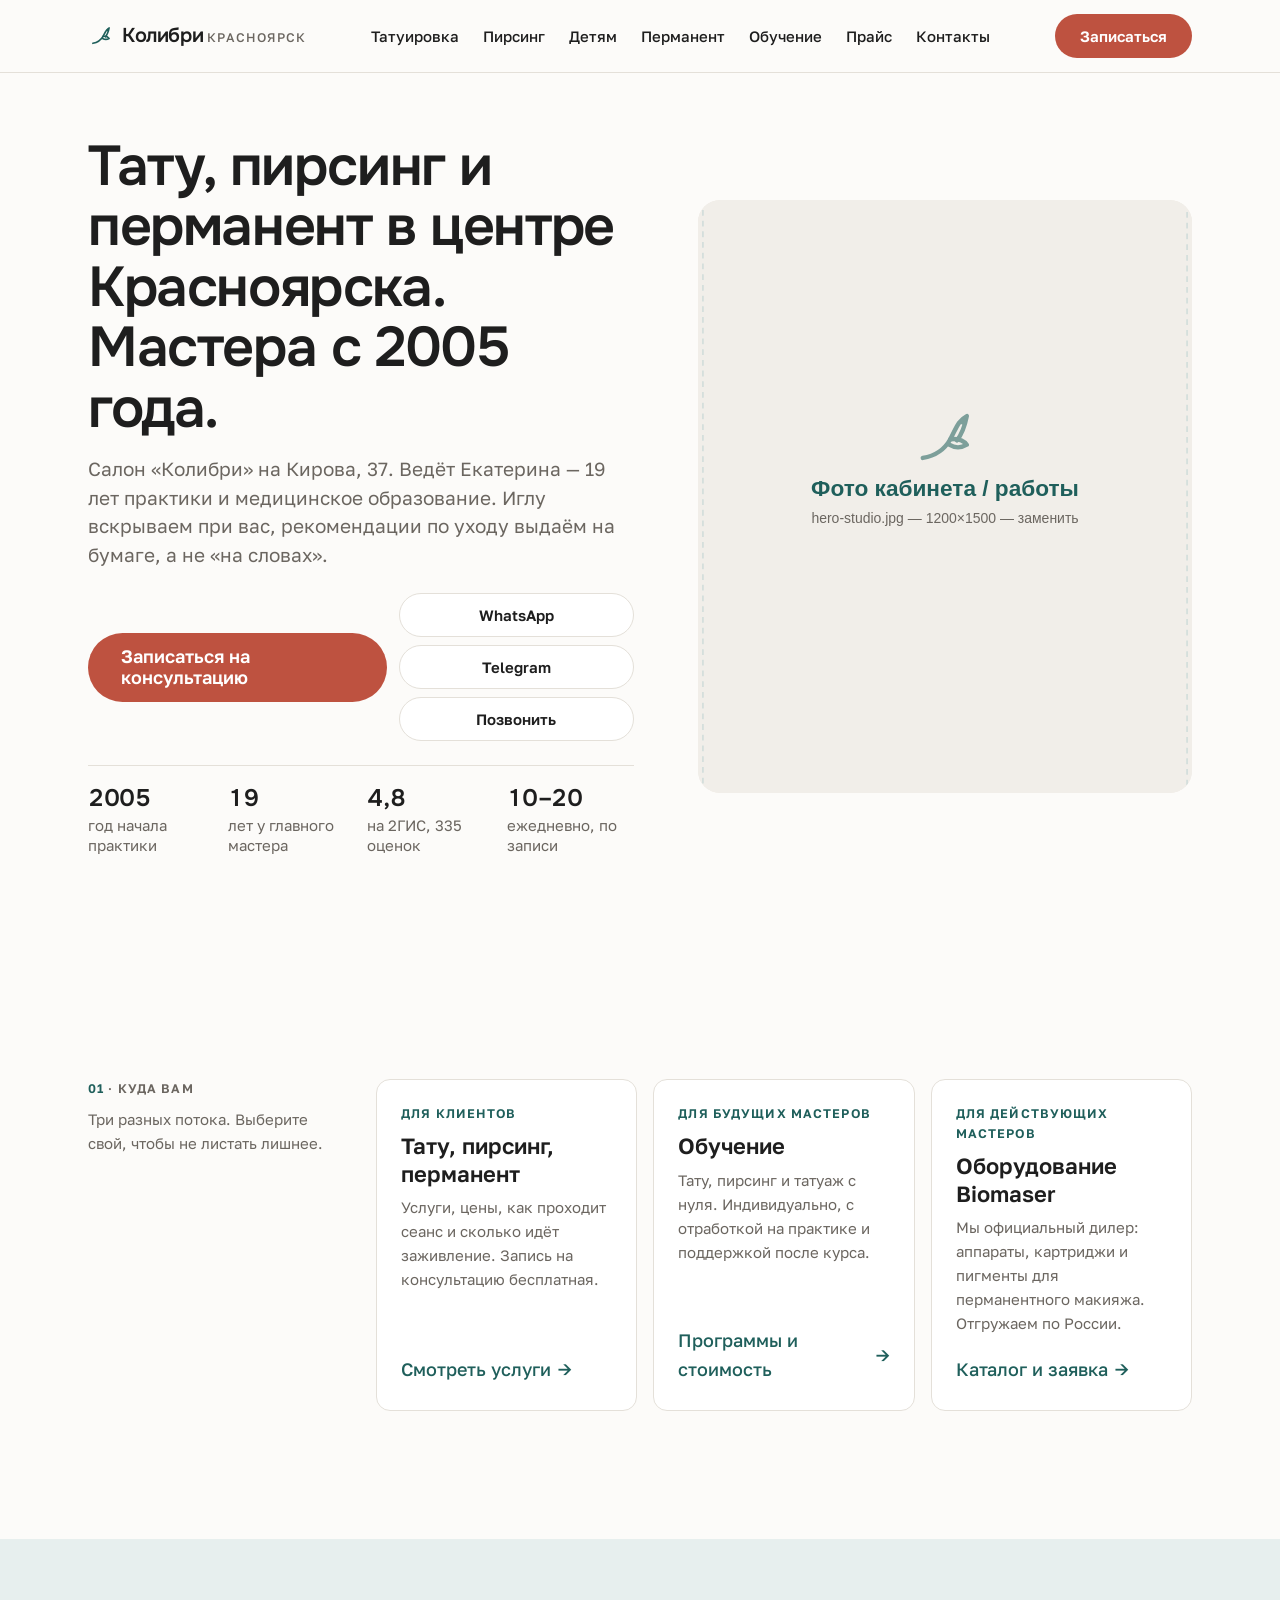
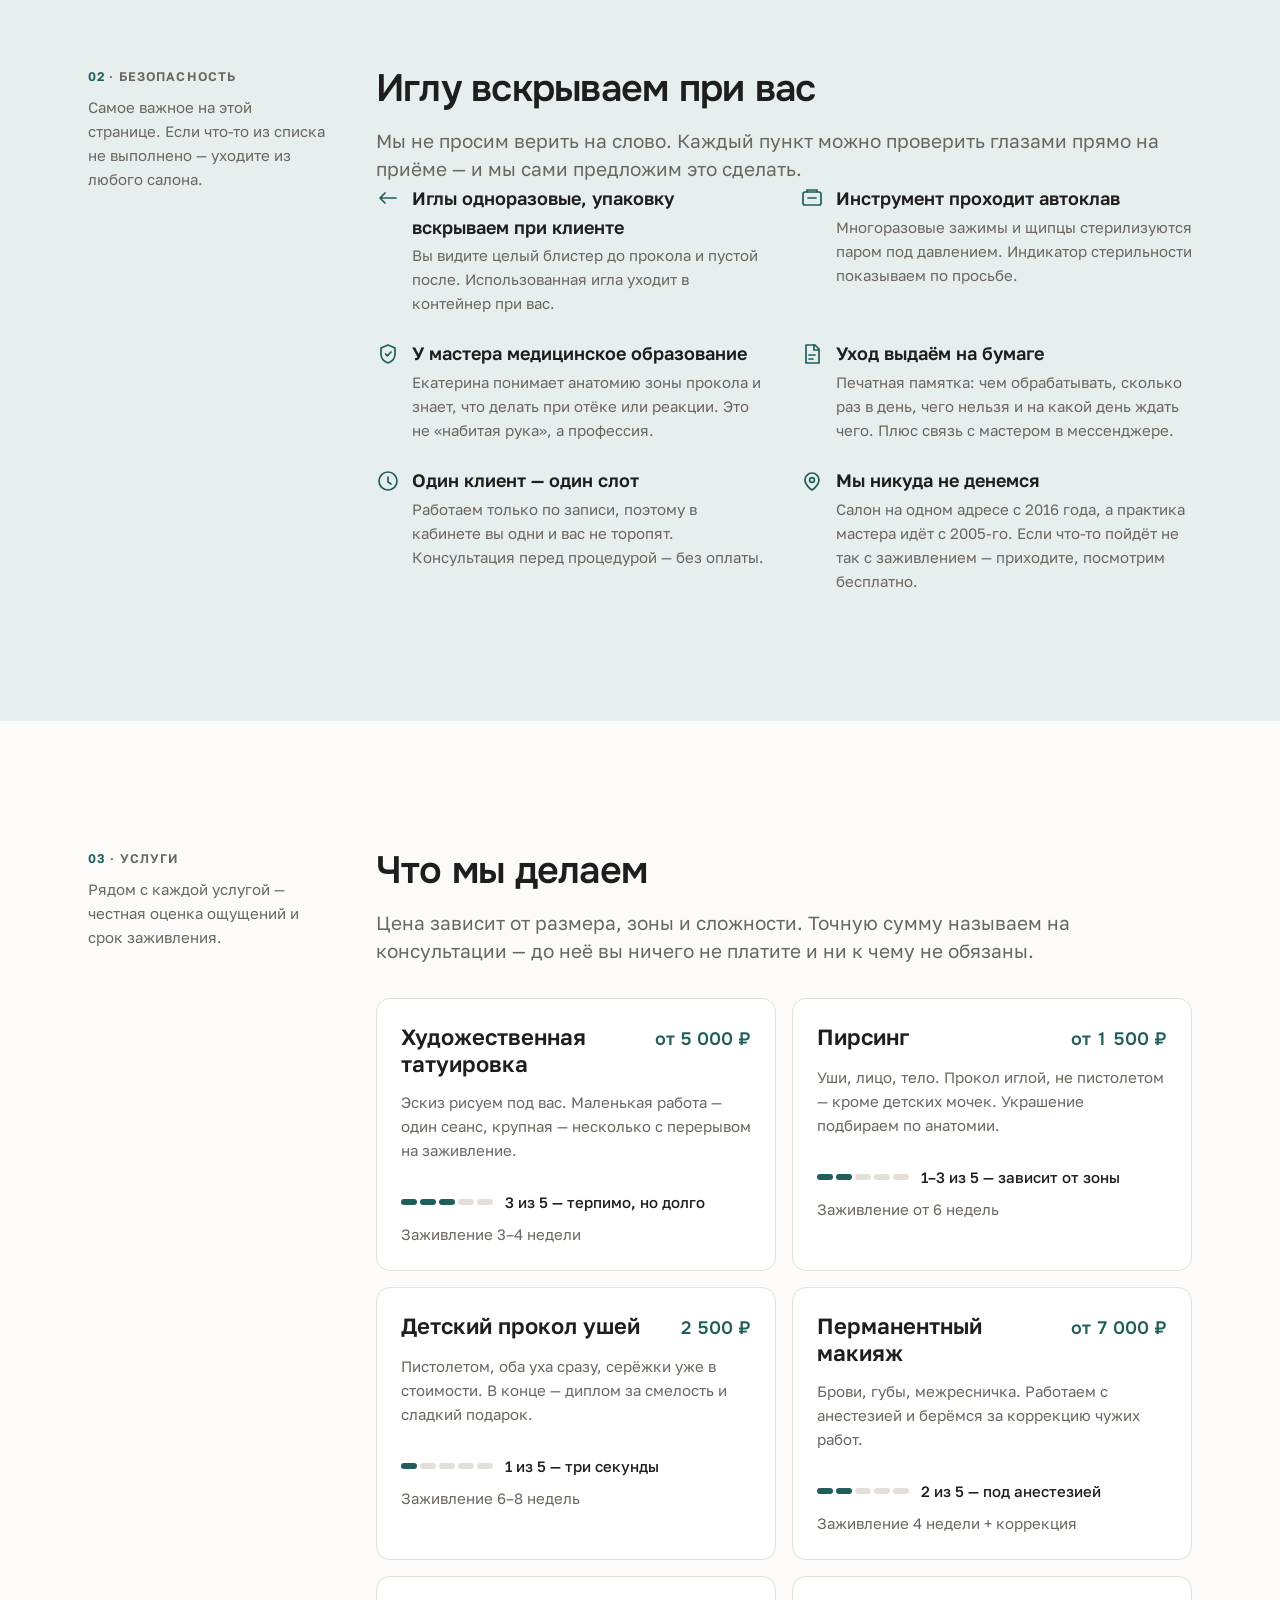
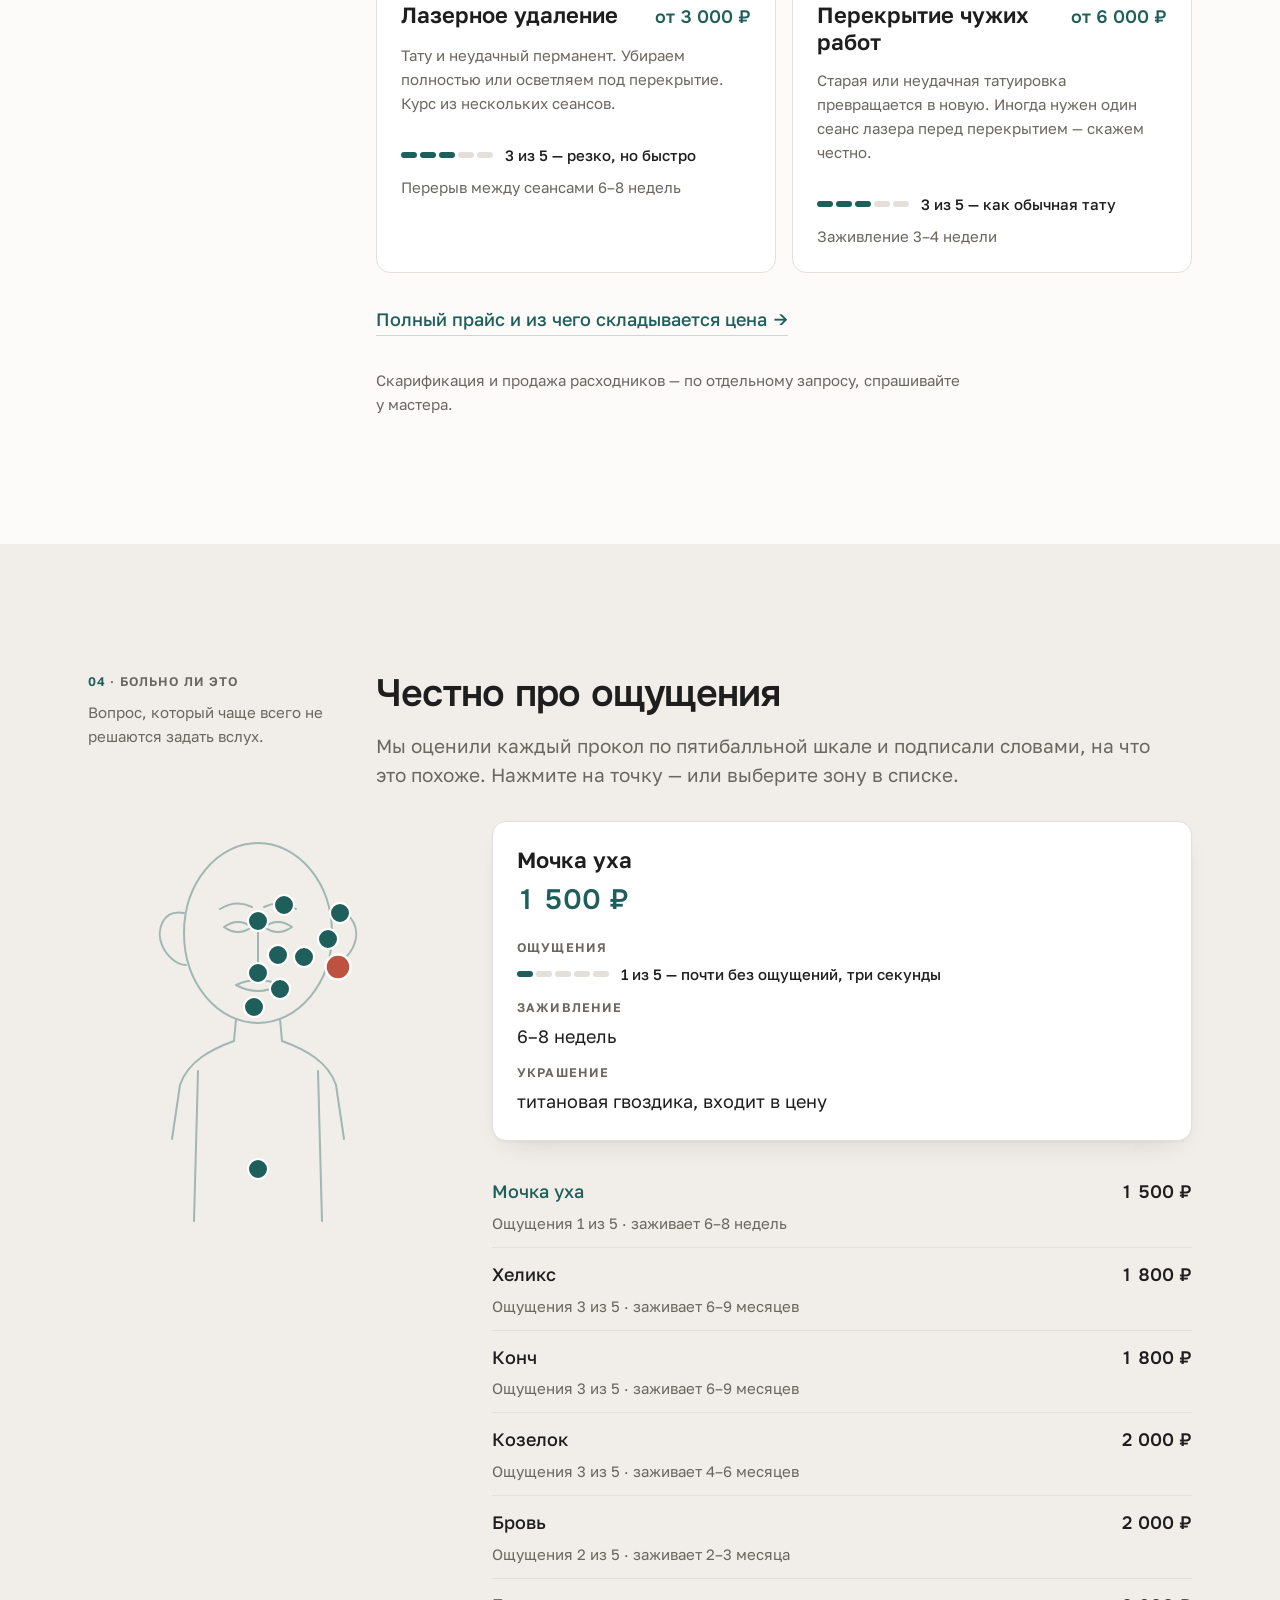
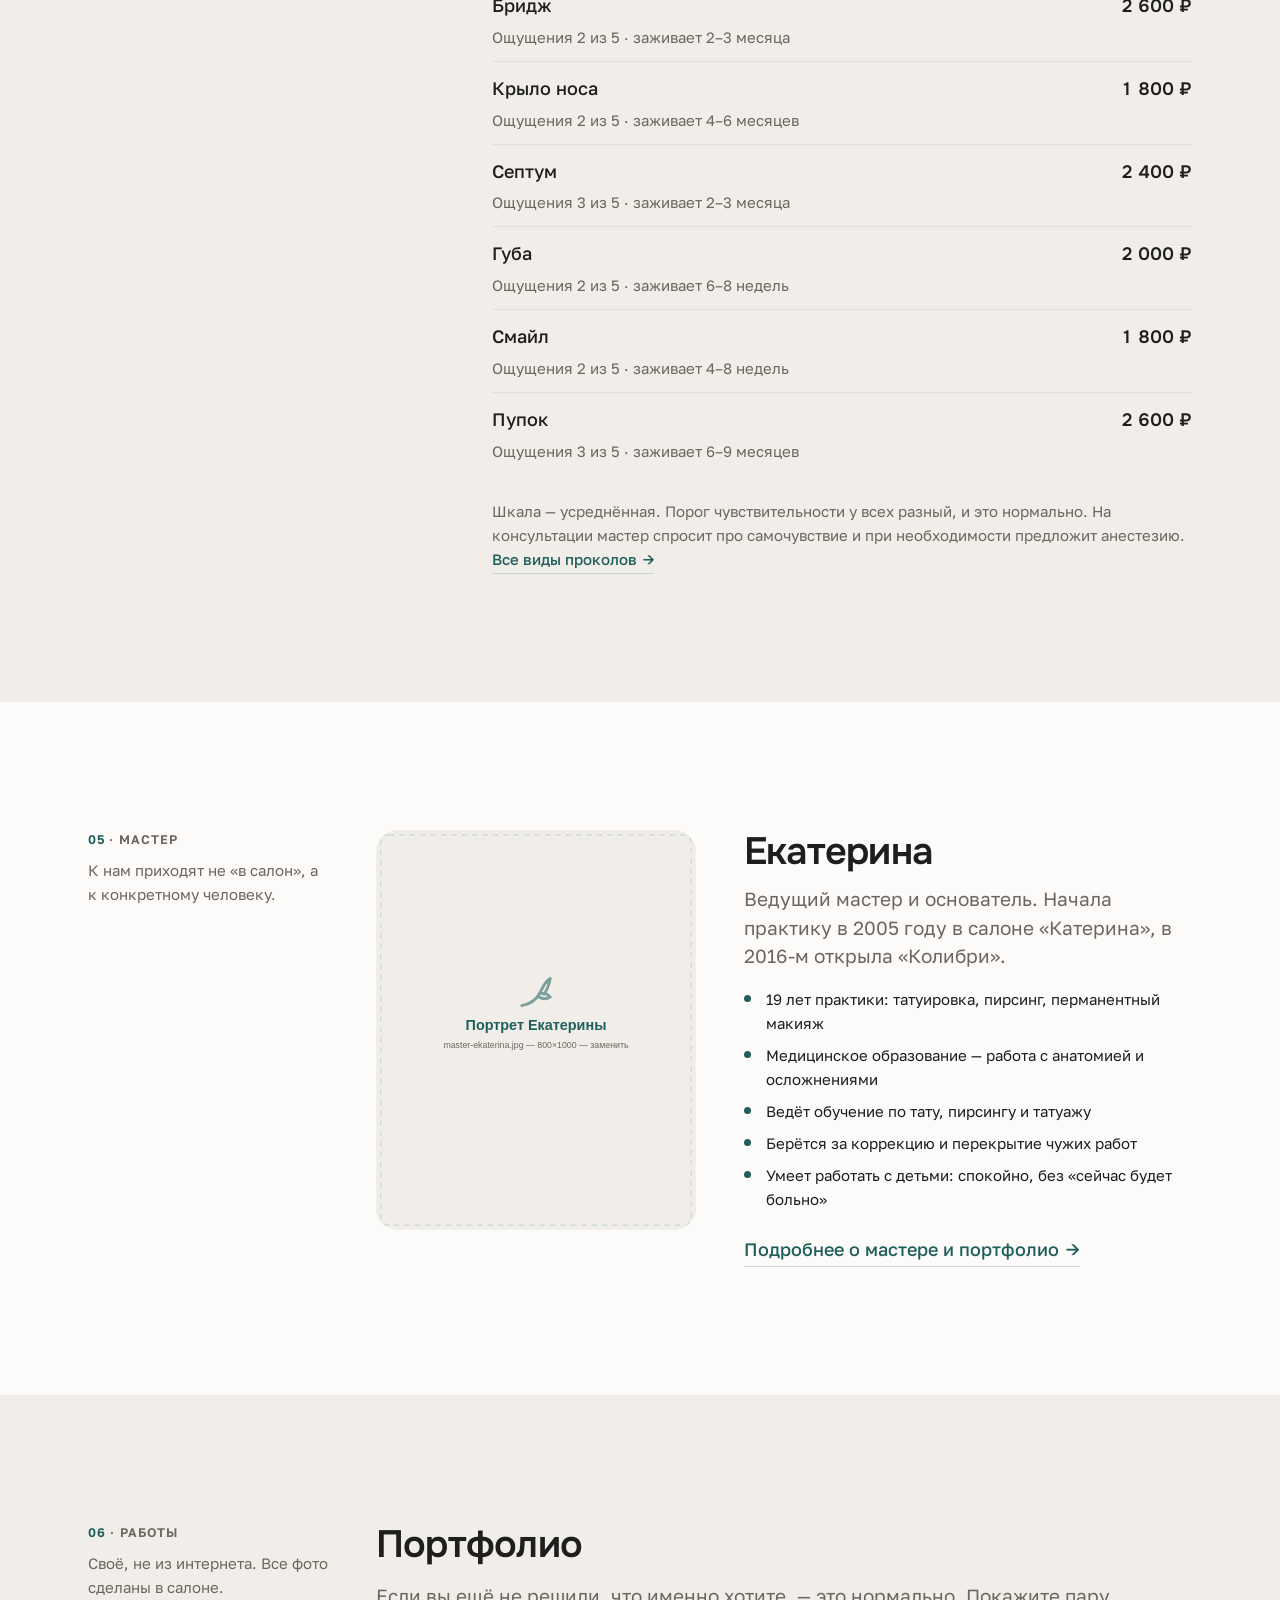
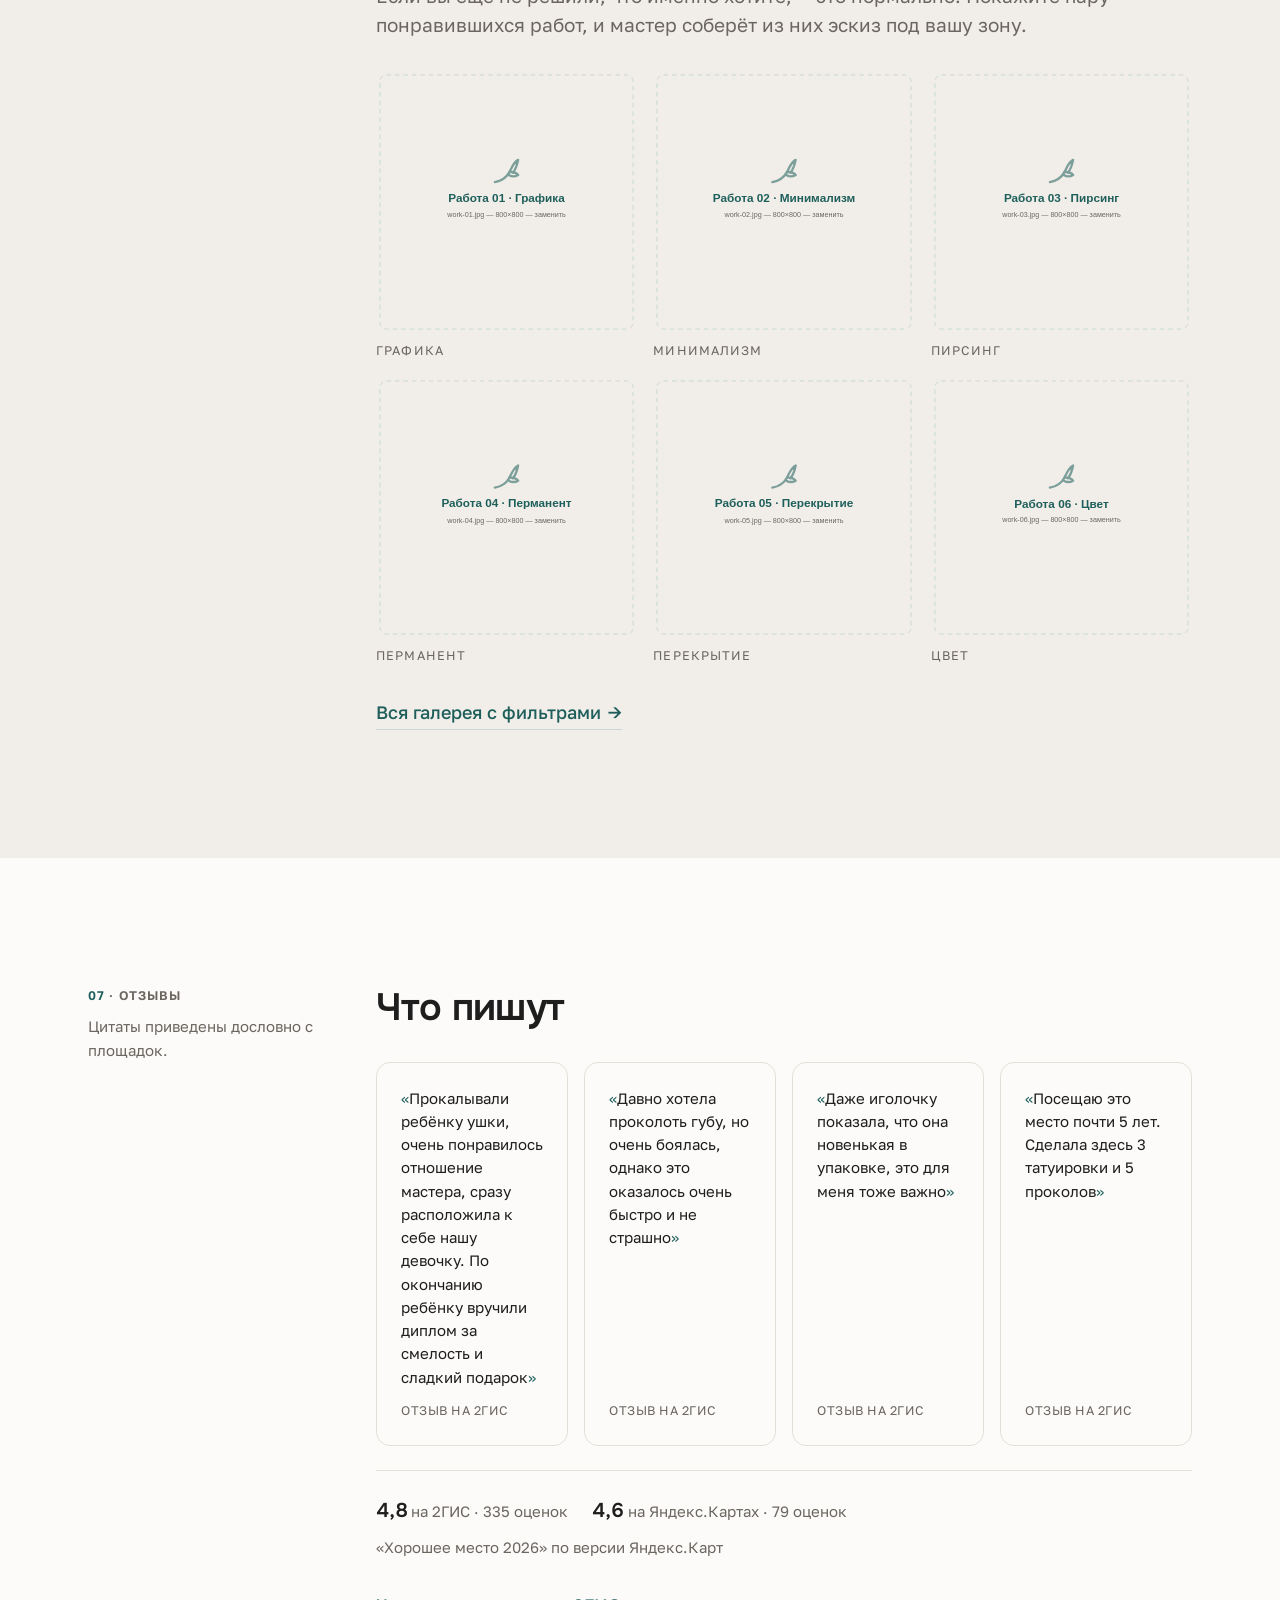
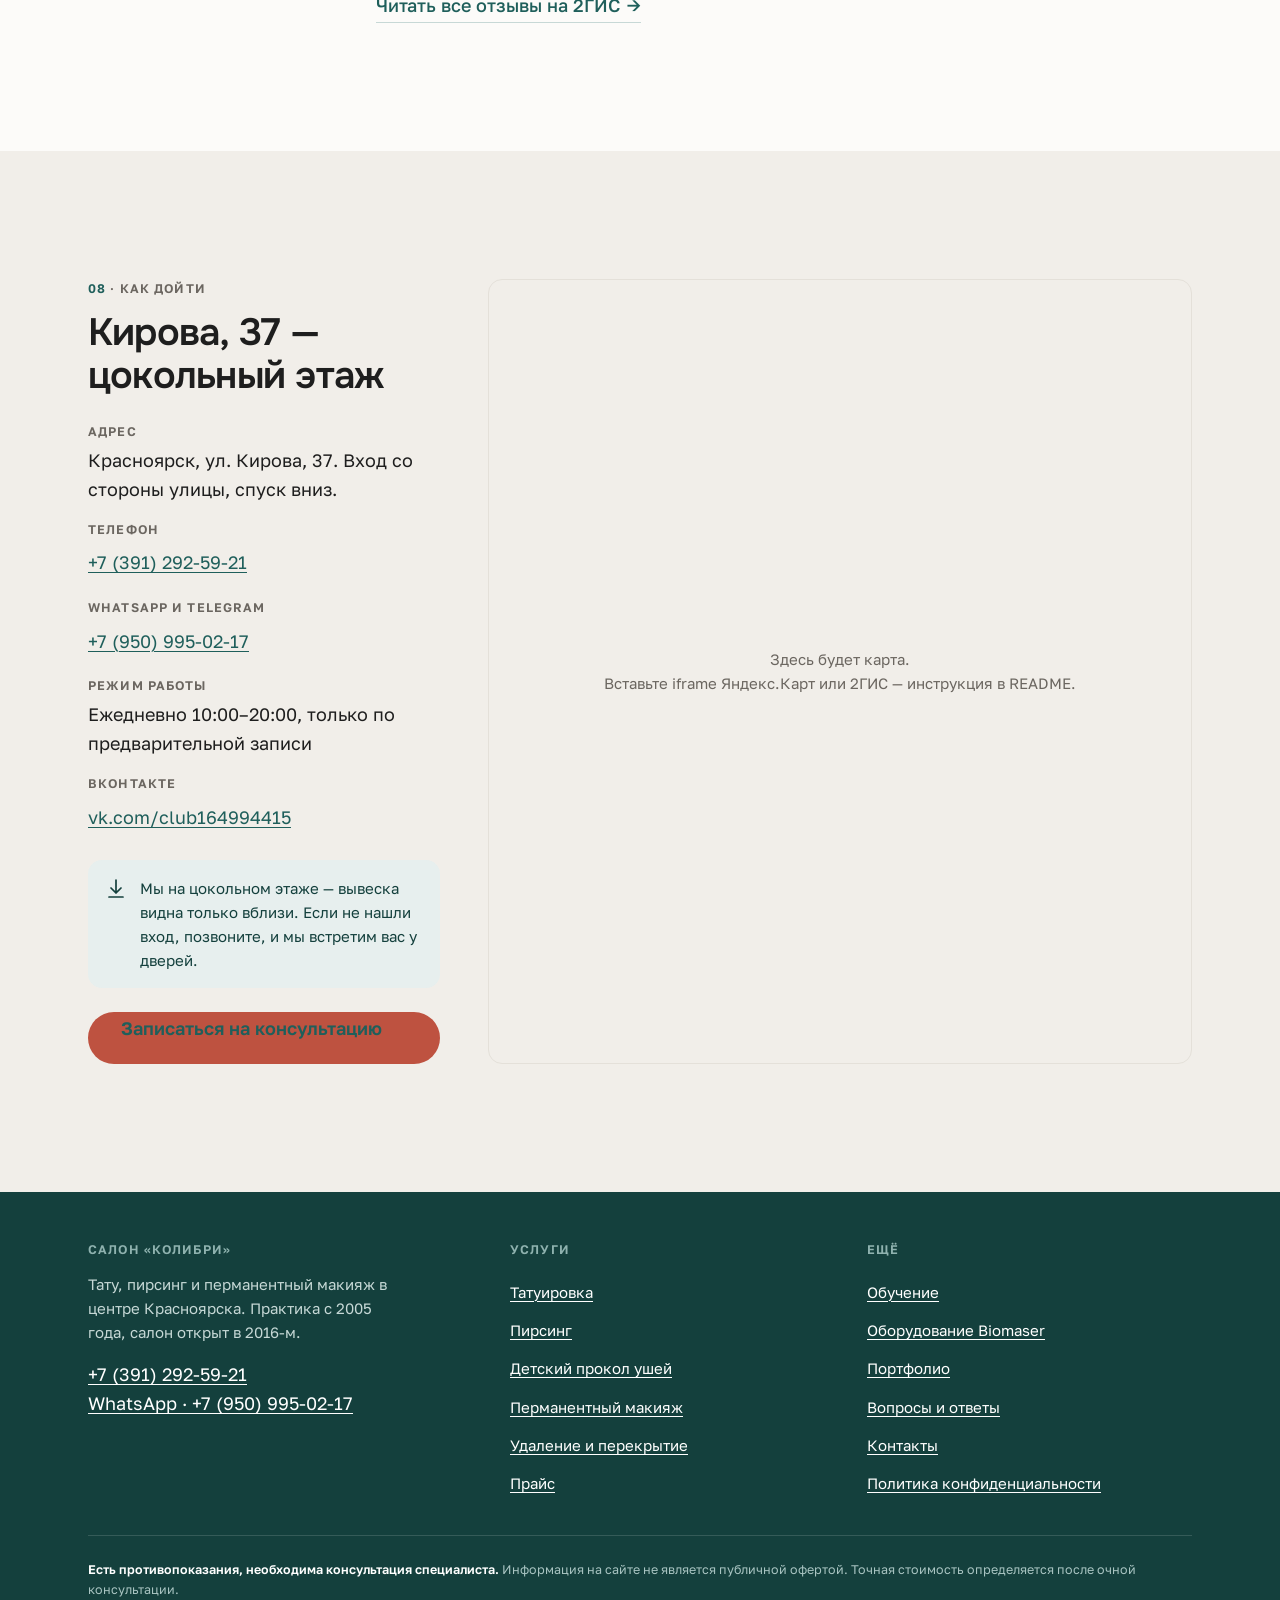
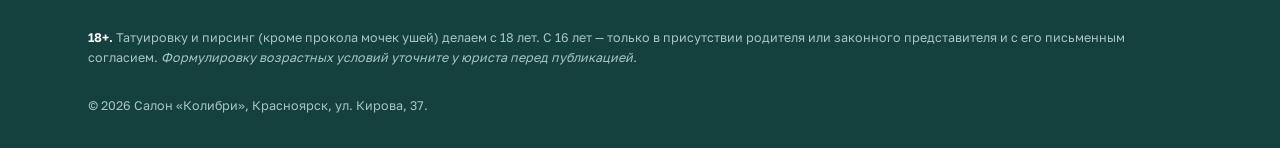
==== index.html @ e07b7a38 "Главная страница сайта салона «Колибри» Дизайн-система: 6 цветовых токенов (тёплый белый, петролевый" ====
<!doctype html>
<html lang="ru">
<head>
<meta charset="utf-8">
<meta name="viewport" content="width=device-width, initial-scale=1">

<title>Колибри — тату, пирсинг и перманент в центре Красноярска | Кирова, 37</title>
<meta name="description" content="Тату-салон и пирсинг в центре Красноярска, ул. Кирова, 37. Мастер Екатерина: 19 лет практики, медицинское образование. Иглу вскрываем при вас. Прокол ушей ребёнку, перманентный макияж, удаление и перекрытие тату. Запись: +7 (391) 292-59-21.">
<link rel="canonical" href="https://kolibri-tattoo.ru/">

<meta property="og:type" content="website">
<meta property="og:site_name" content="Салон «Колибри»">
<meta property="og:locale" content="ru_RU">
<meta property="og:title" content="Колибри — тату, пирсинг и перманент в центре Красноярска">
<meta property="og:description" content="Мастера с 2005 года. Иглу вскрываем при вас, уход выдаём на бумаге. Кирова, 37 — цокольный этаж.">
<meta property="og:url" content="https://kolibri-tattoo.ru/">
<!-- ЗАМЕНИТЬ: реальная обложка 1200×630 px, jpg -->
<meta property="og:image" content="https://kolibri-tattoo.ru/assets/img/og-cover.jpg">
<meta name="twitter:card" content="summary_large_image">
<meta name="theme-color" content="#FCFBF9">

<link rel="icon" href="assets/img/favicon.svg" type="image/svg+xml">

<link rel="preconnect" href="https://fonts.googleapis.com">
<link rel="preconnect" href="https://fonts.gstatic.com" crossorigin>
<link href="https://fonts.googleapis.com/css2?family=Onest:wght@500;600&family=Golos+Text:wght@400;500;600&display=swap" rel="stylesheet">

<link rel="stylesheet" href="assets/css/tokens.css">
<link rel="stylesheet" href="assets/css/site.css">

<script type="application/ld+json">
{
  "@context": "https://schema.org",
  "@type": "TattooParlor",
  "name": "Салон «Колибри»",
  "description": "Тату, пирсинг, перманентный макияж, лазерное удаление, обучение. Работаем с 2005 года.",
  "url": "https://kolibri-tattoo.ru/",
  "telephone": "+73912925921",
  "priceRange": "₽₽",
  "image": "https://kolibri-tattoo.ru/assets/img/og-cover.jpg",
  "address": {
    "@type": "PostalAddress",
    "streetAddress": "ул. Кирова, 37, цокольный этаж",
    "addressLocality": "Красноярск",
    "addressRegion": "Красноярский край",
    "addressCountry": "RU"
  },
  "openingHoursSpecification": [{
    "@type": "OpeningHoursSpecification",
    "dayOfWeek": ["Monday","Tuesday","Wednesday","Thursday","Friday","Saturday","Sunday"],
    "opens": "10:00",
    "closes": "20:00"
  }],
  "aggregateRating": {
    "@type": "AggregateRating",
    "ratingValue": "4.8",
    "reviewCount": "305",
    "ratingCount": "335",
    "bestRating": "5"
  },
  "sameAs": ["https://vk.com/club164994415"],
  "founder": { "@type": "Person", "name": "Екатерина" }
}
</script>
</head>

<body>

<a class="skip-link" href="#main">Перейти к содержанию</a>

<!-- ====================== ШАПКА ====================== -->
<header class="site-header">
  <div class="container site-header__inner">

    <a class="brand" href="/" aria-label="Салон Колибри, главная страница">
      <svg class="brand__mark" viewBox="0 0 32 32" fill="none" aria-hidden="true">
        <path d="M6 25c6-1 10-4 12.5-8.5S22 8 26 6c-1 5-2 8-4.5 11" stroke="currentColor" stroke-width="2" stroke-linecap="round" stroke-linejoin="round"/>
        <path d="M18.5 16.5c3.5-.5 6 .5 7.5 2.5-2.5 1.5-5.5 1.5-8 0" stroke="currentColor" stroke-width="2" stroke-linecap="round" stroke-linejoin="round"/>
        <circle cx="24.5" cy="8.5" r="1.5" fill="currentColor"/>
      </svg>
      <span>Колибри<span class="brand__city"> Красноярск</span></span>
    </a>

    <button class="nav-toggle" type="button" aria-expanded="false" aria-controls="nav">
      <svg width="18" height="12" viewBox="0 0 18 12" fill="none" aria-hidden="true">
        <path d="M0 1h18M0 6h18M0 11h18" stroke="currentColor" stroke-width="1.6"/>
      </svg>
      Меню
    </button>

    <nav class="nav" id="nav" aria-label="Основная навигация">
      <ul class="nav__list">
        <li><a href="tattoo.html">Татуировка</a></li>
        <li><a href="piercing.html">Пирсинг</a></li>
        <li><a href="deti.html">Детям</a></li>
        <li><a href="permanent.html">Перманент</a></li>
        <li><a href="obuchenie.html">Обучение</a></li>
        <li><a href="price.html">Прайс</a></li>
        <li><a href="contacts.html">Контакты</a></li>
      </ul>
      <div class="nav__extra">
        <a class="btn btn--primary btn--block" href="https://wa.me/79509950217">Записаться на консультацию</a>
        <a class="btn btn--ghost btn--block" href="tel:+73912925921">+7 (391) 292-59-21</a>
      </div>
    </nav>

    <a class="btn btn--primary btn--sm header__cta" href="https://wa.me/79509950217">Записаться</a>
  </div>
</header>

<main id="main">

<!-- ====================== 1. ПЕРВЫЙ ЭКРАН ====================== -->
<section class="hero">
  <div class="container hero__grid">

    <div>
      <h1 class="reveal">Тату, пирсинг и перманент в центре Красноярска. Мастера с 2005 года.</h1>

      <p class="lead reveal" data-delay="1">
        Салон «Колибри» на Кирова, 37. Ведёт Екатерина — 19 лет практики
        и медицинское образование. Иглу вскрываем при вас, рекомендации
        по уходу выдаём на бумаге, а не «на словах».
      </p>

      <div class="hero__actions reveal" data-delay="2">
        <a class="btn btn--primary" href="https://wa.me/79509950217">Записаться на консультацию</a>
        <div class="hero__messengers">
          <a class="btn btn--ghost btn--sm" href="https://wa.me/79509950217">WhatsApp</a>
          <a class="btn btn--ghost btn--sm" href="https://t.me/+79509950217">Telegram</a>
          <a class="btn btn--ghost btn--sm" href="tel:+73912925921">Позвонить</a>
        </div>
      </div>

      <ul class="hero__facts reveal" data-delay="3">
        <li><b class="num">2005</b>год начала практики</li>
        <li><b class="num">19</b>лет у главного мастера</li>
        <li><b class="num">4,8</b>на 2ГИС, 335 оценок</li>
        <li><b class="num">10–20</b>ежедневно, по записи</li>
      </ul>
    </div>

    <div class="hero__media reveal">
      <!-- ЗАМЕНИТЬ: реальное фото кабинета или работы, 1200×1500.
           После замены раскомментируйте строку <source> и положите рядом .webp
      <picture>
        <source srcset="assets/img/hero-studio.webp" type="image/webp">
        <img src="assets/img/hero-studio.jpg" ...>
      </picture> -->
      <img src="assets/img/hero-studio.svg"
           alt="Рабочее место мастера в салоне «Колибри»: кушетка, стерильный столик с раскрытым набором инструментов"
           width="1200" height="1500" fetchpriority="high">
    </div>

  </div>
</section>

<!-- ====================== 2. ТРИ ВХОДА ====================== -->
<section class="section" aria-labelledby="doors-h">
  <div class="container layout">

    <div class="layout__aside reveal">
      <span class="eyebrow"><b>01</b> · Куда вам</span>
      <p>Три разных потока. Выберите свой, чтобы не листать лишнее.</p>
    </div>

    <div>
      <h2 id="doors-h" class="visually-hidden">Разделы сайта</h2>
      <div class="doors">

        <a class="door reveal" href="price.html">
          <span class="door__num">Для клиентов</span>
          <h3>Тату, пирсинг, перманент</h3>
          <p>Услуги, цены, как проходит сеанс и сколько идёт заживление. Запись на консультацию бесплатная.</p>
          <span class="link-arrow">Смотреть услуги</span>
        </a>

        <a class="door reveal" data-delay="1" href="obuchenie.html">
          <span class="door__num">Для будущих мастеров</span>
          <h3>Обучение</h3>
          <p>Тату, пирсинг и татуаж с нуля. Индивидуально, с отработкой на практике и поддержкой после курса.</p>
          <span class="link-arrow">Программы и стоимость</span>
        </a>

        <a class="door reveal" data-delay="2" href="biomaser.html">
          <span class="door__num">Для действующих мастеров</span>
          <h3>Оборудование Biomaser</h3>
          <p>Мы официальный дилер: аппараты, картриджи и пигменты для перманентного макияжа. Отгружаем по России.</p>
          <span class="link-arrow">Каталог и заявка</span>
        </a>

      </div>
    </div>
  </div>
</section>

<!-- ====================== 3. БЕЗОПАСНОСТЬ ====================== -->
<section class="section section--wash" aria-labelledby="safety-h">
  <div class="container layout">

    <div class="layout__aside reveal">
      <span class="eyebrow"><b>02</b> · Безопасность</span>
      <p>Самое важное на этой странице. Если что-то из списка не выполнено — уходите из любого салона.</p>
    </div>

    <div class="stack-lg">
      <div class="reveal">
        <h2 id="safety-h">Иглу вскрываем при вас</h2>
        <p class="lead" style="margin-top:var(--s-4)">
          Мы не просим верить на слово. Каждый пункт можно проверить глазами прямо на приёме —
          и мы сами предложим это сделать.
        </p>
      </div>

      <ul class="safety-list reveal" data-delay="1">
        <li>
          <svg viewBox="0 0 24 24" fill="none" aria-hidden="true"><path d="M4 12h16M9 7l-5 5 5 5" stroke="currentColor" stroke-width="1.7" stroke-linecap="round" stroke-linejoin="round"/></svg>
          <div>
            <b>Иглы одноразовые, упаковку вскрываем при клиенте</b>
            <p>Вы видите целый блистер до прокола и пустой после. Использованная игла уходит в контейнер при вас.</p>
          </div>
        </li>
        <li>
          <svg viewBox="0 0 24 24" fill="none" aria-hidden="true"><rect x="3" y="6" width="18" height="13" rx="2" stroke="currentColor" stroke-width="1.7"/><path d="M7 6V4h10v2M8 12h8" stroke="currentColor" stroke-width="1.7" stroke-linecap="round"/></svg>
          <div>
            <b>Инструмент проходит автоклав</b>
            <p>Многоразовые зажимы и щипцы стерилизуются паром под давлением. Индикатор стерильности показываем по просьбе.</p>
          </div>
        </li>
        <li>
          <svg viewBox="0 0 24 24" fill="none" aria-hidden="true"><path d="M12 3l7 3v6c0 4.4-3 7.6-7 9-4-1.4-7-4.6-7-9V6l7-3z" stroke="currentColor" stroke-width="1.7" stroke-linejoin="round"/><path d="M9.5 12l1.8 1.8L15 10" stroke="currentColor" stroke-width="1.7" stroke-linecap="round" stroke-linejoin="round"/></svg>
          <div>
            <b>У мастера медицинское образование</b>
            <p>Екатерина понимает анатомию зоны прокола и знает, что делать при отёке или реакции. Это не «набитая рука», а профессия.</p>
          </div>
        </li>
        <li>
          <svg viewBox="0 0 24 24" fill="none" aria-hidden="true"><path d="M6 3h9l4 4v14H6z" stroke="currentColor" stroke-width="1.7" stroke-linejoin="round"/><path d="M14 3v5h5M9 13h6M9 17h4" stroke="currentColor" stroke-width="1.7" stroke-linecap="round"/></svg>
          <div>
            <b>Уход выдаём на бумаге</b>
            <p>Печатная памятка: чем обрабатывать, сколько раз в день, чего нельзя и на какой день ждать чего. Плюс связь с мастером в мессенджере.</p>
          </div>
        </li>
        <li>
          <svg viewBox="0 0 24 24" fill="none" aria-hidden="true"><circle cx="12" cy="12" r="9" stroke="currentColor" stroke-width="1.7"/><path d="M12 8v5l3 2" stroke="currentColor" stroke-width="1.7" stroke-linecap="round" stroke-linejoin="round"/></svg>
          <div>
            <b>Один клиент — один слот</b>
            <p>Работаем только по записи, поэтому в кабинете вы одни и вас не торопят. Консультация перед процедурой — без оплаты.</p>
          </div>
        </li>
        <li>
          <svg viewBox="0 0 24 24" fill="none" aria-hidden="true"><path d="M12 21s-7-4.4-7-10a7 7 0 1114 0c0 5.6-7 10-7 10z" stroke="currentColor" stroke-width="1.7" stroke-linejoin="round"/><circle cx="12" cy="11" r="2.4" stroke="currentColor" stroke-width="1.7"/></svg>
          <div>
            <b>Мы никуда не денемся</b>
            <p>Салон на одном адресе с 2016 года, а практика мастера идёт с 2005-го. Если что-то пойдёт не так с заживлением — приходите, посмотрим бесплатно.</p>
          </div>
        </li>
      </ul>
    </div>
  </div>
</section>

<!-- ====================== 4. УСЛУГИ ====================== -->
<section class="section" aria-labelledby="services-h">
  <div class="container layout">

    <div class="layout__aside reveal">
      <span class="eyebrow"><b>03</b> · Услуги</span>
      <p>Рядом с каждой услугой — честная оценка ощущений и срок заживления.</p>
    </div>

    <div class="stack-lg">
      <div class="reveal">
        <h2 id="services-h">Что мы делаем</h2>
        <p class="lead measure" style="margin-top:var(--s-4)">
          Цена зависит от размера, зоны и сложности. Точную сумму называем на консультации —
          до неё вы ничего не платите и ни к чему не обязаны.
        </p>
      </div>

      <!-- ПРОВЕРИТЬ ЦЕНЫ: подтверждены только 1500 (мочка) и 2500 (детский прокол).
           Остальные значения — ориентир, замените на актуальные. -->
      <div class="grid-cards reveal" data-delay="1">

        <a class="card card--link" href="tattoo.html">
          <div class="card__title"><h3>Художественная татуировка</h3><span class="card__price">от 5 000 ₽</span></div>
          <p class="card__note">Эскиз рисуем под вас. Маленькая работа — один сеанс, крупная — несколько с перерывом на заживление.</p>
          <span class="scale">
            <span class="scale__bars"><span class="scale__bar" data-on></span><span class="scale__bar" data-on></span><span class="scale__bar" data-on></span><span class="scale__bar"></span><span class="scale__bar"></span></span>
            <span class="scale__word">3 из 5 — терпимо, но долго</span>
            <span class="scale__heal">Заживление 3–4 недели</span>
          </span>
        </a>

        <a class="card card--link" href="piercing.html">
          <div class="card__title"><h3>Пирсинг</h3><span class="card__price">от 1 500 ₽</span></div>
          <p class="card__note">Уши, лицо, тело. Прокол иглой, не пистолетом — кроме детских мочек. Украшение подбираем по анатомии.</p>
          <span class="scale">
            <span class="scale__bars"><span class="scale__bar" data-on></span><span class="scale__bar" data-on></span><span class="scale__bar"></span><span class="scale__bar"></span><span class="scale__bar"></span></span>
            <span class="scale__word">1–3 из 5 — зависит от зоны</span>
            <span class="scale__heal">Заживление от 6 недель</span>
          </span>
        </a>

        <a class="card card--link" href="deti.html">
          <div class="card__title"><h3>Детский прокол ушей</h3><span class="card__price">2 500 ₽</span></div>
          <p class="card__note">Пистолетом, оба уха сразу, серёжки уже в стоимости. В конце — диплом за смелость и сладкий подарок.</p>
          <span class="scale">
            <span class="scale__bars"><span class="scale__bar" data-on></span><span class="scale__bar"></span><span class="scale__bar"></span><span class="scale__bar"></span><span class="scale__bar"></span></span>
            <span class="scale__word">1 из 5 — три секунды</span>
            <span class="scale__heal">Заживление 6–8 недель</span>
          </span>
        </a>

        <a class="card card--link" href="permanent.html">
          <div class="card__title"><h3>Перманентный макияж</h3><span class="card__price">от 7 000 ₽</span></div>
          <p class="card__note">Брови, губы, межресничка. Работаем с анестезией и берёмся за коррекцию чужих работ.</p>
          <span class="scale">
            <span class="scale__bars"><span class="scale__bar" data-on></span><span class="scale__bar" data-on></span><span class="scale__bar"></span><span class="scale__bar"></span><span class="scale__bar"></span></span>
            <span class="scale__word">2 из 5 — под анестезией</span>
            <span class="scale__heal">Заживление 4 недели + коррекция</span>
          </span>
        </a>

        <a class="card card--link" href="udalenie.html">
          <div class="card__title"><h3>Лазерное удаление</h3><span class="card__price">от 3 000 ₽</span></div>
          <p class="card__note">Тату и неудачный перманент. Убираем полностью или осветляем под перекрытие. Курс из нескольких сеансов.</p>
          <span class="scale">
            <span class="scale__bars"><span class="scale__bar" data-on></span><span class="scale__bar" data-on></span><span class="scale__bar" data-on></span><span class="scale__bar"></span><span class="scale__bar"></span></span>
            <span class="scale__word">3 из 5 — резко, но быстро</span>
            <span class="scale__heal">Перерыв между сеансами 6–8 недель</span>
          </span>
        </a>

        <a class="card card--link" href="udalenie.html#cover">
          <div class="card__title"><h3>Перекрытие чужих работ</h3><span class="card__price">от 6 000 ₽</span></div>
          <p class="card__note">Старая или неудачная татуировка превращается в новую. Иногда нужен один сеанс лазера перед перекрытием — скажем честно.</p>
          <span class="scale">
            <span class="scale__bars"><span class="scale__bar" data-on></span><span class="scale__bar" data-on></span><span class="scale__bar" data-on></span><span class="scale__bar"></span><span class="scale__bar"></span></span>
            <span class="scale__word">3 из 5 — как обычная тату</span>
            <span class="scale__heal">Заживление 3–4 недели</span>
          </span>
        </a>

      </div>

      <p class="reveal"><a class="link-arrow" href="price.html">Полный прайс и из чего складывается цена</a></p>

      <p class="card__note reveal" style="max-width:var(--measure)">
        Скарификация и продажа расходников — по отдельному запросу, спрашивайте у мастера.
      </p>
    </div>
  </div>
</section>

<!-- ====================== 5. КАРТА ОЩУЩЕНИЙ · сигнатурная секция ========= -->
<section class="section section--soft" aria-labelledby="pain-h" data-painmap>
  <div class="container">

    <div class="layout" style="margin-bottom:var(--s-6)">
      <div class="layout__aside reveal">
        <span class="eyebrow"><b>04</b> · Больно ли это</span>
        <p>Вопрос, который чаще всего не решаются задать вслух.</p>
      </div>
      <div class="reveal">
        <h2 id="pain-h">Честно про ощущения</h2>
        <p class="lead measure" style="margin-top:var(--s-4)">
          Мы оценили каждый прокол по пятибалльной шкале и подписали словами, на что это похоже.
          Нажмите на точку — или выберите зону в списке.
        </p>
      </div>
    </div>

    <div class="painmap">

      <div class="painmap__figwrap reveal">
        <svg class="painmap__fig" viewBox="0 0 340 470" fill="none" role="img"
             aria-label="Схема тела с отмеченными зонами проколов. Тот же перечень зон доступен списком ниже.">
          <g stroke="currentColor" stroke-width="2" stroke-linecap="round" stroke-linejoin="round" opacity=".38">
            <ellipse cx="170" cy="112" rx="74" ry="90"/>
            <path d="M244 92c22-4 28 18 22 32-4 10-14 20-24 20"/>
            <path d="M96 92c-22-4-28 18-22 32 4 10 14 20 24 20"/>
            <path d="M132 88q16-10 32-2M176 86q16-8 32 2"/>
            <path d="M136 106q14-10 28 0-14 10-28 0M176 106q14-10 28 0-14 10-28 0"/>
            <path d="M170 104v38q0 8 10 8"/>
            <path d="M148 164q22-10 44 0-22 12-44 0"/>
            <path d="M148 198l-2 22M192 198l2 22"/>
            <path d="M146 220c-22 8-46 20-54 44l-8 54M194 220c22 8 46 20 54 44l8 54"/>
            <path d="M110 250l-4 150M230 250l4 150"/>
          </g>
        </svg>

        <button class="hotspot" type="button" style="left:74.1%;top:19.6%" data-zone="helix" aria-pressed="false"
          data-name="Хеликс" data-price="1 800 ₽" data-level="3" data-feel="резко, но одна секунда"
          data-heal="6–9 месяцев" data-jewel="титановый лабрет или кольцо">
          <span>Хеликс</span></button>

        <button class="hotspot" type="button" style="left:70.6%;top:25.1%" data-zone="conch" aria-pressed="false"
          data-name="Конч" data-price="1 800 ₽" data-level="3" data-feel="давление и хруст хряща"
          data-heal="6–9 месяцев" data-jewel="лабрет с плоской основой">
          <span>Конч</span></button>

        <button class="hotspot" type="button" style="left:63.5%;top:28.9%" data-zone="tragus" aria-pressed="false"
          data-name="Козелок" data-price="2 000 ₽" data-level="3" data-feel="глухой щелчок внутри уха"
          data-heal="4–6 месяцев" data-jewel="небольшой лабрет">
          <span>Козелок</span></button>

        <button class="hotspot" type="button" style="left:73.5%;top:31.1%" data-zone="lobe" aria-pressed="false"
          data-name="Мочка уха" data-price="1 500 ₽" data-level="1" data-feel="почти без ощущений, три секунды"
          data-heal="6–8 недель" data-jewel="титановая гвоздика, входит в цену">
          <span>Мочка уха</span></button>

        <button class="hotspot" type="button" style="left:57.6%;top:17.9%" data-zone="brow" aria-pressed="false"
          data-name="Бровь" data-price="2 000 ₽" data-level="2" data-feel="как щипок пинцетом"
          data-heal="2–3 месяца" data-jewel="титановый банан или микроштанга">
          <span>Бровь</span></button>

        <button class="hotspot" type="button" style="left:50%;top:21.3%" data-zone="bridge" aria-pressed="false"
          data-name="Бридж" data-price="2 600 ₽" data-level="2" data-feel="короткое давление между глаз"
          data-heal="2–3 месяца" data-jewel="прямая титановая штанга">
          <span>Бридж</span></button>

        <button class="hotspot" type="button" style="left:55.9%;top:28.5%" data-zone="nose" aria-pressed="false"
          data-name="Крыло носа" data-price="1 800 ₽" data-level="2" data-feel="глаза слезятся — это рефлекс, не боль"
          data-heal="4–6 месяцев" data-jewel="нострил или маленькое кольцо">
          <span>Крыло носа</span></button>

        <button class="hotspot" type="button" style="left:50%;top:32.3%" data-zone="septum" aria-pressed="false"
          data-name="Септум" data-price="2 400 ₽" data-level="3" data-feel="сильное давление, потом слёзы-рефлекс"
          data-heal="2–3 месяца" data-jewel="подкова или кликер">
          <span>Септум</span></button>

        <button class="hotspot" type="button" style="left:56.5%;top:35.7%" data-zone="lip" aria-pressed="false"
          data-name="Губа" data-price="2 000 ₽" data-level="2" data-feel="быстро, губа мягкая"
          data-heal="6–8 недель" data-jewel="лабрет, после спада отёка меняем на короткий">
          <span>Губа</span></button>

        <button class="hotspot" type="button" style="left:48.8%;top:39.6%" data-zone="smile" aria-pressed="false"
          data-name="Смайл" data-price="1 800 ₽" data-level="2" data-feel="почти не чувствуется, уздечка тонкая"
          data-heal="4–8 недель" data-jewel="тонкая титановая штанга">
          <span>Смайл</span></button>

        <button class="hotspot" type="button" style="left:50%;top:74%" data-zone="navel" aria-pressed="false"
          data-name="Пупок" data-price="2 600 ₽" data-level="3" data-feel="ощутимо, но одно движение"
          data-heal="6–9 месяцев" data-jewel="титановый банан">
          <span>Пупок</span></button>
      </div>

      <div class="painmap__side">

        <div class="zone-panel reveal" data-zone-panel aria-live="polite">
          <h3>Мочка уха</h3>
          <span class="zone-panel__price">1 500 ₽</span>
          <dl>
            <div><dt>Ощущения</dt><dd>
              <span class="scale"><span class="scale__bars"><span class="scale__bar" data-on></span><span class="scale__bar"></span><span class="scale__bar"></span><span class="scale__bar"></span><span class="scale__bar"></span></span>
              <span class="scale__word">1 из 5 — почти без ощущений, три секунды</span></span>
            </dd></div>
            <div><dt>Заживление</dt><dd>6–8 недель</dd></div>
            <div><dt>Украшение</dt><dd>титановая гвоздика, входит в цену</dd></div>
          </dl>
        </div>

        <ul class="zone-list reveal" data-delay="1">
          <li><button type="button" data-zone="lobe" aria-pressed="true"
              data-name="Мочка уха" data-price="1 500 ₽" data-level="1" data-feel="почти без ощущений, три секунды" data-heal="6–8 недель" data-jewel="титановая гвоздика, входит в цену">
              <span class="zone-list__name">Мочка уха</span><span class="zone-list__price">1 500 ₽</span>
              <span class="zone-list__meta card__note">Ощущения 1 из 5 · заживает 6–8 недель</span></button></li>

          <li><button type="button" data-zone="helix" aria-pressed="false"
              data-name="Хеликс" data-price="1 800 ₽" data-level="3" data-feel="резко, но одна секунда" data-heal="6–9 месяцев" data-jewel="титановый лабрет или кольцо">
              <span class="zone-list__name">Хеликс</span><span class="zone-list__price">1 800 ₽</span>
              <span class="zone-list__meta card__note">Ощущения 3 из 5 · заживает 6–9 месяцев</span></button></li>

          <li><button type="button" data-zone="conch" aria-pressed="false"
              data-name="Конч" data-price="1 800 ₽" data-level="3" data-feel="давление и хруст хряща" data-heal="6–9 месяцев" data-jewel="лабрет с плоской основой">
              <span class="zone-list__name">Конч</span><span class="zone-list__price">1 800 ₽</span>
              <span class="zone-list__meta card__note">Ощущения 3 из 5 · заживает 6–9 месяцев</span></button></li>

          <li><button type="button" data-zone="tragus" aria-pressed="false"
              data-name="Козелок" data-price="2 000 ₽" data-level="3" data-feel="глухой щелчок внутри уха" data-heal="4–6 месяцев" data-jewel="небольшой лабрет">
              <span class="zone-list__name">Козелок</span><span class="zone-list__price">2 000 ₽</span>
              <span class="zone-list__meta card__note">Ощущения 3 из 5 · заживает 4–6 месяцев</span></button></li>

          <li><button type="button" data-zone="brow" aria-pressed="false"
              data-name="Бровь" data-price="2 000 ₽" data-level="2" data-feel="как щипок пинцетом" data-heal="2–3 месяца" data-jewel="титановый банан или микроштанга">
              <span class="zone-list__name">Бровь</span><span class="zone-list__price">2 000 ₽</span>
              <span class="zone-list__meta card__note">Ощущения 2 из 5 · заживает 2–3 месяца</span></button></li>

          <li><button type="button" data-zone="bridge" aria-pressed="false"
              data-name="Бридж" data-price="2 600 ₽" data-level="2" data-feel="короткое давление между глаз" data-heal="2–3 месяца" data-jewel="прямая титановая штанга">
              <span class="zone-list__name">Бридж</span><span class="zone-list__price">2 600 ₽</span>
              <span class="zone-list__meta card__note">Ощущения 2 из 5 · заживает 2–3 месяца</span></button></li>

          <li><button type="button" data-zone="nose" aria-pressed="false"
              data-name="Крыло носа" data-price="1 800 ₽" data-level="2" data-feel="глаза слезятся — это рефлекс, не боль" data-heal="4–6 месяцев" data-jewel="нострил или маленькое кольцо">
              <span class="zone-list__name">Крыло носа</span><span class="zone-list__price">1 800 ₽</span>
              <span class="zone-list__meta card__note">Ощущения 2 из 5 · заживает 4–6 месяцев</span></button></li>

          <li><button type="button" data-zone="septum" aria-pressed="false"
              data-name="Септум" data-price="2 400 ₽" data-level="3" data-feel="сильное давление, потом слёзы-рефлекс" data-heal="2–3 месяца" data-jewel="подкова или кликер">
              <span class="zone-list__name">Септум</span><span class="zone-list__price">2 400 ₽</span>
              <span class="zone-list__meta card__note">Ощущения 3 из 5 · заживает 2–3 месяца</span></button></li>

          <li><button type="button" data-zone="lip" aria-pressed="false"
              data-name="Губа" data-price="2 000 ₽" data-level="2" data-feel="быстро, губа мягкая" data-heal="6–8 недель" data-jewel="лабрет, после спада отёка меняем на короткий">
              <span class="zone-list__name">Губа</span><span class="zone-list__price">2 000 ₽</span>
              <span class="zone-list__meta card__note">Ощущения 2 из 5 · заживает 6–8 недель</span></button></li>

          <li><button type="button" data-zone="smile" aria-pressed="false"
              data-name="Смайл" data-price="1 800 ₽" data-level="2" data-feel="почти не чувствуется, уздечка тонкая" data-heal="4–8 недель" data-jewel="тонкая титановая штанга">
              <span class="zone-list__name">Смайл</span><span class="zone-list__price">1 800 ₽</span>
              <span class="zone-list__meta card__note">Ощущения 2 из 5 · заживает 4–8 недель</span></button></li>

          <li><button type="button" data-zone="navel" aria-pressed="false"
              data-name="Пупок" data-price="2 600 ₽" data-level="3" data-feel="ощутимо, но одно движение" data-heal="6–9 месяцев" data-jewel="титановый банан">
              <span class="zone-list__name">Пупок</span><span class="zone-list__price">2 600 ₽</span>
              <span class="zone-list__meta card__note">Ощущения 3 из 5 · заживает 6–9 месяцев</span></button></li>
        </ul>

        <p class="card__note reveal">
          Шкала — усреднённая. Порог чувствительности у всех разный, и это нормально.
          На консультации мастер спросит про самочувствие и при необходимости предложит анестезию.
          <a class="link-arrow" href="piercing.html">Все виды проколов</a>
        </p>

      </div>
    </div>
  </div>
</section>

<!-- ====================== 6. МАСТЕР ====================== -->
<section class="section" aria-labelledby="master-h">
  <div class="container layout">

    <div class="layout__aside reveal">
      <span class="eyebrow"><b>05</b> · Мастер</span>
      <p>К нам приходят не «в салон», а к конкретному человеку.</p>
    </div>

    <div class="master">
      <div class="master__photo reveal">
        <!-- ЗАМЕНИТЬ: портрет Екатерины за работой, 800×1000 -->
        <img src="assets/img/master-ekaterina.svg"
             alt="Екатерина, мастер салона «Колибри», за работой в кабинете"
             width="800" height="1000" loading="lazy">
      </div>

      <div class="reveal" data-delay="1">
        <h2 id="master-h">Екатерина</h2>
        <p class="lead" style="margin-top:var(--s-3)">
          Ведущий мастер и основатель. Начала практику в 2005 году в салоне «Катерина»,
          в 2016-м открыла «Колибри».
        </p>
        <ul class="master__facts">
          <li>19 лет практики: татуировка, пирсинг, перманентный макияж</li>
          <li>Медицинское образование — работа с анатомией и осложнениями</li>
          <li>Ведёт обучение по тату, пирсингу и татуажу</li>
          <li>Берётся за коррекцию и перекрытие чужих работ</li>
          <li>Умеет работать с детьми: спокойно, без «сейчас будет больно»</li>
        </ul>
        <p><a class="link-arrow" href="masters.html">Подробнее о мастере и портфолио</a></p>
      </div>
    </div>
  </div>
</section>

<!-- ====================== 7. ПОРТФОЛИО ====================== -->
<section class="section section--soft" aria-labelledby="works-h">
  <div class="container layout">

    <div class="layout__aside reveal">
      <span class="eyebrow"><b>06</b> · Работы</span>
      <p>Своё, не из интернета. Все фото сделаны в салоне.</p>
    </div>

    <div class="stack-lg">
      <div class="reveal">
        <h2 id="works-h">Портфолио</h2>
        <p class="lead measure" style="margin-top:var(--s-4)">
          Если вы ещё не решили, что именно хотите, — это нормально. Покажите
          пару понравившихся работ, и мастер соберёт из них эскиз под вашу зону.
        </p>
      </div>

      <!-- ЗАМЕНИТЬ: 6 реальных работ, квадрат 800×800 -->
      <div class="gallery reveal" data-delay="1">
        <figure><img src="assets/img/work-01.svg" alt="Графическая татуировка на предплечье" width="800" height="800" loading="lazy"><figcaption>Графика</figcaption></figure>
        <figure><img src="assets/img/work-02.svg" alt="Минималистичная линейная татуировка на ключице" width="800" height="800" loading="lazy"><figcaption>Минимализм</figcaption></figure>
        <figure><img src="assets/img/work-03.svg" alt="Прокол хеликса с титановым украшением" width="800" height="800" loading="lazy"><figcaption>Пирсинг</figcaption></figure>
        <figure><img src="assets/img/work-04.svg" alt="Перманентный макияж бровей, результат через месяц" width="800" height="800" loading="lazy"><figcaption>Перманент</figcaption></figure>
        <figure><img src="assets/img/work-05.svg" alt="Перекрытие старой татуировки новым рисунком" width="800" height="800" loading="lazy"><figcaption>Перекрытие</figcaption></figure>
        <figure><img src="assets/img/work-06.svg" alt="Цветная татуировка на голени" width="800" height="800" loading="lazy"><figcaption>Цвет</figcaption></figure>
      </div>

      <p class="reveal"><a class="link-arrow" href="portfolio.html">Вся галерея с фильтрами</a></p>
    </div>
  </div>
</section>

<!-- ====================== 8. ОТЗЫВЫ ====================== -->
<section class="section" aria-labelledby="reviews-h">
  <div class="container layout">

    <div class="layout__aside reveal">
      <span class="eyebrow"><b>07</b> · Отзывы</span>
      <p>Цитаты приведены дословно с площадок.</p>
    </div>

    <div class="stack-lg">
      <div class="reveal">
        <h2 id="reviews-h">Что пишут</h2>
      </div>

      <div class="reviews reveal" data-delay="1">
        <article class="review">
          <blockquote>Прокалывали ребёнку ушки, очень понравилось отношение мастера, сразу расположила к себе нашу девочку. По окончанию ребёнку вручили диплом за смелость и сладкий подарок</blockquote>
          <footer>Отзыв на 2ГИС</footer>
        </article>
        <article class="review">
          <blockquote>Давно хотела проколоть губу, но очень боялась, однако это оказалось очень быстро и не страшно</blockquote>
          <footer>Отзыв на 2ГИС</footer>
        </article>
        <article class="review">
          <blockquote>Даже иголочку показала, что она новенькая в упаковке, это для меня тоже важно</blockquote>
          <footer>Отзыв на 2ГИС</footer>
        </article>
        <article class="review">
          <blockquote>Посещаю это место почти 5 лет. Сделала здесь 3 татуировки и 5 проколов</blockquote>
          <footer>Отзыв на 2ГИС</footer>
        </article>
      </div>

      <div class="rating-line reveal">
        <span><b class="num">4,8</b> на 2ГИС · 335 оценок</span>
        <span><b class="num">4,6</b> на Яндекс.Картах · 79 оценок</span>
        <span>«Хорошее место 2026» по версии Яндекс.Карт</span>
      </div>
      <p class="reveal"><a class="link-arrow" href="https://2gis.ru/krasnoyarsk" rel="nofollow noopener" target="_blank">Читать все отзывы на 2ГИС</a></p>
    </div>
  </div>
</section>

<!-- ====================== 9. КОНТАКТЫ ====================== -->
<section class="section section--soft" id="contacts" aria-labelledby="contacts-h">
  <div class="container">

    <div class="contacts">
      <div class="reveal">
        <span class="eyebrow"><b>08</b> · Как дойти</span>
        <h2 id="contacts-h">Кирова, 37 — цокольный этаж</h2>

        <dl style="margin-top:var(--s-5)">
          <div><dt>Адрес</dt><dd>Красноярск, ул. Кирова, 37. Вход со стороны улицы, спуск вниз.</dd></div>
          <div><dt>Телефон</dt><dd><a href="tel:+73912925921">+7 (391) 292-59-21</a></dd></div>
          <div><dt>WhatsApp и Telegram</dt><dd><a href="https://wa.me/79509950217">+7 (950) 995-02-17</a></dd></div>
          <div><dt>Режим работы</dt><dd>Ежедневно 10:00–20:00, только по предварительной записи</dd></div>
          <div><dt>ВКонтакте</dt><dd><a href="https://vk.com/club164994415" rel="noopener" target="_blank">vk.com/club164994415</a></dd></div>
        </dl>

        <p class="note-entrance">
          <svg viewBox="0 0 24 24" fill="none" aria-hidden="true"><path d="M12 4v13m0 0l-5-5m5 5l5-5" stroke="currentColor" stroke-width="1.7" stroke-linecap="round" stroke-linejoin="round"/><path d="M5 21h14" stroke="currentColor" stroke-width="1.7" stroke-linecap="round"/></svg>
          <span>Мы на цокольном этаже — вывеска видна только вблизи. Если не нашли вход, позвоните, и мы встретим вас у дверей.</span>
        </p>

        <div style="margin-top:var(--s-5);display:grid;gap:var(--s-3)">
          <a class="btn btn--primary" href="https://wa.me/79509950217">Записаться на консультацию</a>
          <!-- СЛОТ ОНЛАЙН-ЗАПИСИ: сюда вставляется виджет YCLIENTS или DIKIDI.
               Скрипт виджета кладите непосредственно перед </body>, а его
               контейнер — на место этого комментария.
               <div id="yclients-widget"></div> -->
        </div>
      </div>

      <div class="map-slot reveal" data-delay="1">
        <!-- ЗАМЕНИТЬ НА КАРТУ: вставьте iframe конструктора Яндекс.Карт
             (yandex.ru/map-constructor) или 2ГИС. Не забудьте title у iframe.
             <iframe src="..." title="Салон Колибри на карте Красноярска" loading="lazy"></iframe> -->
        <span>Здесь будет карта.<br>Вставьте iframe Яндекс.Карт или 2ГИС — инструкция в README.</span>
      </div>
    </div>
  </div>
</section>

</main>

<!-- ====================== ПОДВАЛ ====================== -->
<footer class="site-footer">
  <div class="container">
    <div class="footer__grid">

      <div>
        <p class="footer__title">Салон «Колибри»</p>
        <p style="font-size:var(--fs-small);color:#C6D8D6;max-width:34ch">
          Тату, пирсинг и перманентный макияж в центре Красноярска.
          Практика с 2005 года, салон открыт в 2016-м.
        </p>
        <p style="margin-top:var(--s-4)">
          <a href="tel:+73912925921">+7 (391) 292-59-21</a><br>
          <a href="https://wa.me/79509950217">WhatsApp · +7 (950) 995-02-17</a>
        </p>
      </div>

      <div>
        <p class="footer__title">Услуги</p>
        <ul class="footer__list">
          <li><a href="tattoo.html">Татуировка</a></li>
          <li><a href="piercing.html">Пирсинг</a></li>
          <li><a href="deti.html">Детский прокол ушей</a></li>
          <li><a href="permanent.html">Перманентный макияж</a></li>
          <li><a href="udalenie.html">Удаление и перекрытие</a></li>
          <li><a href="price.html">Прайс</a></li>
        </ul>
      </div>

      <div>
        <p class="footer__title">Ещё</p>
        <ul class="footer__list">
          <li><a href="obuchenie.html">Обучение</a></li>
          <li><a href="biomaser.html">Оборудование Biomaser</a></li>
          <li><a href="portfolio.html">Портфолио</a></li>
          <li><a href="faq.html">Вопросы и ответы</a></li>
          <li><a href="contacts.html">Контакты</a></li>
          <li><a href="privacy.html">Политика конфиденциальности</a></li>
        </ul>
      </div>
    </div>

    <div class="footer__legal">
      <p><strong>Есть противопоказания, необходима консультация специалиста.</strong>
        Информация на сайте не является публичной офертой. Точная стоимость определяется
        после очной консультации.</p>
      <p><strong>18+.</strong> Татуировку и пирсинг (кроме прокола мочек ушей) делаем
        с 18 лет. С 16 лет — только в присутствии родителя или законного представителя
        и с его письменным согласием. <em>Формулировку возрастных условий уточните
        у юриста перед публикацией.</em></p>
      <p>© <span data-year>2026</span> Салон «Колибри», Красноярск, ул. Кирова, 37.</p>
    </div>
  </div>
</footer>

<!-- Липкая полоса записи, появляется после первого экрана. Только телефон. -->
<div class="cta-bar">
  <a class="btn btn--primary" href="https://wa.me/79509950217">Записаться</a>
  <a class="btn btn--ghost" href="tel:+73912925921" aria-label="Позвонить в салон">Позвонить</a>
</div>

<script src="assets/js/site.js" defer></script>
</body>
</html>
---- assets/css/tokens.css ----
/* ==========================================================================
   КОЛИБРИ · ДИЗАЙН-ТОКЕНЫ
   Единственный файл, где заданы цвета, отступы, шрифты и размеры.
   Правки внешнего вида начинайте отсюда — дальше по сайту всё считается
   от этих переменных.
   ========================================================================== */

:root {

  /* --- ЦВЕТ: 6 основных токенов ------------------------------------------
     Бюджет цвета: petrol + coral вместе занимают не более ~5% площади экрана.
     Всё остальное — воздух. Это визуальный перевод фразы «у нас стерильно». */

  --bg:            #FCFBF9;   /* тёплый белый, основной фон               */
  --bg-soft:       #F1EEE9;   /* подложки секций и карточек               */
  --ink:           #1E1E1E;   /* графит, основной текст (16.1:1 на --bg)  */
  --ink-soft:      #6B6660;   /* вторичный текст, подписи (5.5:1 на --bg) */
  --petrol:        #1F5F5B;   /* основной акцент, оперение колибри (7.4:1)*/
  --coral:         #BE5240;   /* только действия (белый текст = 4.7:1)    */

  /* --- Производные состояния (не новые цвета, а глубины тех же двух) ---- */

  --petrol-deep:   #14403D;   /* футер, hover, крупные плашки             */
  --petrol-wash:   #E7EFEE;   /* фон блока «Безопасность»                 */
  --petrol-line:   #C7D8D6;   /* границы внутри петролевых зон            */
  --coral-deep:    #A5432F;   /* hover основной кнопки                    */
  --line:          #E4E0D9;   /* границы карточек, пустые сегменты шкалы  */
  --white:         #FFFFFF;

  /* --- ТИПОГРАФИКА -------------------------------------------------------
     Onest — только H1/H2 и крупные цифры. Golos Text — всё остальное. */

  --font-display: 'Onest', 'Segoe UI', system-ui, sans-serif;
  --font-text:    'Golos Text', 'Segoe UI', system-ui, sans-serif;

  --fs-h1:    clamp(1.875rem, 6.6vw, 3.5rem);   /* 30 → 56 */
  --fs-h2:    clamp(1.5rem,  4.4vw, 2.375rem);  /* 24 → 38 */
  --fs-h3:    clamp(1.1875rem, 2.2vw, 1.375rem);/* 19 → 22 */
  --fs-lead:  clamp(1.0625rem, 1.8vw, 1.1875rem);
  --fs-body:  1.0625rem;                        /* 17, на ≥768 → 18       */
  --fs-small: 0.9375rem;
  --fs-util:  0.78125rem;                       /* метки, рубрики         */

  --lh-display: 1.08;
  --lh-body:    1.6;
  --ls-display: -0.025em;
  --ls-util:    0.09em;

  --measure: 66ch;            /* потолок длины строки, ~70 знаков         */

  /* --- РИТМ И РАЗМЕРЫ ---------------------------------------------------- */

  --s-1:  0.25rem;   /*  4 */
  --s-2:  0.5rem;    /*  8 */
  --s-3:  0.75rem;   /* 12 */
  --s-4:  1rem;      /* 16 */
  --s-5:  1.5rem;    /* 24 */
  --s-6:  2rem;      /* 32 */
  --s-7:  3rem;      /* 48 */
  --s-8:  4rem;      /* 64 */
  --s-9:  6rem;      /* 96 */
  --s-10: 8rem;      /* 128 */

  /* Вертикальный ритм секций. Владелец один — класс .section.
     Модификаторы секций меняют только фон, паддинги не трогают никогда. */
  --section-y:  var(--s-7);
  --section-bg: transparent;

  --container: 75rem;         /* 1200 */
  --gutter:    1.25rem;       /* 20 → 32 → 48 по брейкпоинтам             */

  --r-sm:   8px;
  --r-md:   14px;
  --r-lg:   22px;
  --r-pill: 999px;

  --header-h: 3.5rem;

  /* Тень ровно одна на весь сайт. Используется в двух местах. */
  --shadow: 0 1px 2px rgba(30,30,30,.04), 0 12px 28px -16px rgba(30,30,30,.18);

  /* --- ДВИЖЕНИЕ ---------------------------------------------------------- */

  --ease: cubic-bezier(.2,.6,.2,1);
  --dur:  .5s;
}

@media (min-width: 48em) {           /* 768 */
  :root {
    --fs-body:   1.125rem;           /* 18 */
    --gutter:    2rem;
    --section-y: var(--s-9);
  }
}

@media (min-width: 75em) {           /* 1200 */
  :root {
    --gutter:    3rem;
    --section-y: var(--s-10);
    --header-h:  4.5rem;
  }
}
---- assets/css/site.css ----
/* ==========================================================================
   КОЛИБРИ · ОСНОВНЫЕ СТИЛИ
   Порядок блоков: 1) сброс и база  2) утилиты  3) сетка  4) компоненты
   5) секции главной  6) движение
   ========================================================================== */

/* ============ 1. СБРОС И БАЗА ============================================ */

*, *::before, *::after { box-sizing: border-box; }

html { -webkit-text-size-adjust: 100%; scroll-behavior: smooth; }

body {
  margin: 0;
  background: var(--bg);
  color: var(--ink);
  font-family: var(--font-text);
  font-size: var(--fs-body);
  line-height: var(--lh-body);
  font-weight: 400;
  -webkit-font-smoothing: antialiased;
  text-rendering: optimizeLegibility;
  overflow-x: hidden;
}

h1, h2, h3, h4 { margin: 0; font-weight: 600; }

h1 { font-family: var(--font-display); font-size: var(--fs-h1); line-height: var(--lh-display); letter-spacing: var(--ls-display); }
h2 { font-family: var(--font-display); font-size: var(--fs-h2); line-height: 1.15; letter-spacing: -0.02em; }
h3 { font-size: var(--fs-h3); line-height: 1.25; }

p, ul, ol { margin: 0 0 var(--s-4); }
p:last-child, ul:last-child { margin-bottom: 0; }

a { color: inherit; text-underline-offset: .18em; text-decoration-thickness: 1px; }
a:hover { text-decoration-color: var(--petrol); }

img, svg, picture { max-width: 100%; display: block; }
img { height: auto; }

button { font: inherit; color: inherit; }

/* Видимый фокус — обязателен, одинаковый по всему сайту. */
:focus-visible {
  outline: 2px solid var(--petrol);
  outline-offset: 3px;
  border-radius: 3px;
}

::selection { background: var(--petrol-wash); color: var(--petrol-deep); }

.skip-link {
  position: absolute; left: var(--s-4); top: -4rem; z-index: 100;
  background: var(--petrol); color: var(--white);
  padding: var(--s-3) var(--s-4); border-radius: var(--r-sm);
  text-decoration: none; transition: top .2s var(--ease);
}
.skip-link:focus { top: var(--s-3); }

.visually-hidden {
  position: absolute; width: 1px; height: 1px; margin: -1px;
  padding: 0; overflow: hidden; clip: rect(0 0 0 0); white-space: nowrap; border: 0;
}

/* ============ 2. УТИЛИТЫ ================================================= */

/* Рубрика секции / мелкая метка */
.eyebrow {
  font-size: var(--fs-util);
  font-weight: 600;
  letter-spacing: var(--ls-util);
  text-transform: uppercase;
  color: var(--ink-soft);
  margin: 0 0 var(--s-3);
  display: block;
}
.eyebrow b { color: var(--petrol); font-weight: 600; }

.lead {
  font-size: var(--fs-lead);
  line-height: 1.5;
  color: var(--ink-soft);
  max-width: var(--measure);
}

.measure { max-width: var(--measure); }

.num {
  font-family: var(--font-display);
  font-weight: 600;
  font-variant-numeric: tabular-nums;
  letter-spacing: -0.01em;
}

.muted { color: var(--ink-soft); }
.nowrap { white-space: nowrap; }

/* ============ 3. СЕТКА =================================================== */

.container {
  width: 100%;
  max-width: var(--container);
  margin-inline: auto;
  padding-inline: var(--gutter);
}

/* Единственный владелец вертикального ритма. */
.section {
  padding-block: var(--section-y);
  background: var(--section-bg);
}
.section--soft { --section-bg: var(--bg-soft); }
.section--wash { --section-bg: var(--petrol-wash); }
.section--deep { --section-bg: var(--petrol-deep); color: var(--bg); }

/* Асимметрия 4/8: слева липкая колонка-ярлык, справа контент. */
.layout { display: grid; gap: var(--s-5); }

@media (min-width: 62em) {           /* 992 */
  .layout {
    grid-template-columns: minmax(9rem, 1fr) minmax(0, 3.4fr);
    gap: var(--s-7);
    align-items: start;
  }
  .layout__aside { position: sticky; top: calc(var(--header-h) + var(--s-5)); }
}

.layout__aside .eyebrow { margin-bottom: var(--s-2); }
.layout__aside p { font-size: var(--fs-small); color: var(--ink-soft); }

.stack > * + * { margin-top: var(--s-4); }
.stack-lg > * + * { margin-top: var(--s-6); }

/* ============ 4. КОМПОНЕНТЫ ============================================= */

/* --- 4.1 Кнопки --------------------------------------------------------- */

.btn {
  display: inline-flex; align-items: center; justify-content: center; gap: var(--s-2);
  min-height: 3.25rem;
  padding: var(--s-3) var(--s-6);
  border: 1px solid transparent;
  border-radius: var(--r-pill);
  font-weight: 600;
  font-size: var(--fs-body);
  line-height: 1.2;
  text-decoration: none;
  cursor: pointer;
  transition: background-color .2s var(--ease), border-color .2s var(--ease), color .2s var(--ease);
}

.btn--primary { background: var(--coral); color: var(--white); }
.btn--primary:hover { background: var(--coral-deep); }

.btn--outline { background: transparent; color: var(--petrol); border-color: var(--petrol-line); }
.btn--outline:hover { background: var(--petrol-wash); border-color: var(--petrol); }

.btn--ghost { background: var(--white); color: var(--ink); border-color: var(--line); }
.btn--ghost:hover { border-color: var(--petrol); color: var(--petrol); }

.btn--sm { min-height: 2.75rem; padding: var(--s-2) var(--s-5); font-size: var(--fs-small); }
.btn--block { display: flex; width: 100%; }

/* Текстовая ссылка со стрелкой */
.link-arrow {
  display: inline-flex; align-items: center; gap: .4em;
  color: var(--petrol); font-weight: 500; text-decoration: none;
  border-bottom: 1px solid var(--petrol-line);
  padding-bottom: 2px;
}
.link-arrow:hover { border-color: var(--petrol); }
.link-arrow::after { content: '→'; transition: transform .2s var(--ease); }
.link-arrow:hover::after { transform: translateX(3px); }

/* --- 4.2 ЧЕСТНАЯ ШКАЛА — сигнатурный компонент сайта -------------------- */
/* Стоит рядом с каждой процедурой. Никогда не красная: красный читается
   как тревога, а мы делаем ровно обратное.                                */

.scale {
  display: flex;
  flex-wrap: wrap;
  align-items: center;
  gap: var(--s-2) var(--s-3);
  font-size: var(--fs-small);
  color: var(--ink-soft);
}

.scale__bars {
  display: flex;
  gap: 3px;
  flex: 0 0 auto;
}

.scale__bar {
  width: 16px; height: 6px;
  border-radius: 3px;
  background: var(--line);
}
.scale__bar[data-on] { background: var(--petrol); }

.scale__word { color: var(--ink); font-weight: 500; }
.scale__heal { display: block; width: 100%; }

/* --- 4.3 Карточка ------------------------------------------------------- */

.card {
  background: var(--white);
  border: 1px solid var(--line);
  border-radius: var(--r-md);
  padding: var(--s-5);
  display: flex; flex-direction: column; gap: var(--s-3);
}
.card--link { text-decoration: none; transition: border-color .2s var(--ease), transform .2s var(--ease); }
.card--link:hover { border-color: var(--petrol); }

.card__title { display: flex; justify-content: space-between; align-items: baseline; gap: var(--s-4); }
.card__price { font-family: var(--font-display); font-weight: 600; font-variant-numeric: tabular-nums; white-space: nowrap; color: var(--petrol); }
.card__note { font-size: var(--fs-small); color: var(--ink-soft); }

.grid-cards { display: grid; gap: var(--s-4); }
@media (min-width: 40em) { .grid-cards { grid-template-columns: repeat(2, 1fr); } }
@media (min-width: 62em) { .grid-cards--3 { grid-template-columns: repeat(3, 1fr); } }

/* ============ 5. ШАПКА =================================================== */

.site-header {
  position: sticky; top: 0; z-index: 50;
  background: rgba(252,251,249,.92);
  backdrop-filter: blur(10px);
  border-bottom: 1px solid var(--line);
}

.site-header__inner {
  min-height: var(--header-h);
  display: flex; align-items: center; justify-content: space-between; gap: var(--s-4);
}

.brand {
  display: inline-flex; align-items: center; gap: var(--s-2);
  font-family: var(--font-display); font-weight: 600; font-size: 1.25rem;
  letter-spacing: -0.02em; text-decoration: none;
}
.brand__mark { width: 26px; height: 26px; flex: none; color: var(--petrol); }
.brand__city { font-family: var(--font-text); font-size: var(--fs-util); font-weight: 500;
  letter-spacing: var(--ls-util); text-transform: uppercase; color: var(--ink-soft); }

.nav-toggle {
  display: inline-flex; align-items: center; gap: var(--s-2);
  background: none; border: 1px solid var(--line); border-radius: var(--r-pill);
  padding: .5rem .9rem; cursor: pointer; font-size: var(--fs-small); font-weight: 500;
}

.nav { display: none; }
.nav[data-open] {
  display: block;
  position: absolute; left: 0; right: 0; top: 100%;
  background: var(--bg); border-bottom: 1px solid var(--line);
  padding: var(--s-4) 0 var(--s-5);
  box-shadow: var(--shadow);
}
.nav__list { list-style: none; margin: 0; padding: 0 var(--gutter); display: grid; gap: var(--s-1); }
.nav__list a { display: block; padding: var(--s-3) 0; text-decoration: none; border-bottom: 1px solid var(--line); }
.nav__list a:hover { color: var(--petrol); }
.nav__extra { padding: var(--s-4) var(--gutter) 0; display: grid; gap: var(--s-3); }

.header__cta { display: none; }

@media (min-width: 62em) {
  .nav-toggle { display: none; }
  .nav { display: block; }
  .nav__list { display: flex; gap: var(--s-5); padding: 0; }
  .nav__list a { padding: 0; border: 0; font-size: var(--fs-small); font-weight: 500; }
  .nav__extra { display: none; }
  .header__cta { display: inline-flex; }
}

/* ============ 6. ПЕРВЫЙ ЭКРАН =========================================== */

.hero { padding-block: var(--s-6) var(--s-7); }

.hero__grid { display: grid; gap: var(--s-6); }

.hero__media {
  border-radius: var(--r-lg);
  overflow: hidden;
  background: var(--bg-soft);
  order: -1;
}
.hero__media img { width: 100%; aspect-ratio: 4 / 5; object-fit: cover; }

.hero h1 { margin-bottom: var(--s-4); }
.hero .lead { margin-bottom: var(--s-5); }

.hero__actions { display: grid; gap: var(--s-3); margin-bottom: var(--s-5); }
.hero__messengers { display: flex; flex-wrap: wrap; gap: var(--s-2); }
.hero__messengers .btn { flex: 1 1 8rem; }

.hero__facts {
  list-style: none; margin: 0; padding: var(--s-4) 0 0;
  border-top: 1px solid var(--line);
  display: grid; gap: var(--s-3);
  grid-template-columns: repeat(2, 1fr);
}
.hero__facts li { font-size: var(--fs-small); color: var(--ink-soft); line-height: 1.35; }
.hero__facts b { display: block; font-family: var(--font-display); font-size: 1.5rem;
  font-weight: 600; color: var(--ink); letter-spacing: -0.02em; }

@media (min-width: 62em) {
  .hero { padding-block: var(--s-8) var(--s-9); }
  .hero__grid { grid-template-columns: 1.05fr .95fr; gap: var(--s-8); align-items: center; }
  .hero__media { order: 0; }
  .hero__media img { aspect-ratio: 5 / 6; }
  .hero__actions { grid-template-columns: auto auto; justify-content: start; align-items: center; }
  .hero__facts { grid-template-columns: repeat(4, 1fr); }
}

/* ============ 7. ТРИ ВХОДА ============================================== */

.doors { display: grid; gap: var(--s-4); }
@media (min-width: 48em) { .doors { grid-template-columns: repeat(3, 1fr); } }

.door {
  display: flex; flex-direction: column; gap: var(--s-2);
  padding: var(--s-5);
  background: var(--white);
  border: 1px solid var(--line);
  border-radius: var(--r-md);
  text-decoration: none;
  transition: border-color .2s var(--ease), background-color .2s var(--ease);
}
.door:hover { border-color: var(--petrol); background: var(--bg); }
.door__num { font-size: var(--fs-util); font-weight: 600; letter-spacing: var(--ls-util);
  text-transform: uppercase; color: var(--petrol); }
.door h3 { margin: 0; }
.door p { font-size: var(--fs-small); color: var(--ink-soft); margin: 0; }
.door span.link-arrow { margin-top: auto; padding-top: var(--s-3); border: 0; }

/* ============ 8. БЕЗОПАСНОСТЬ =========================================== */

.safety-list { list-style: none; margin: 0; padding: 0; display: grid; gap: var(--s-4); }
@media (min-width: 48em) { .safety-list { grid-template-columns: repeat(2, 1fr); gap: var(--s-5) var(--s-6); } }

.safety-list li { display: grid; grid-template-columns: 1.5rem 1fr; gap: var(--s-3); align-items: start; }
.safety-list svg { width: 1.5rem; height: 1.5rem; color: var(--petrol); margin-top: .15rem; }
.safety-list b { display: block; font-weight: 600; margin-bottom: 2px; }
.safety-list p { font-size: var(--fs-small); color: var(--ink-soft); margin: 0; }

/* ============ 9. КАРТА ОЩУЩЕНИЙ (сигнатурная секция) ==================== */

.painmap { display: grid; gap: var(--s-6); }

.painmap__figwrap {
  position: relative;
  max-width: 21.25rem;      /* 340 */
  margin-inline: auto;
  width: 100%;
}
.painmap__fig { width: 100%; height: auto; color: var(--petrol); }

.hotspot {
  position: absolute;
  width: 22px; height: 22px;
  transform: translate(-50%, -50%);
  padding: 0;
  border: 2px solid var(--white);
  border-radius: 50%;
  background: var(--petrol);
  cursor: pointer;
  transition: transform .18s var(--ease), background-color .18s var(--ease);
}
.hotspot::before { content: ''; position: absolute; inset: -9px; border-radius: 50%; }
.hotspot:hover { transform: translate(-50%, -50%) scale(1.18); }
.hotspot[aria-pressed="true"] {
  background: var(--coral);
  transform: translate(-50%, -50%) scale(1.25);
}
.hotspot span { position: absolute; width: 1px; height: 1px; overflow: hidden; clip: rect(0 0 0 0); }

.zone-panel {
  background: var(--white);
  border: 1px solid var(--line);
  border-radius: var(--r-md);
  padding: var(--s-5);
  box-shadow: var(--shadow);
}
.zone-panel h3 { margin-bottom: var(--s-1); }
.zone-panel__price { font-family: var(--font-display); font-size: 1.75rem; font-weight: 600;
  color: var(--petrol); font-variant-numeric: tabular-nums; margin-bottom: var(--s-4); display: block; }
.zone-panel dl { margin: 0; display: grid; gap: var(--s-3); }
.zone-panel dt { font-size: var(--fs-util); font-weight: 600; letter-spacing: var(--ls-util);
  text-transform: uppercase; color: var(--ink-soft); margin-bottom: var(--s-1); }
.zone-panel dd { margin: 0; }

/* Текстовый дублёр карты: на телефоне это основной способ выбора,
   на десктопе — прайс-лист рядом со схемой. Работает без JS. */
.zone-list { list-style: none; margin: 0; padding: 0; display: grid; }
.zone-list li + li { border-top: 1px solid var(--line); }
.zone-list button {
  width: 100%; min-height: 3.25rem;
  display: grid; grid-template-columns: 1fr auto; gap: var(--s-1) var(--s-4);
  align-items: baseline; text-align: left;
  background: none; border: 0; padding: var(--s-3) 0; cursor: pointer;
}
.zone-list button:hover .zone-list__name { color: var(--petrol); }
.zone-list button[aria-pressed="true"] .zone-list__name { color: var(--petrol); }
.zone-list__name { font-weight: 500; }
.zone-list__price { font-family: var(--font-display); font-weight: 600; font-variant-numeric: tabular-nums; }
.zone-list__meta { grid-column: 1 / -1; }

@media (min-width: 62em) {
  .painmap { grid-template-columns: 21.25rem minmax(0, 1fr); gap: var(--s-8); align-items: start; }
  .painmap__side { display: grid; gap: var(--s-5); }
}

/* ============ 10. МАСТЕР ================================================ */

.master { display: grid; gap: var(--s-5); }
.master__photo { border-radius: var(--r-lg); overflow: hidden; background: var(--bg-soft); }
.master__photo img { width: 100%; aspect-ratio: 4 / 5; object-fit: cover; }
.master__facts { list-style: none; margin: 0 0 var(--s-5); padding: 0; display: grid; gap: var(--s-2); }
.master__facts li { padding-left: 1.4rem; position: relative; font-size: var(--fs-small); }
.master__facts li::before {
  content: ''; position: absolute; left: 0; top: .55em;
  width: 7px; height: 7px; border-radius: 50%; background: var(--petrol);
}
@media (min-width: 48em) {
  .master { grid-template-columns: 20rem minmax(0, 1fr); gap: var(--s-7); align-items: start; }
}

/* ============ 11. ПОРТФОЛИО ============================================= */

.gallery { display: grid; grid-template-columns: repeat(2, 1fr); gap: var(--s-3); }
@media (min-width: 48em) { .gallery { grid-template-columns: repeat(3, 1fr); gap: var(--s-4); } }
.gallery figure { margin: 0; }
.gallery img {
  width: 100%; aspect-ratio: 1; object-fit: cover;
  border-radius: var(--r-md); background: var(--bg-soft);
}
.gallery figcaption { font-size: var(--fs-util); letter-spacing: var(--ls-util);
  text-transform: uppercase; color: var(--ink-soft); margin-top: var(--s-2); }

/* ============ 12. ОТЗЫВЫ ================================================ */

.reviews { display: grid; gap: var(--s-4); }
@media (min-width: 48em) { .reviews { grid-template-columns: repeat(2, 1fr); } }
@media (min-width: 75em) { .reviews { grid-template-columns: repeat(4, 1fr); } }

.review {
  background: var(--bg); border: 1px solid var(--line); border-radius: var(--r-md);
  padding: var(--s-5); display: flex; flex-direction: column; gap: var(--s-3);
}
.review blockquote { margin: 0; font-size: var(--fs-small); line-height: 1.55; }
.review blockquote::before { content: '«'; color: var(--petrol); }
.review blockquote::after { content: '»'; color: var(--petrol); }
.review footer { margin-top: auto; font-size: var(--fs-util); letter-spacing: .04em;
  text-transform: uppercase; color: var(--ink-soft); }

.rating-line {
  display: flex; flex-wrap: wrap; align-items: center; gap: var(--s-2) var(--s-5);
  margin-top: var(--s-5); padding-top: var(--s-5); border-top: 1px solid var(--line);
  font-size: var(--fs-small); color: var(--ink-soft);
}
.rating-line b { font-family: var(--font-display); font-size: 1.25rem; color: var(--ink); }

/* ============ 13. КОНТАКТЫ ============================================== */

.contacts { display: grid; gap: var(--s-6); }
@media (min-width: 62em) { .contacts { grid-template-columns: minmax(0, 22rem) minmax(0, 1fr); gap: var(--s-7); } }

.contacts dl { margin: 0; display: grid; gap: var(--s-4); }
.contacts dt { font-size: var(--fs-util); font-weight: 600; letter-spacing: var(--ls-util);
  text-transform: uppercase; color: var(--ink-soft); margin-bottom: var(--s-1); }
.contacts dd { margin: 0; }
/* Инлайновые ссылки в контактах и подвале — увеличенная зона нажатия,
   чтобы на телефоне в них попадал палец, а не только курсор. */
.contacts a { color: var(--petrol); display: inline-block; padding-block: .3rem; }

/* Заметка про цокольный этаж — реальная боль навигации, поэтому выделена. */
.note-entrance {
  display: grid; grid-template-columns: 1.5rem 1fr; gap: var(--s-3);
  background: var(--petrol-wash); border-radius: var(--r-md);
  padding: var(--s-4); margin-top: var(--s-5);
  font-size: var(--fs-small); color: var(--petrol-deep);
}
.note-entrance svg { width: 1.5rem; height: 1.5rem; }

.map-slot {
  border-radius: var(--r-md); overflow: hidden; background: var(--bg-soft);
  border: 1px solid var(--line); min-height: 18rem;
  display: grid; place-items: center; text-align: center; padding: var(--s-5);
  color: var(--ink-soft); font-size: var(--fs-small);
}
.map-slot iframe { width: 100%; height: 100%; min-height: 18rem; border: 0; display: block; }

/* ============ 14. ПОДВАЛ ================================================ */

.site-footer { background: var(--petrol-deep); color: #DDE7E6; padding-block: var(--s-7) var(--s-6); }
.site-footer a { color: var(--white); }
.site-footer h2 { color: var(--white); }
.footer__grid { display: grid; gap: var(--s-6); }
@media (min-width: 48em) { .footer__grid { grid-template-columns: 1.2fr 1fr 1fr; gap: var(--s-6); } }
.footer__list { list-style: none; margin: 0; padding: 0; display: grid; font-size: var(--fs-small); }
.footer__list a { display: inline-block; padding-block: .45rem; }
.footer__title { font-size: var(--fs-util); font-weight: 600; letter-spacing: var(--ls-util);
  text-transform: uppercase; color: #8FB2AF; margin-bottom: var(--s-3); }
.footer__legal {
  margin-top: var(--s-6); padding-top: var(--s-5);
  border-top: 1px solid rgba(255,255,255,.14);
  font-size: var(--fs-util); line-height: 1.6; color: #A9C4C2;
  display: grid; gap: var(--s-3);
}
.footer__legal strong { color: var(--white); font-weight: 600; }

/* ============ 15. ЛИПКАЯ ПОЛОСА ЗАПИСИ (только телефон) ================= */

.cta-bar {
  position: fixed; left: 0; right: 0; bottom: 0; z-index: 45;
  display: flex; gap: var(--s-2);
  padding: var(--s-3) var(--gutter) calc(var(--s-3) + env(safe-area-inset-bottom));
  background: rgba(252,251,249,.94);
  backdrop-filter: blur(10px);
  border-top: 1px solid var(--line);
  transform: translateY(110%);
  transition: transform .3s var(--ease);
}
.cta-bar[data-show] { transform: none; }
.cta-bar .btn { flex: 1; min-height: 3rem; padding-inline: var(--s-4); }
body { padding-bottom: 0; }
@media (max-width: 61.99em) { body { padding-bottom: 4.5rem; } }
@media (min-width: 62em) { .cta-bar { display: none; } }

/* ============ 16. ДВИЖЕНИЕ ============================================== */

.reveal { opacity: 0; transform: translateY(12px); }
.reveal.is-in {
  opacity: 1; transform: none;
  transition: opacity var(--dur) var(--ease), transform var(--dur) var(--ease);
}
.reveal[data-delay="1"].is-in { transition-delay: .09s; }
.reveal[data-delay="2"].is-in { transition-delay: .18s; }
.reveal[data-delay="3"].is-in { transition-delay: .27s; }

/* Единственная оркестрованная сцена — первый экран. */
.hero .reveal.is-in { transition-duration: .6s; }

@media (prefers-reduced-motion: reduce) {
  html { scroll-behavior: auto; }
  *, *::before, *::after {
    animation-duration: .001ms !important;
    animation-iteration-count: 1 !important;
    transition-duration: .001ms !important;
  }
  .reveal { opacity: 1; transform: none; }
  .cta-bar { transform: none; }
}
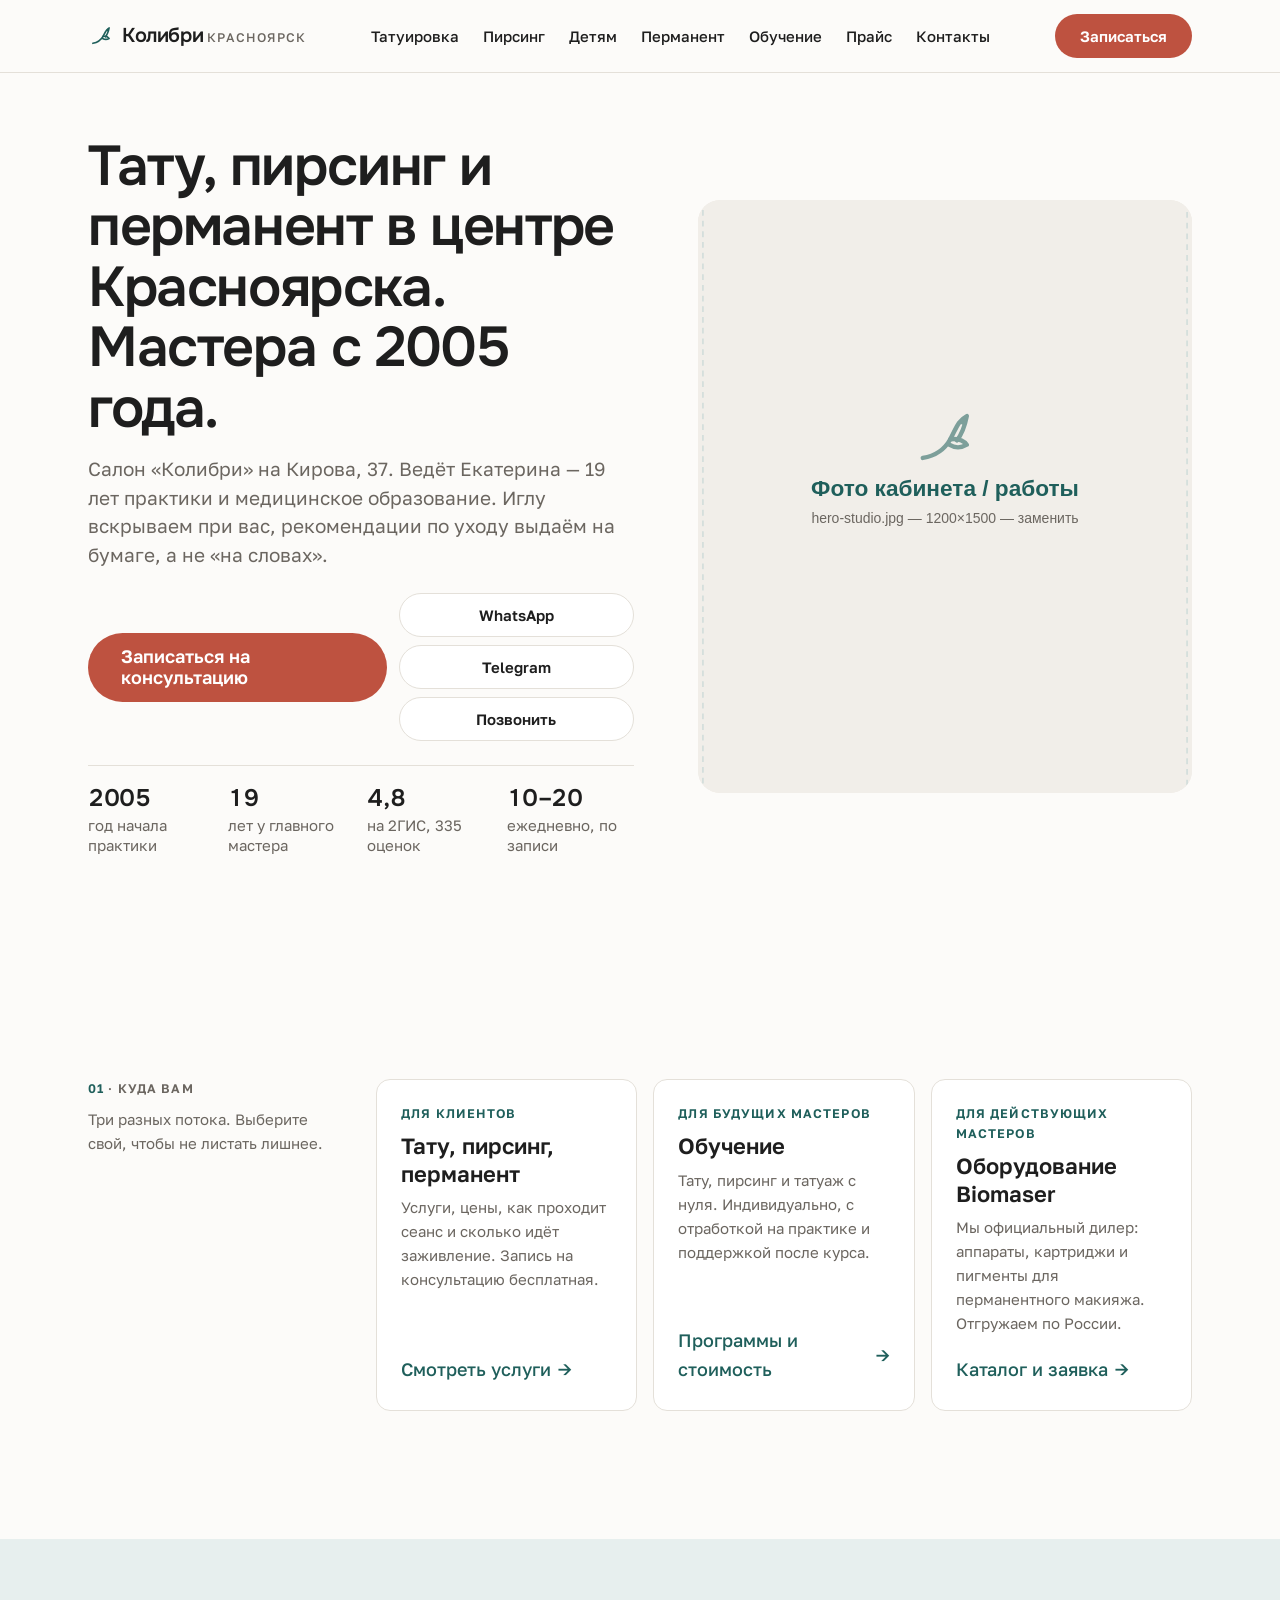
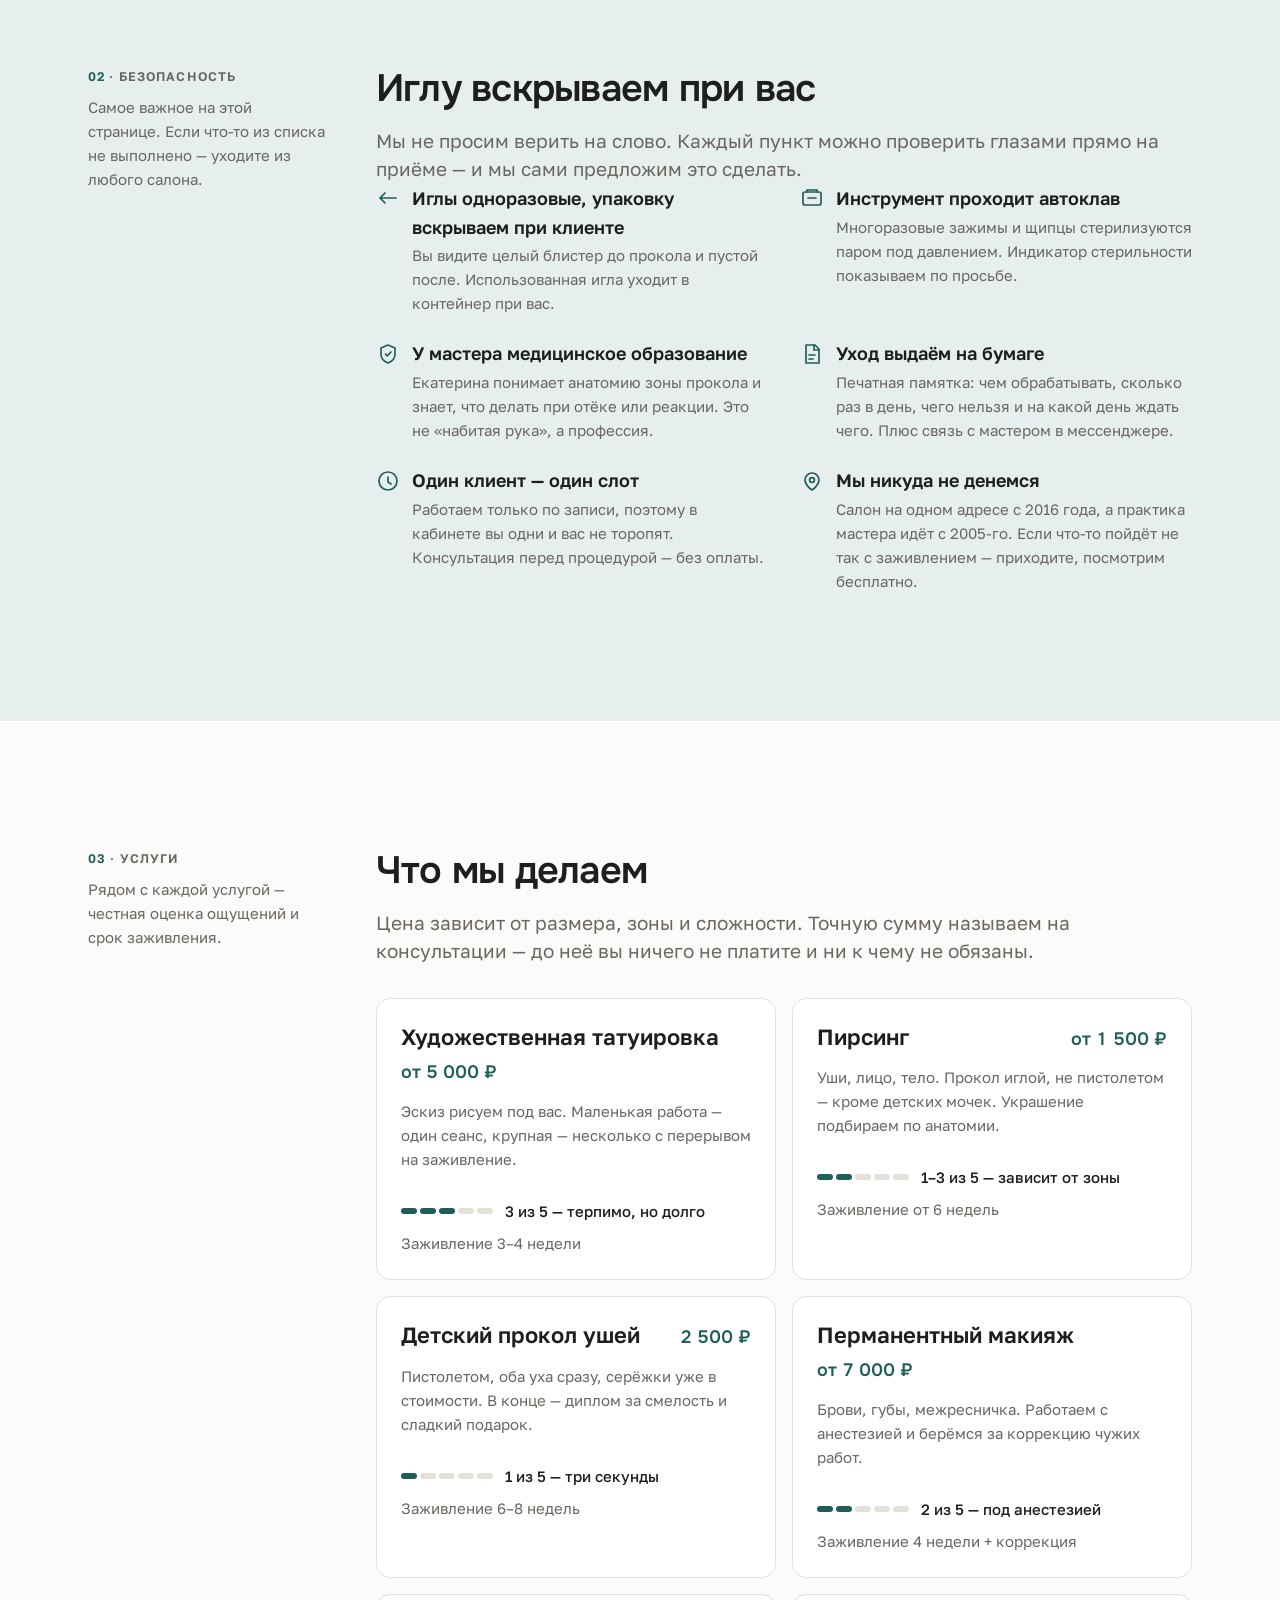
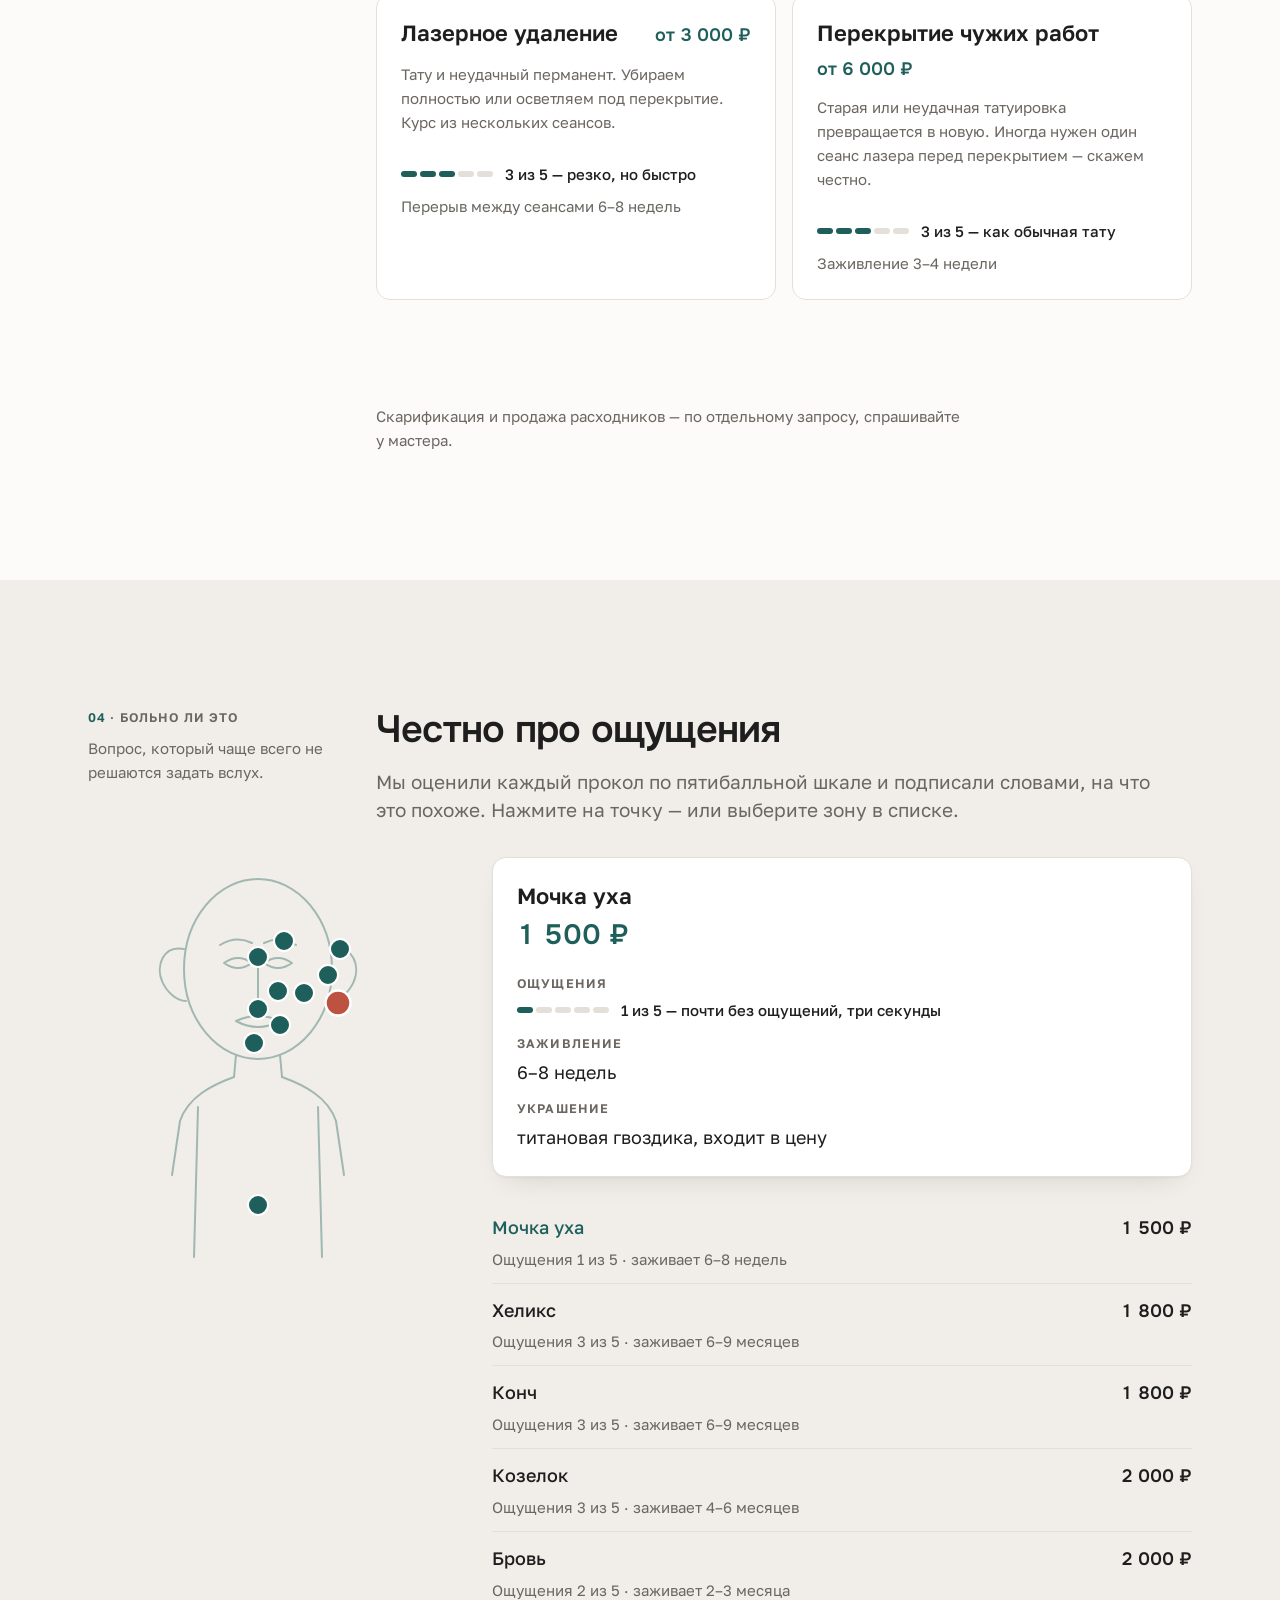
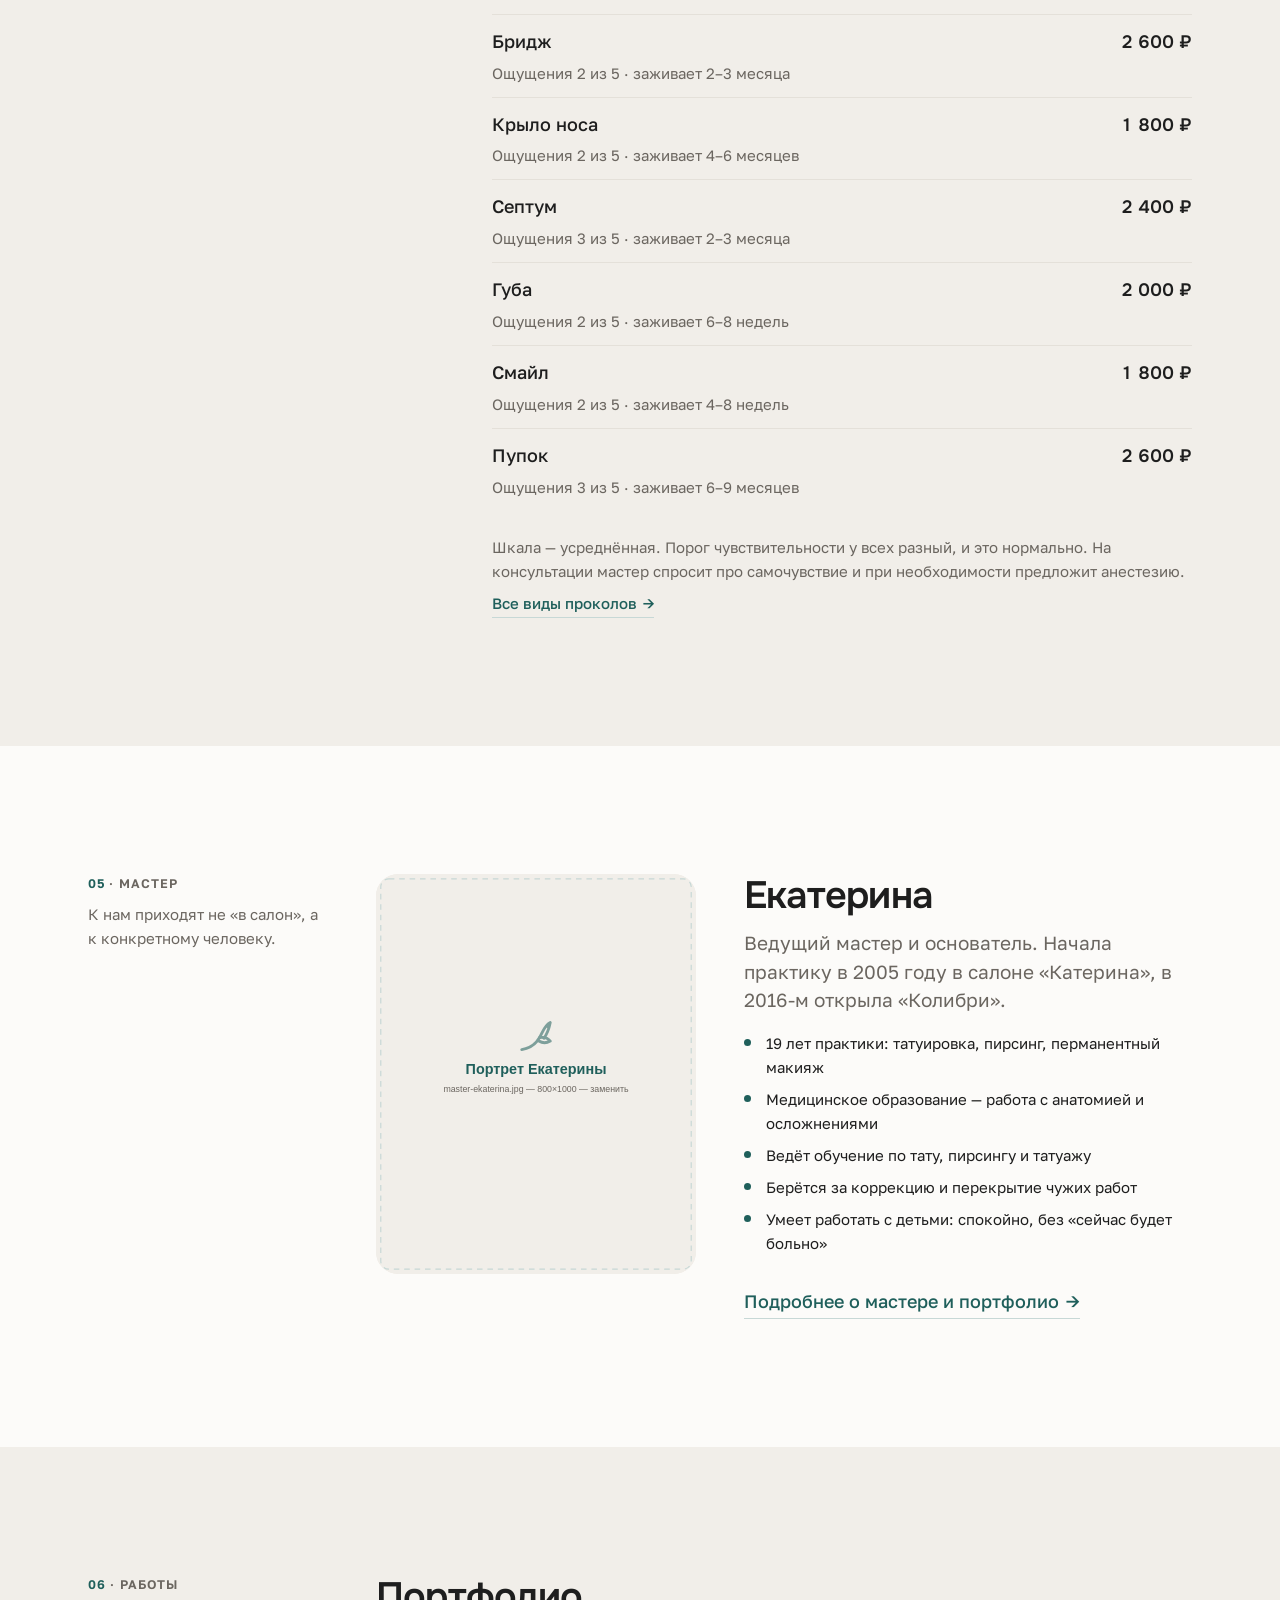
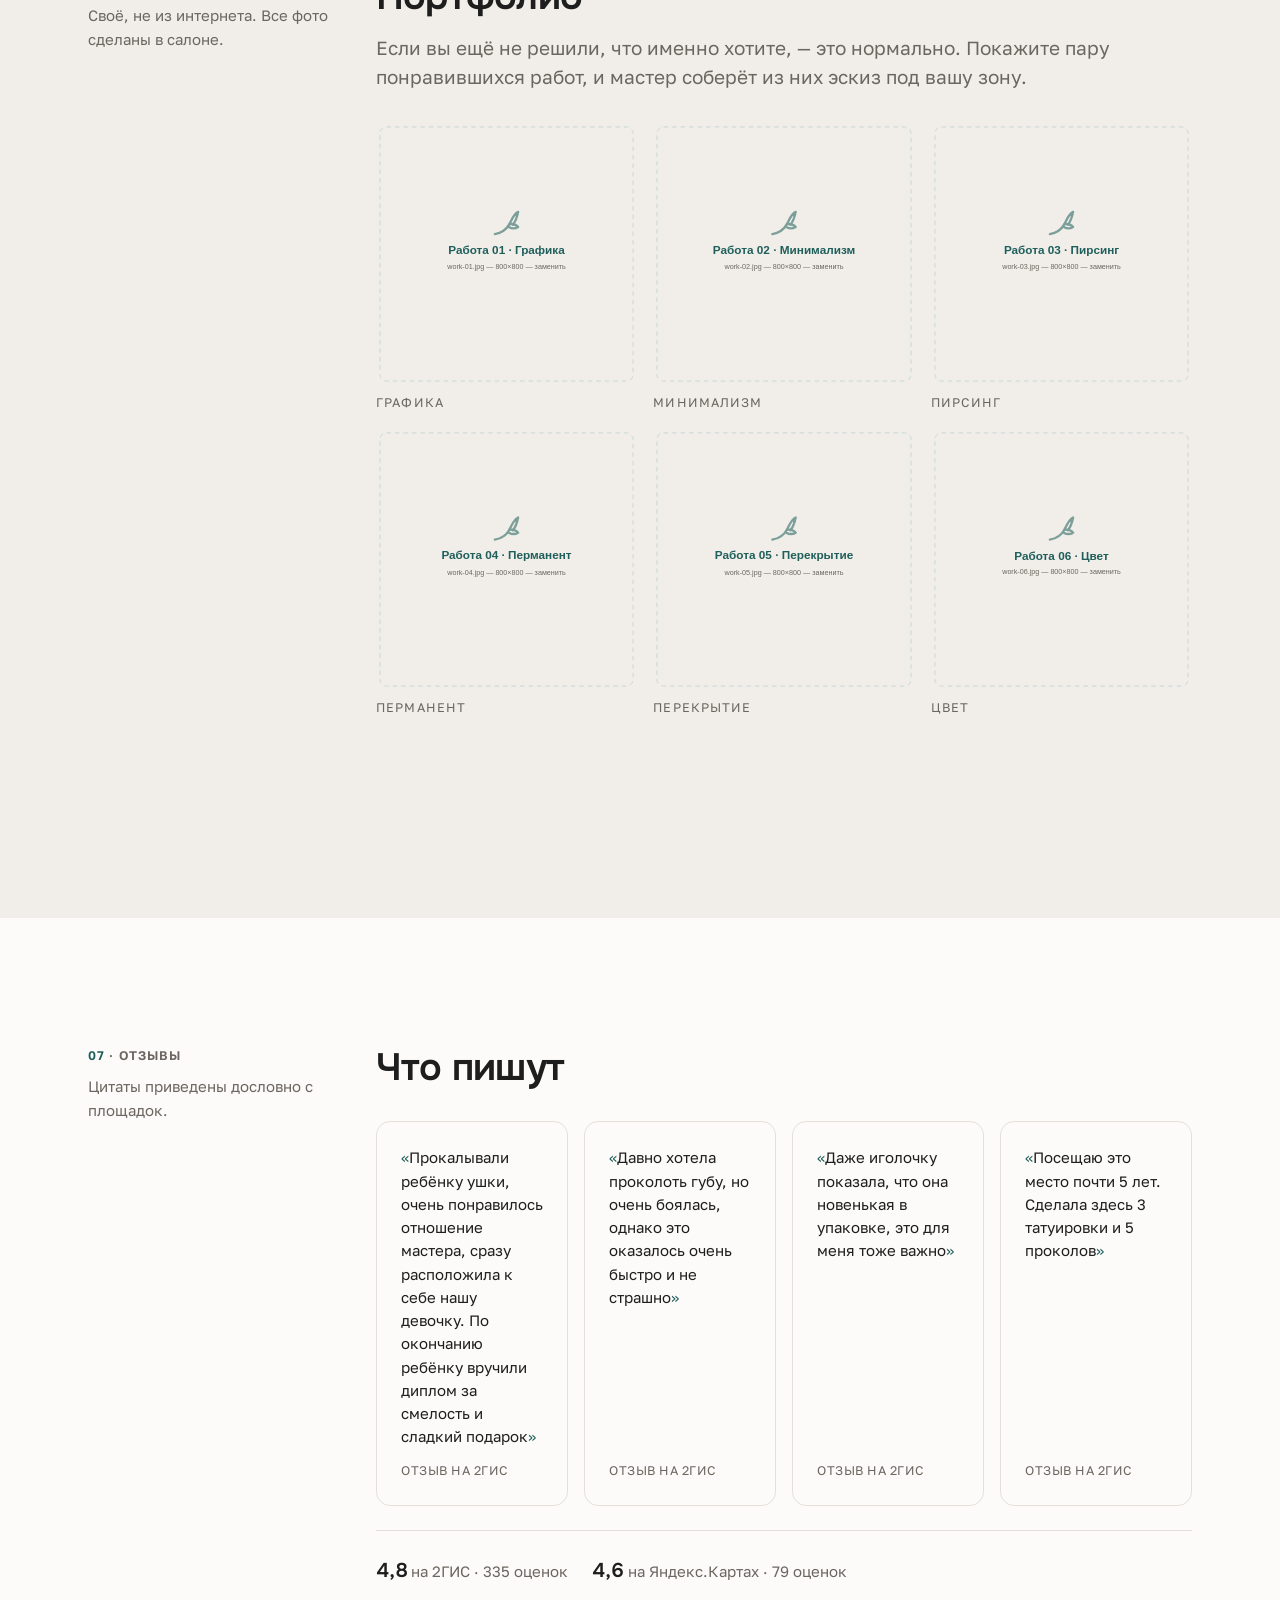
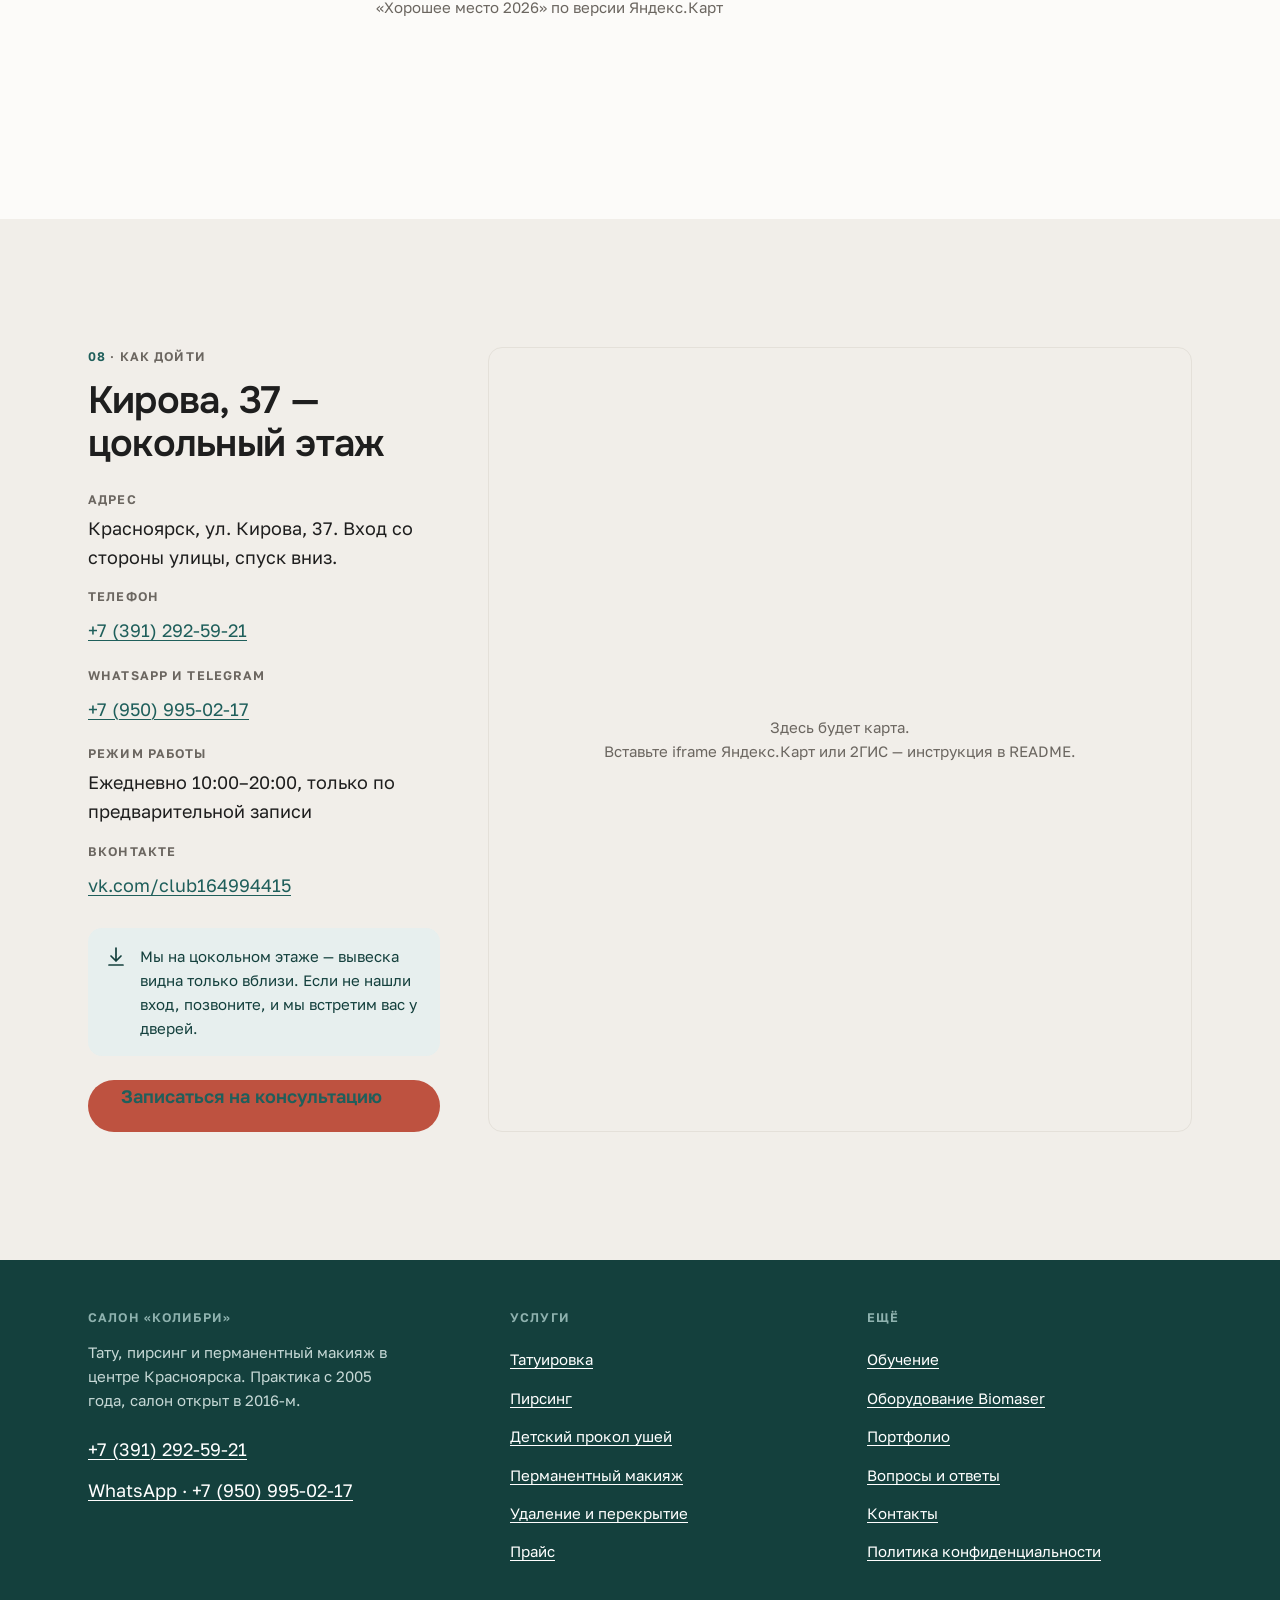
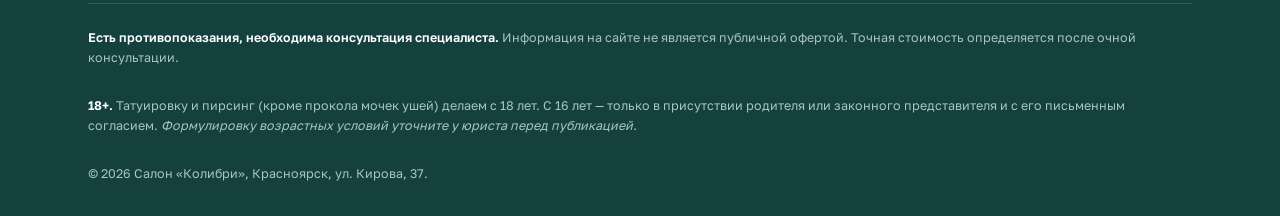
==== commit 6a15c357: "Закрыть черновик от поисковиков и подготовить к публикации на Pages На сайте пока плейсхолдеры вмест" ====
--- a/index.html
+++ b/index.html
@@ -7,6 +7,14 @@
 <title>Колибри — тату, пирсинг и перманент в центре Красноярска | Кирова, 37</title>
 <meta name="description" content="Тату-салон и пирсинг в центре Красноярска, ул. Кирова, 37. Мастер Екатерина: 19 лет практики, медицинское образование. Иглу вскрываем при вас. Прокол ушей ребёнку, перманентный макияж, удаление и перекрытие тату. Запись: +7 (391) 292-59-21.">
 <link rel="canonical" href="https://kolibri-tattoo.ru/">
+
+<!-- ╔══════════════════════════════════════════════════════════════════╗
+     ║  УДАЛИТЬ ПЕРЕД ЗАПУСКОМ НА БОЕВОМ ДОМЕНЕ                          ║
+     ║  Пока на сайте плейсхолдеры вместо фотографий и неподтверждённые  ║
+     ║  цены, он закрыт от поисковиков. Строка ниже — единственное, что  ║
+     ║  держит черновик вне выдачи. Удалите её в день запуска.           ║
+     ╚══════════════════════════════════════════════════════════════════╝ -->
+<meta name="robots" content="noindex, nofollow">
 
 <meta property="og:type" content="website">
 <meta property="og:site_name" content="Салон «Колибри»">
--- a/assets/css/site.css
+++ b/assets/css/site.css
@@ -9,6 +9,9 @@
 *, *::before, *::after { box-sizing: border-box; }
 
 html { -webkit-text-size-adjust: 100%; scroll-behavior: smooth; }
+
+/* Липкая шапка не должна накрывать цель якорной ссылки. */
+:target, [id] { scroll-margin-top: calc(var(--header-h) + var(--s-4)); }
 
 body {
   margin: 0;
@@ -20,7 +23,10 @@
   font-weight: 400;
   -webkit-font-smoothing: antialiased;
   text-rendering: optimizeLegibility;
-  overflow-x: hidden;
+  /* Страховка от длинных слов вроде «Перманентный» на узких экранах.
+     overflow-x: hidden не ставим намеренно: он маскирует переполнение
+     вместо того, чтобы его чинить, и ломает position: sticky. */
+  overflow-wrap: break-word;
 }
 
 h1, h2, h3, h4 { margin: 0; font-weight: 600; }
@@ -166,7 +172,7 @@
   display: inline-flex; align-items: center; gap: .4em;
   color: var(--petrol); font-weight: 500; text-decoration: none;
   border-bottom: 1px solid var(--petrol-line);
-  padding-bottom: 2px;
+  padding-block: .5rem 2px;   /* доводит высоту нажатия до ~44px */
 }
 .link-arrow:hover { border-color: var(--petrol); }
 .link-arrow::after { content: '→'; transition: transform .2s var(--ease); }
@@ -213,7 +219,10 @@
 .card--link { text-decoration: none; transition: border-color .2s var(--ease), transform .2s var(--ease); }
 .card--link:hover { border-color: var(--petrol); }
 
-.card__title { display: flex; justify-content: space-between; align-items: baseline; gap: var(--s-4); }
+/* flex-wrap обязателен: без него минимальная ширина карточки равна
+   «длинное слово + неразрывная цена» и на 320px страница едет вбок. */
+.card__title { display: flex; flex-wrap: wrap; justify-content: space-between; align-items: baseline; gap: var(--s-2) var(--s-4); }
+.card__title h3 { min-width: 0; }
 .card__price { font-family: var(--font-display); font-weight: 600; font-variant-numeric: tabular-nums; white-space: nowrap; color: var(--petrol); }
 .card__note { font-size: var(--fs-small); color: var(--ink-soft); }
 
@@ -243,6 +252,9 @@
 .brand__mark { width: 26px; height: 26px; flex: none; color: var(--petrol); }
 .brand__city { font-family: var(--font-text); font-size: var(--fs-util); font-weight: 500;
   letter-spacing: var(--ls-util); text-transform: uppercase; color: var(--ink-soft); }
+/* На самых узких экранах город убираем — иначе логотип и «Меню»
+   упираются друг в друга без запаса. */
+@media (max-width: 22.5em) { .brand__city { display: none; } }
 
 .nav-toggle {
   display: inline-flex; align-items: center; gap: var(--s-2);
@@ -286,7 +298,11 @@
   background: var(--bg-soft);
   order: -1;
 }
-.hero__media img { width: 100%; aspect-ratio: 4 / 5; object-fit: cover; }
+/* На телефоне фото намеренно низкое: при 4:5 оно съедало экран и кнопка
+   записи уходила ниже сгиба. 16:10 оставляет заголовок, подзаголовок
+   и кнопку в первом экране. */
+.hero__media img { width: 100%; aspect-ratio: 16 / 10; object-fit: cover; }
+@media (min-width: 30em) { .hero__media img { aspect-ratio: 3 / 2; } }
 
 .hero h1 { margin-bottom: var(--s-4); }
 .hero .lead { margin-bottom: var(--s-5); }
@@ -368,7 +384,8 @@
   cursor: pointer;
   transition: transform .18s var(--ease), background-color .18s var(--ease);
 }
-.hotspot::before { content: ''; position: absolute; inset: -9px; border-radius: 50%; }
+/* Видимая точка 22px, зона нажатия — 44px, как требует палец. */
+.hotspot::before { content: ''; position: absolute; inset: -11px; border-radius: 50%; }
 .hotspot:hover { transform: translate(-50%, -50%) scale(1.18); }
 .hotspot[aria-pressed="true"] {
   background: var(--coral);
@@ -496,6 +513,7 @@
 
 .site-footer { background: var(--petrol-deep); color: #DDE7E6; padding-block: var(--s-7) var(--s-6); }
 .site-footer a { color: var(--white); }
+.site-footer p a { display: inline-block; padding-block: .4rem; }
 .site-footer h2 { color: var(--white); }
 .footer__grid { display: grid; gap: var(--s-6); }
 @media (min-width: 48em) { .footer__grid { grid-template-columns: 1.2fr 1fr 1fr; gap: var(--s-6); } }
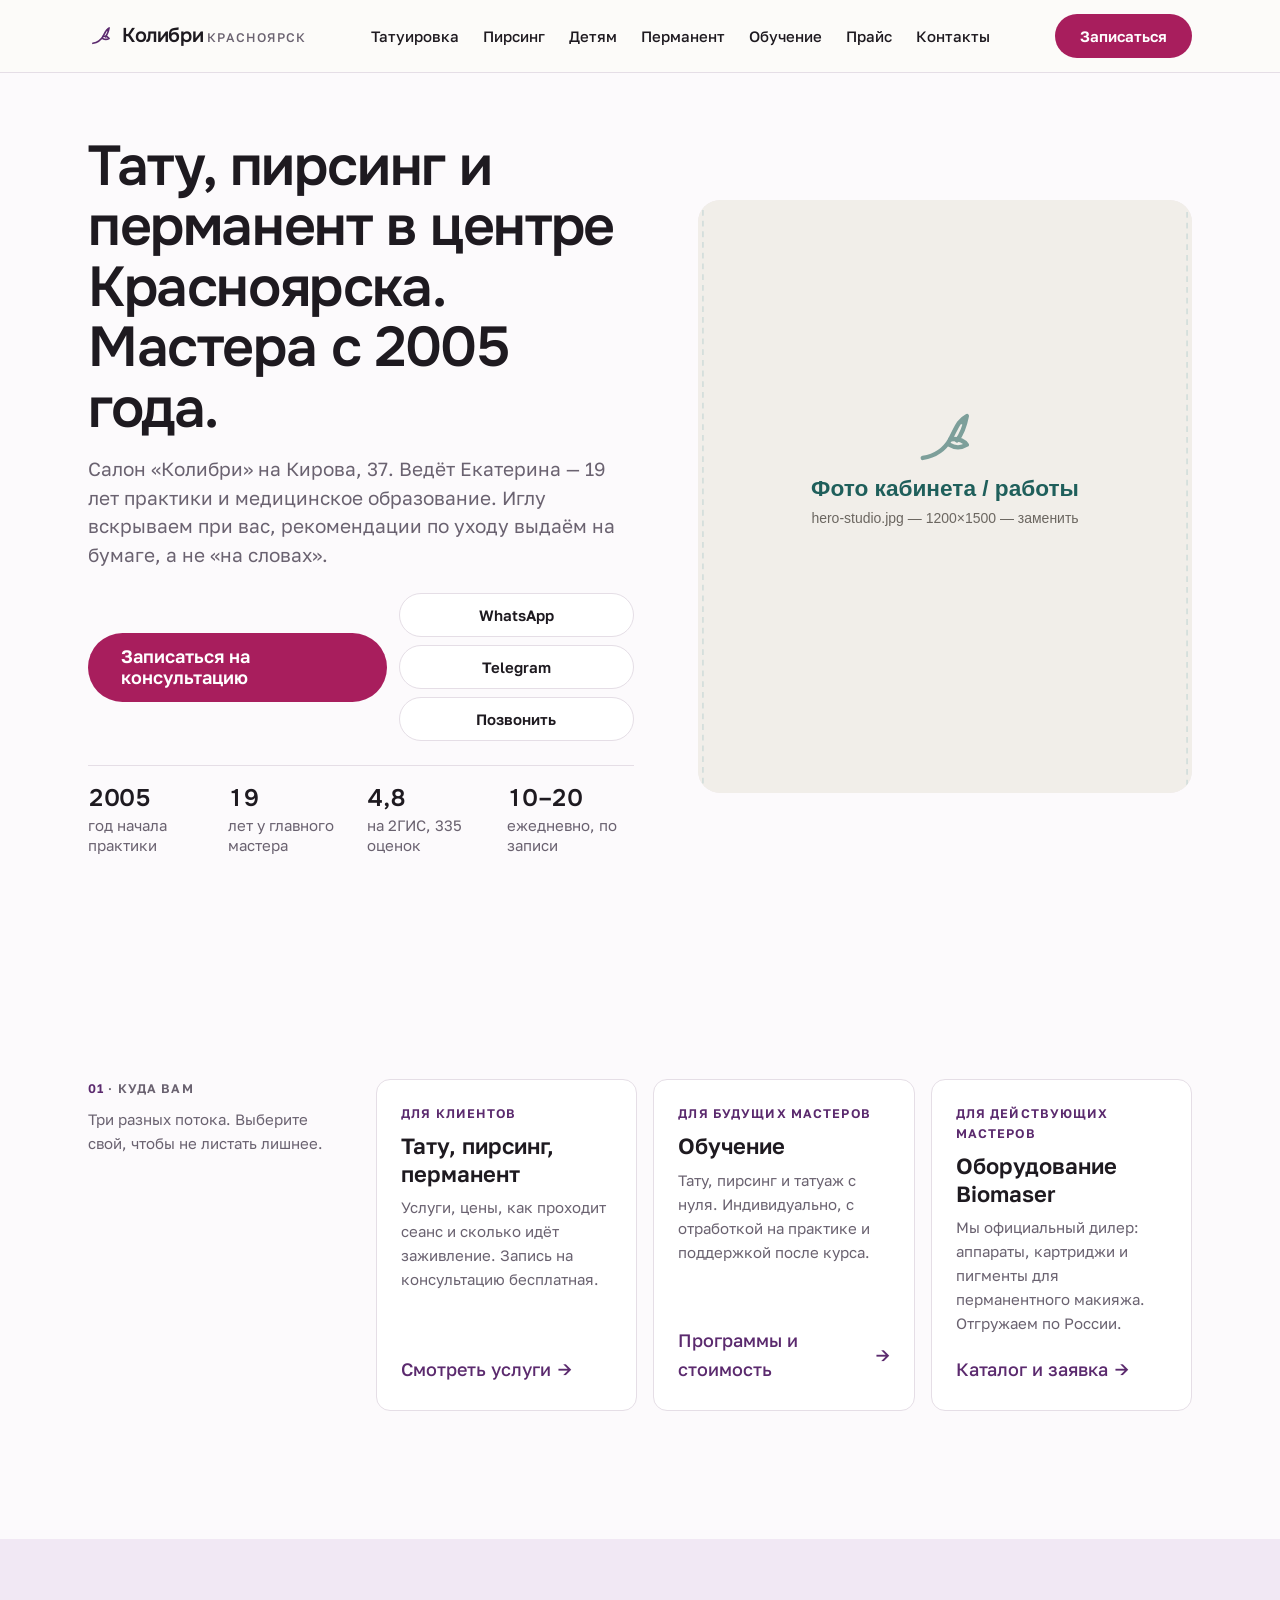
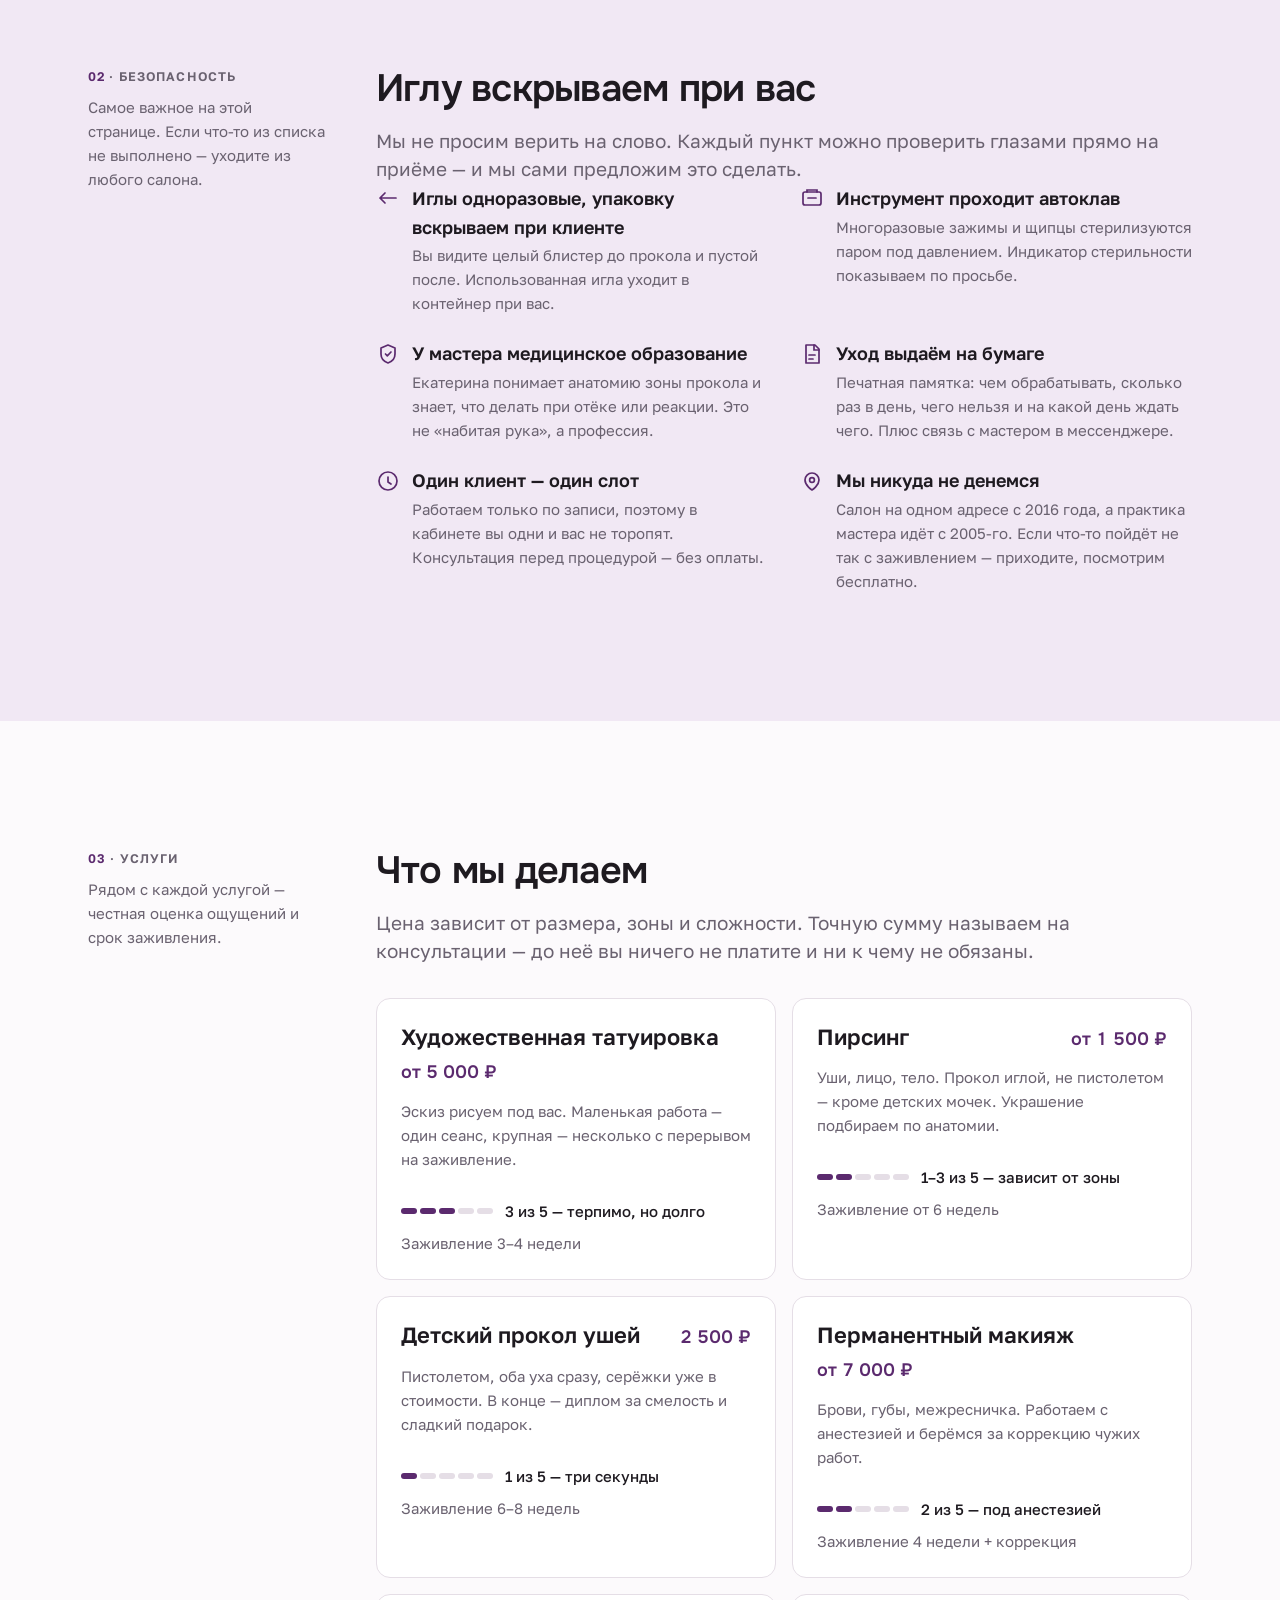
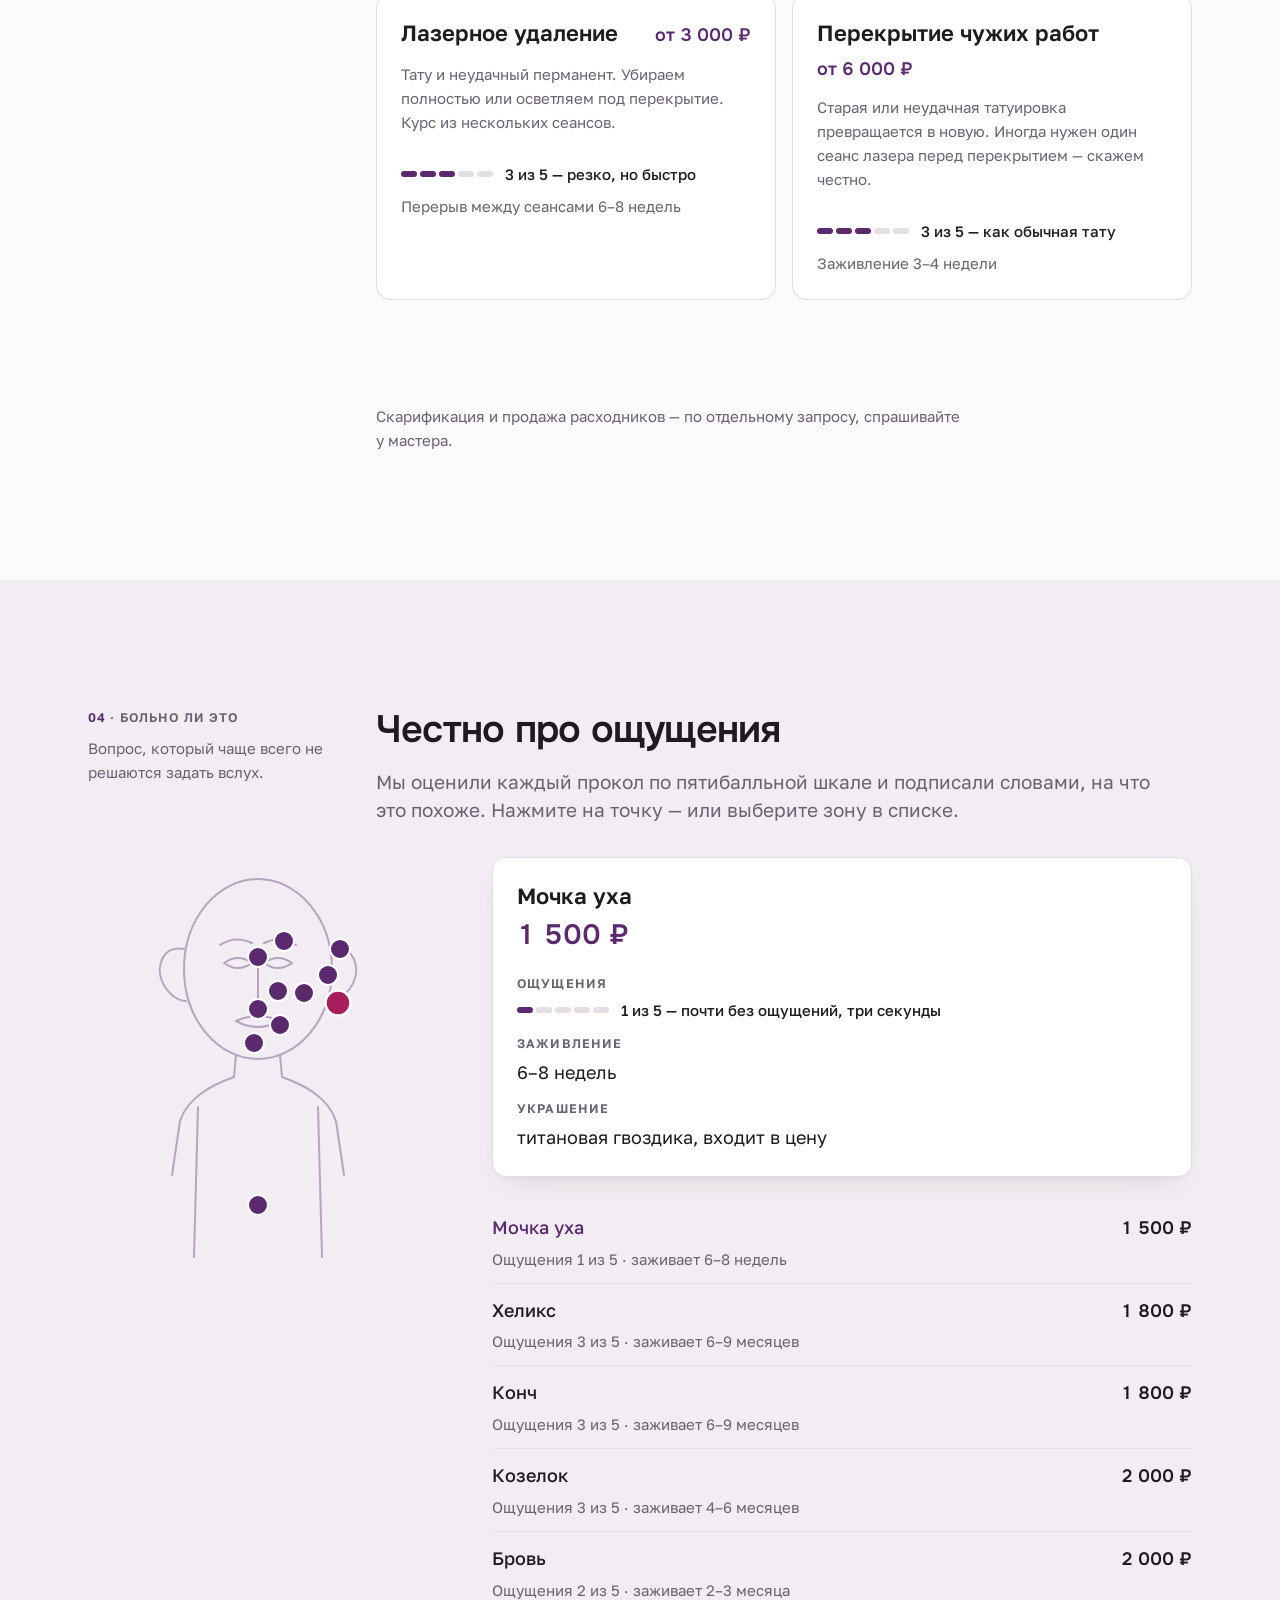
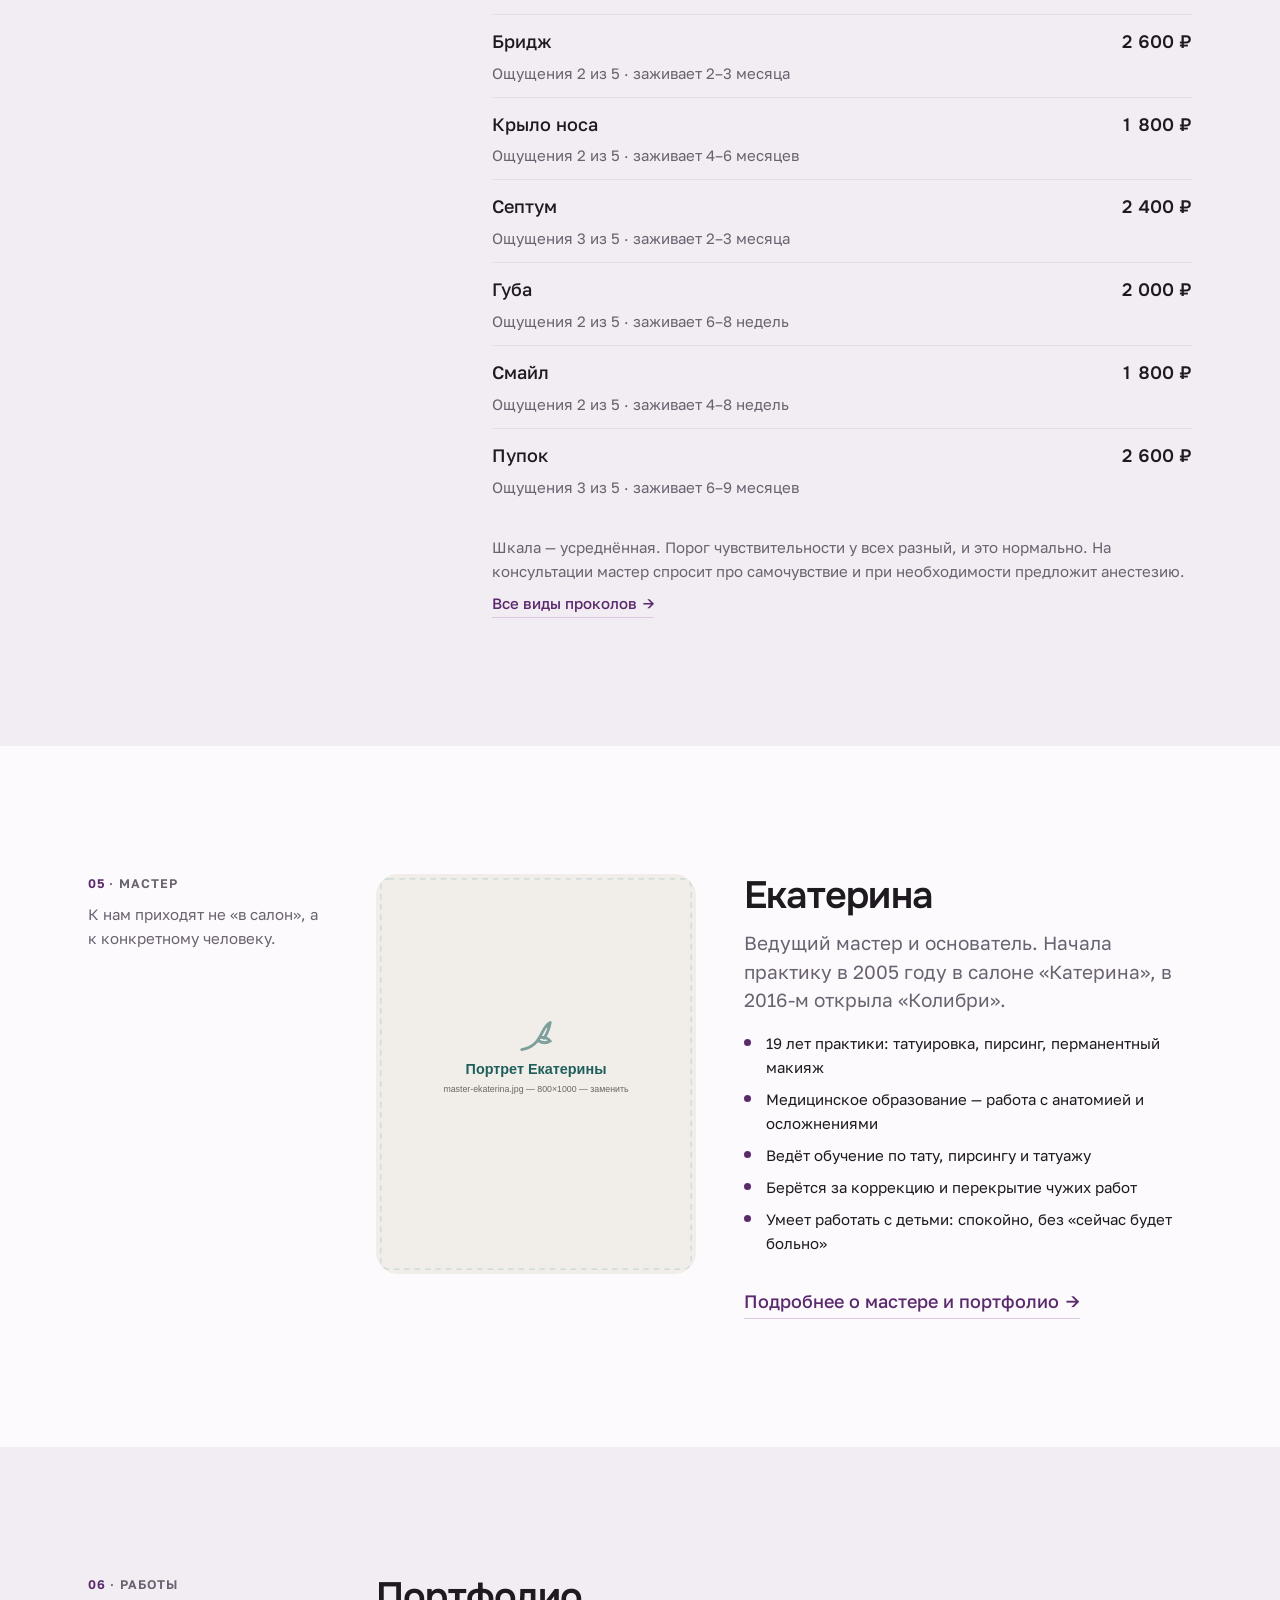
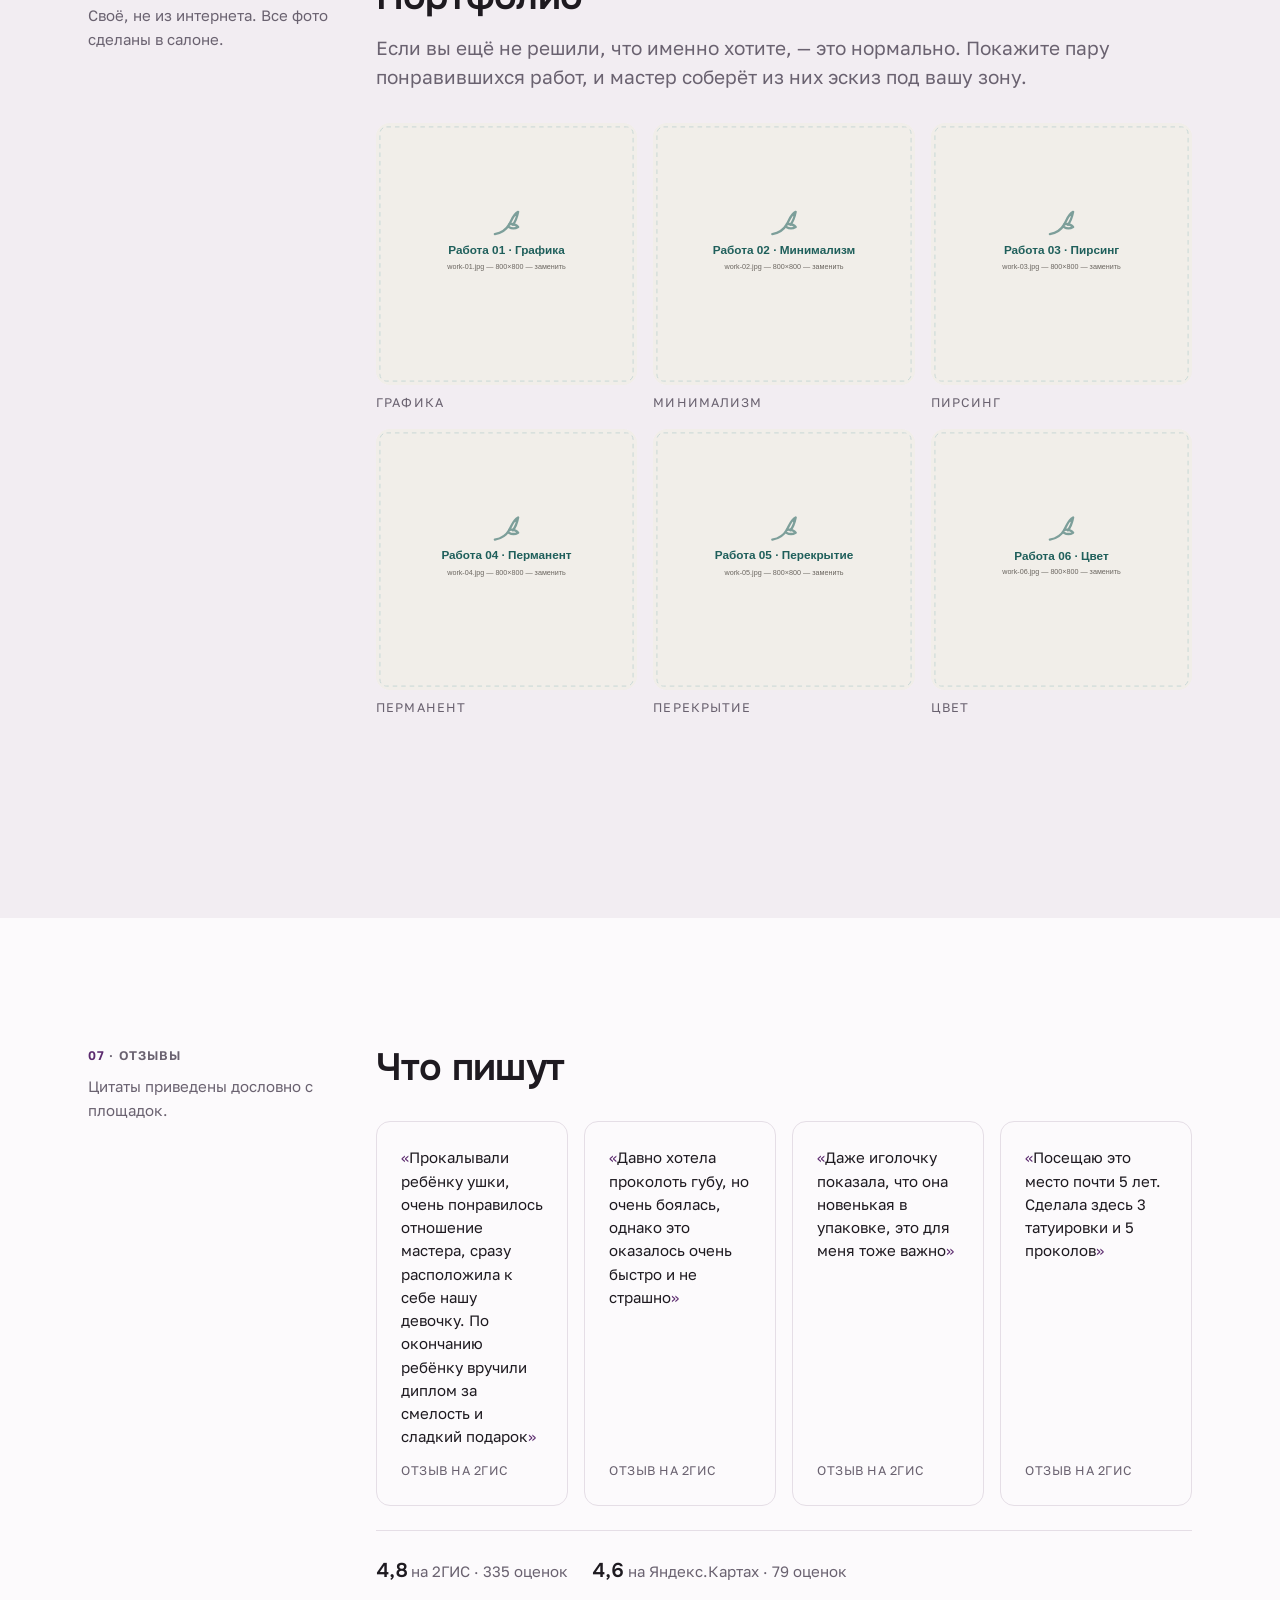
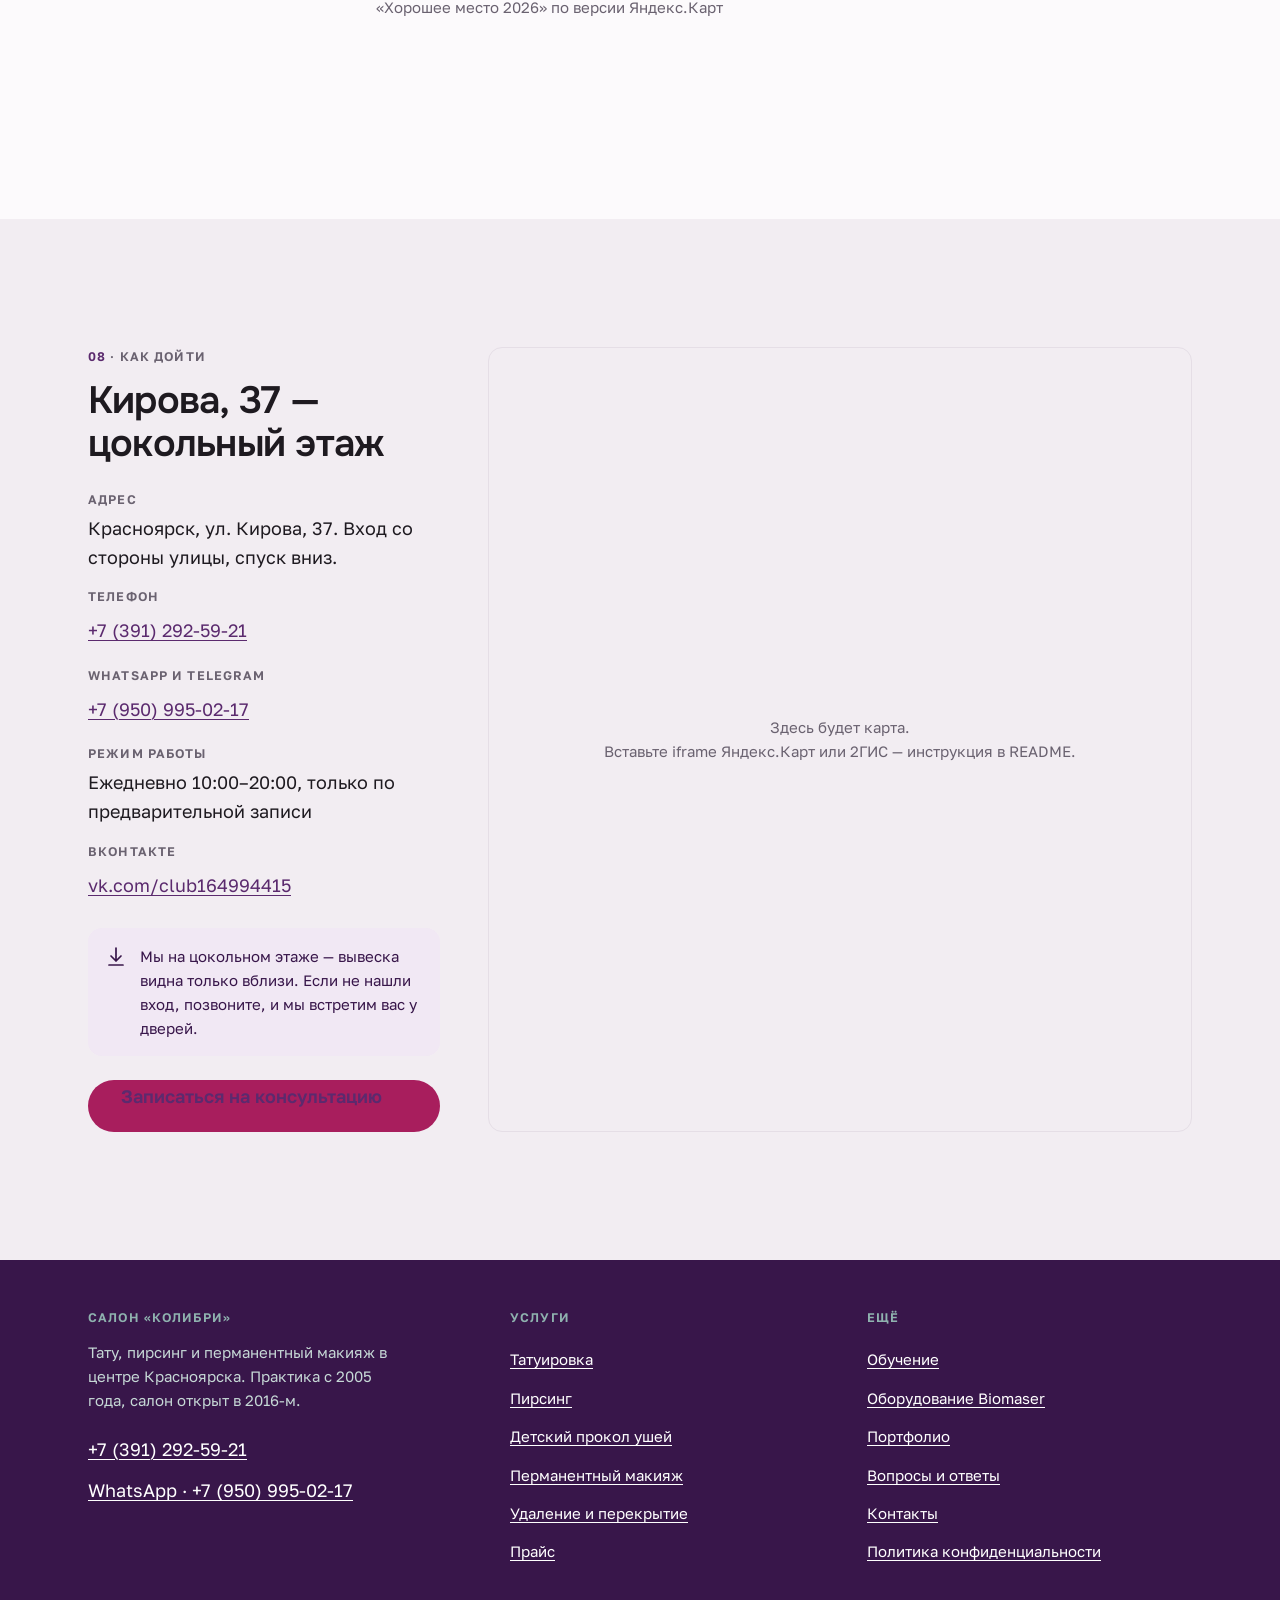
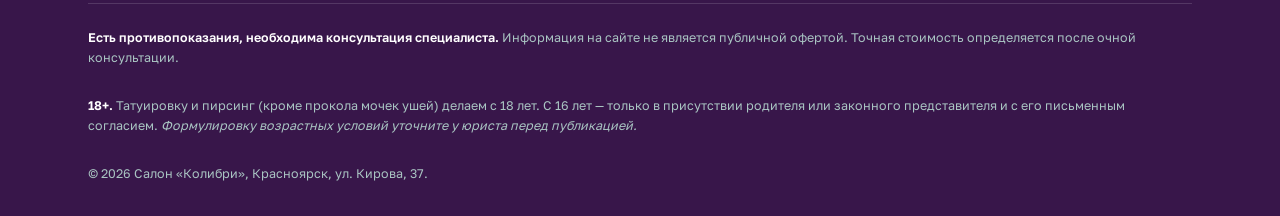
==== commit cdd5cbcb: "Сделать фирменную сливовую палитру основной Клиент приходит на сайт из карточки Яндекс.Карт, где лог" ====
--- a/index.html
+++ b/index.html
@@ -25,7 +25,7 @@
 <!-- ЗАМЕНИТЬ: реальная обложка 1200×630 px, jpg -->
 <meta property="og:image" content="https://kolibri-tattoo.ru/assets/img/og-cover.jpg">
 <meta name="twitter:card" content="summary_large_image">
-<meta name="theme-color" content="#FCFBF9">
+<meta name="theme-color" content="#FCFAFC">
 
 <link rel="icon" href="assets/img/favicon.svg" type="image/svg+xml">
 
@@ -34,6 +34,9 @@
 <link href="https://fonts.googleapis.com/css2?family=Onest:wght@500;600&family=Golos+Text:wght@400;500;600&display=swap" rel="stylesheet">
 
 <link rel="stylesheet" href="assets/css/tokens.css">
+<!-- Фирменная сливово-малиновая палитра. Чтобы вернуться к петролевой,
+     удалите одну строку ниже — больше ничего менять не нужно. -->
+<link rel="stylesheet" href="assets/css/theme-brand.css">
 <link rel="stylesheet" href="assets/css/site.css">
 
 <script type="application/ld+json">
--- a/assets/css/theme-brand.css
+++ b/assets/css/theme-brand.css
@@ -0,0 +1,38 @@
+/* ==========================================================================
+   КОЛИБРИ · АЛЬТЕРНАТИВНАЯ ТЕМА «ФИРМЕННАЯ СЛИВА»
+   --------------------------------------------------------------------------
+   Подключается ПОСЛЕ tokens.css и до site.css. Переопределяет только цвет —
+   сетка, типографика, ритм и компоненты не меняются ни на строку. Это и есть
+   смысл токен-системы: смена фирменного цвета стоит одного файла.
+
+   Зачем: в логотипе, на вывеске и во всех рекламных макетах салона живёт
+   сливово-малиновая пара. Клиенты узнают её. Здесь тот же цветовой род,
+   но переведённый из режима «рекламная листовка» в режим «светлый кабинет»:
+   насыщенность снижена, площадь цвета ограничена теми же ~5%, градиентов и
+   свечения нет.
+
+   Подключение в <head>:
+     <link rel="stylesheet" href="assets/css/tokens.css">
+     <link rel="stylesheet" href="assets/css/theme-brand.css">
+     <link rel="stylesheet" href="assets/css/site.css">
+   ========================================================================== */
+
+:root {
+  /* Нейтральные выбраны, а не унаследованы: в белый и графит добавлен
+     сдвиг в фиолетовое, чтобы фон и текст читались как часть палитры. */
+  --bg:            #FCFAFC;   /* белый с каплей лиловости           */
+  --bg-soft:       #F2EDF2;   /* подложки секций                    */
+  --ink:           #1E1A20;   /* графит со сливовым сдвигом (15.7:1)*/
+  --ink-soft:      #6A6270;   /* вторичный текст (5.6:1)            */
+  --petrol:        #5B2A6E;   /* структурный акцент, слива (10.1:1) */
+  --coral:         #A81E5D;   /* только действия (белый текст 7.0:1)*/
+
+  --petrol-deep:   #38164A;   /* подвал, hover, крупные плашки      */
+  --petrol-wash:   #F1E8F4;   /* фон блока «Безопасность»           */
+  --petrol-line:   #DCC9E2;   /* границы внутри сливовых зон        */
+  --coral-deep:    #8A1A4D;   /* hover основной кнопки              */
+  --line:          #E5DEE6;   /* границы карточек, пустые сегменты  */
+}
+
+/* Мета-цвет вкладки браузера задаётся в HTML: при подключении этой темы
+   поменяйте <meta name="theme-color" content="#FCFAFC">. */
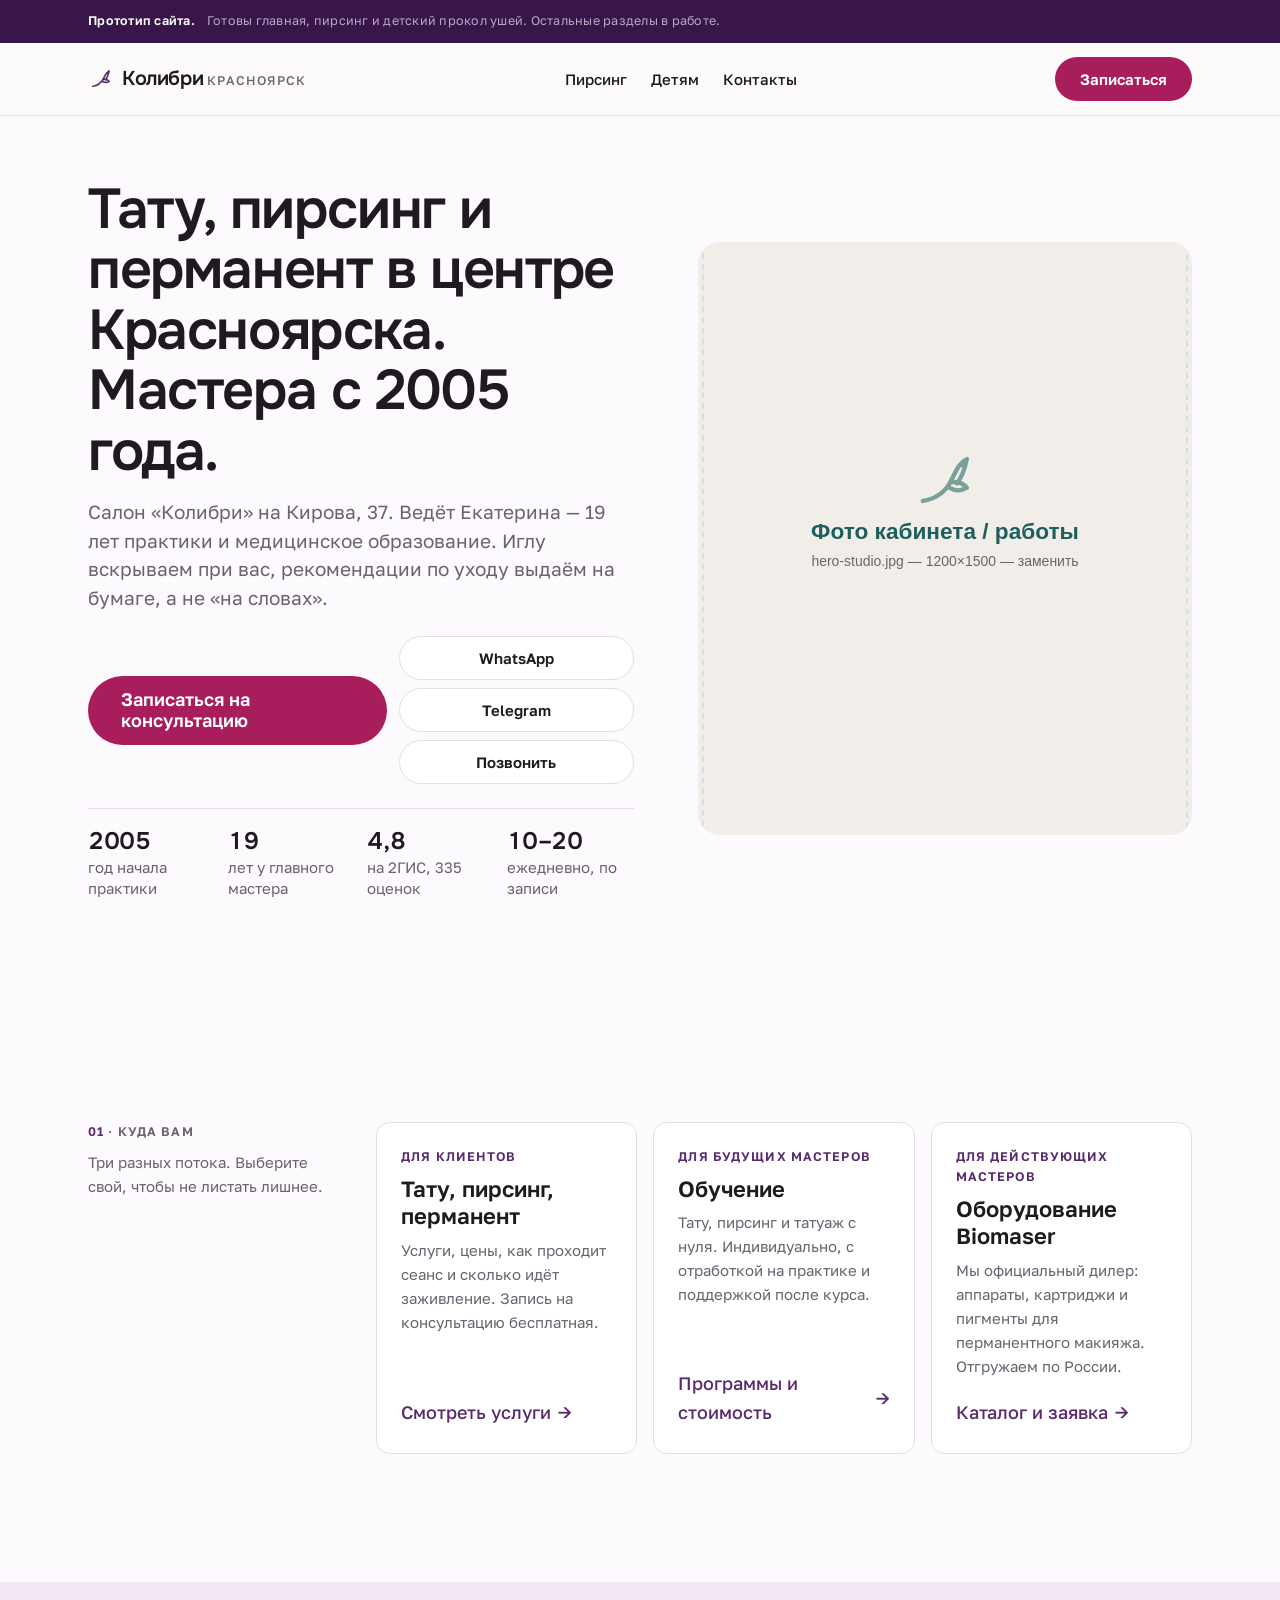
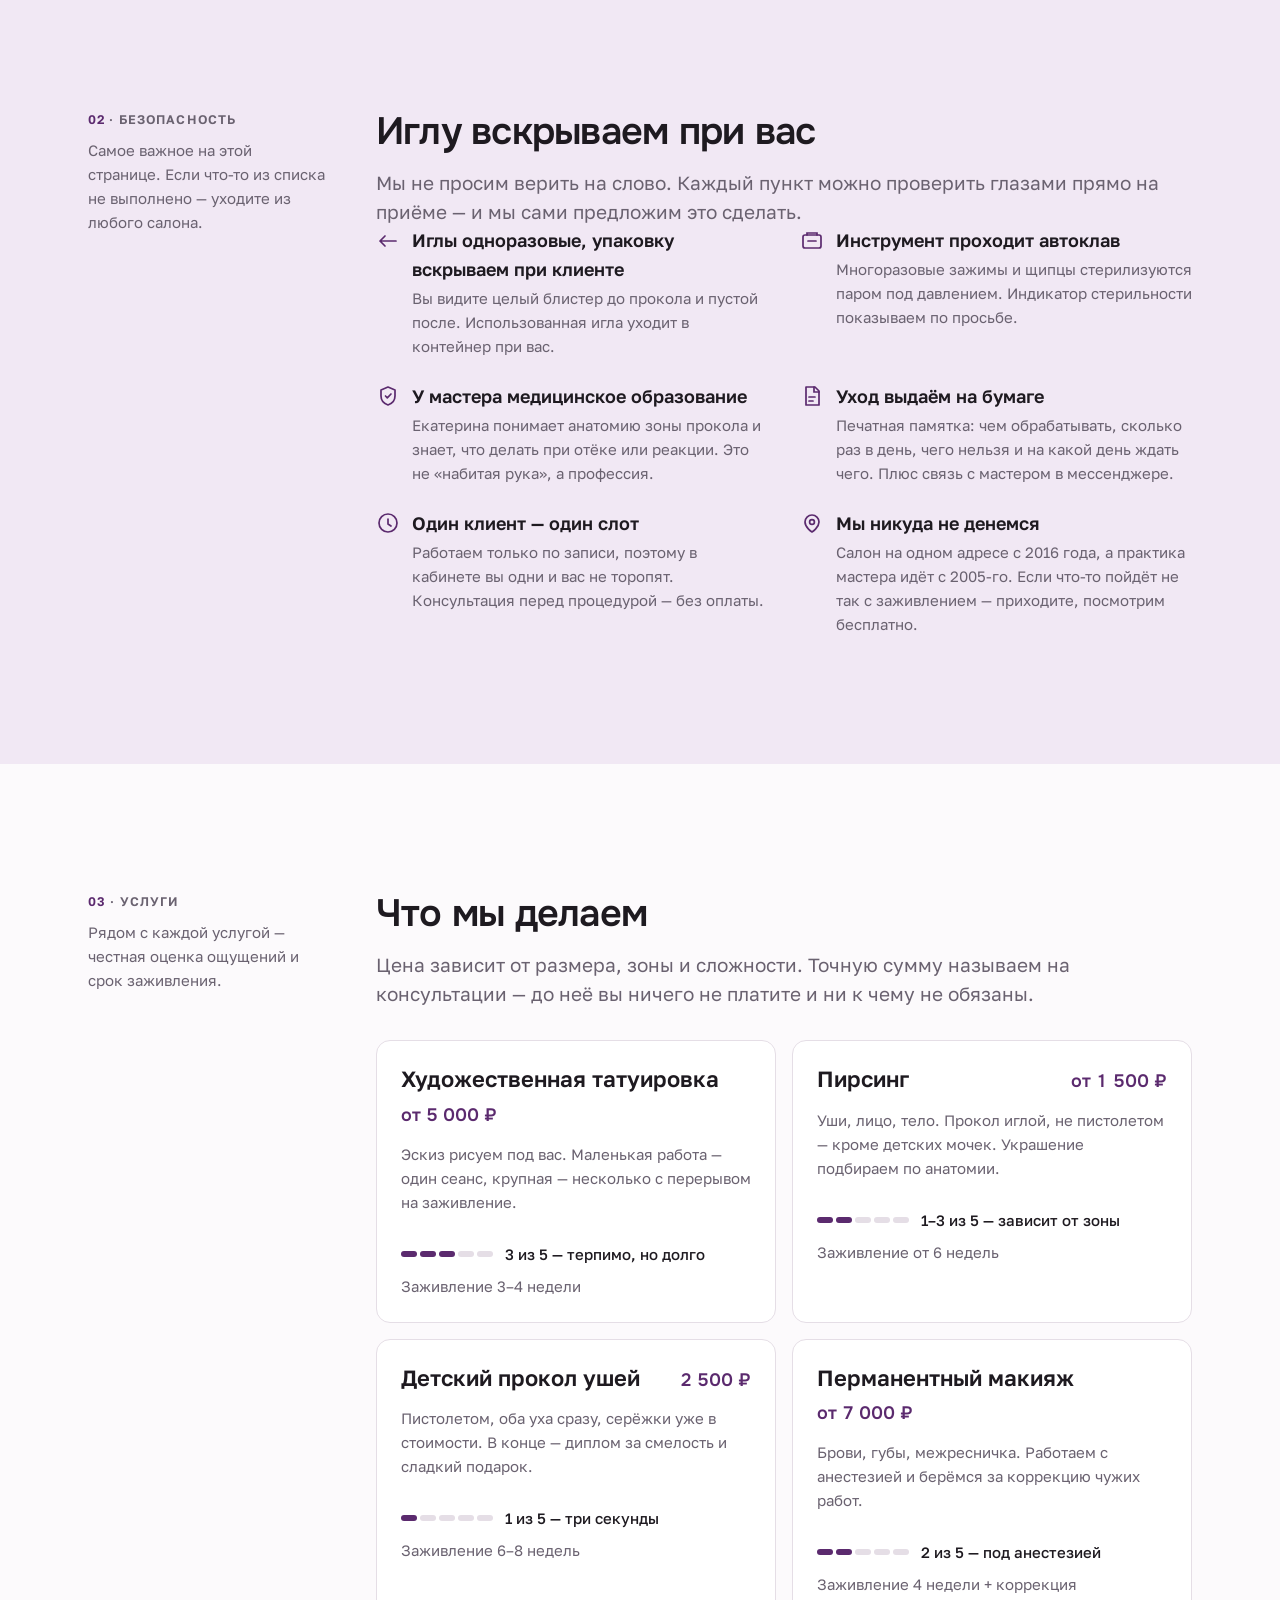
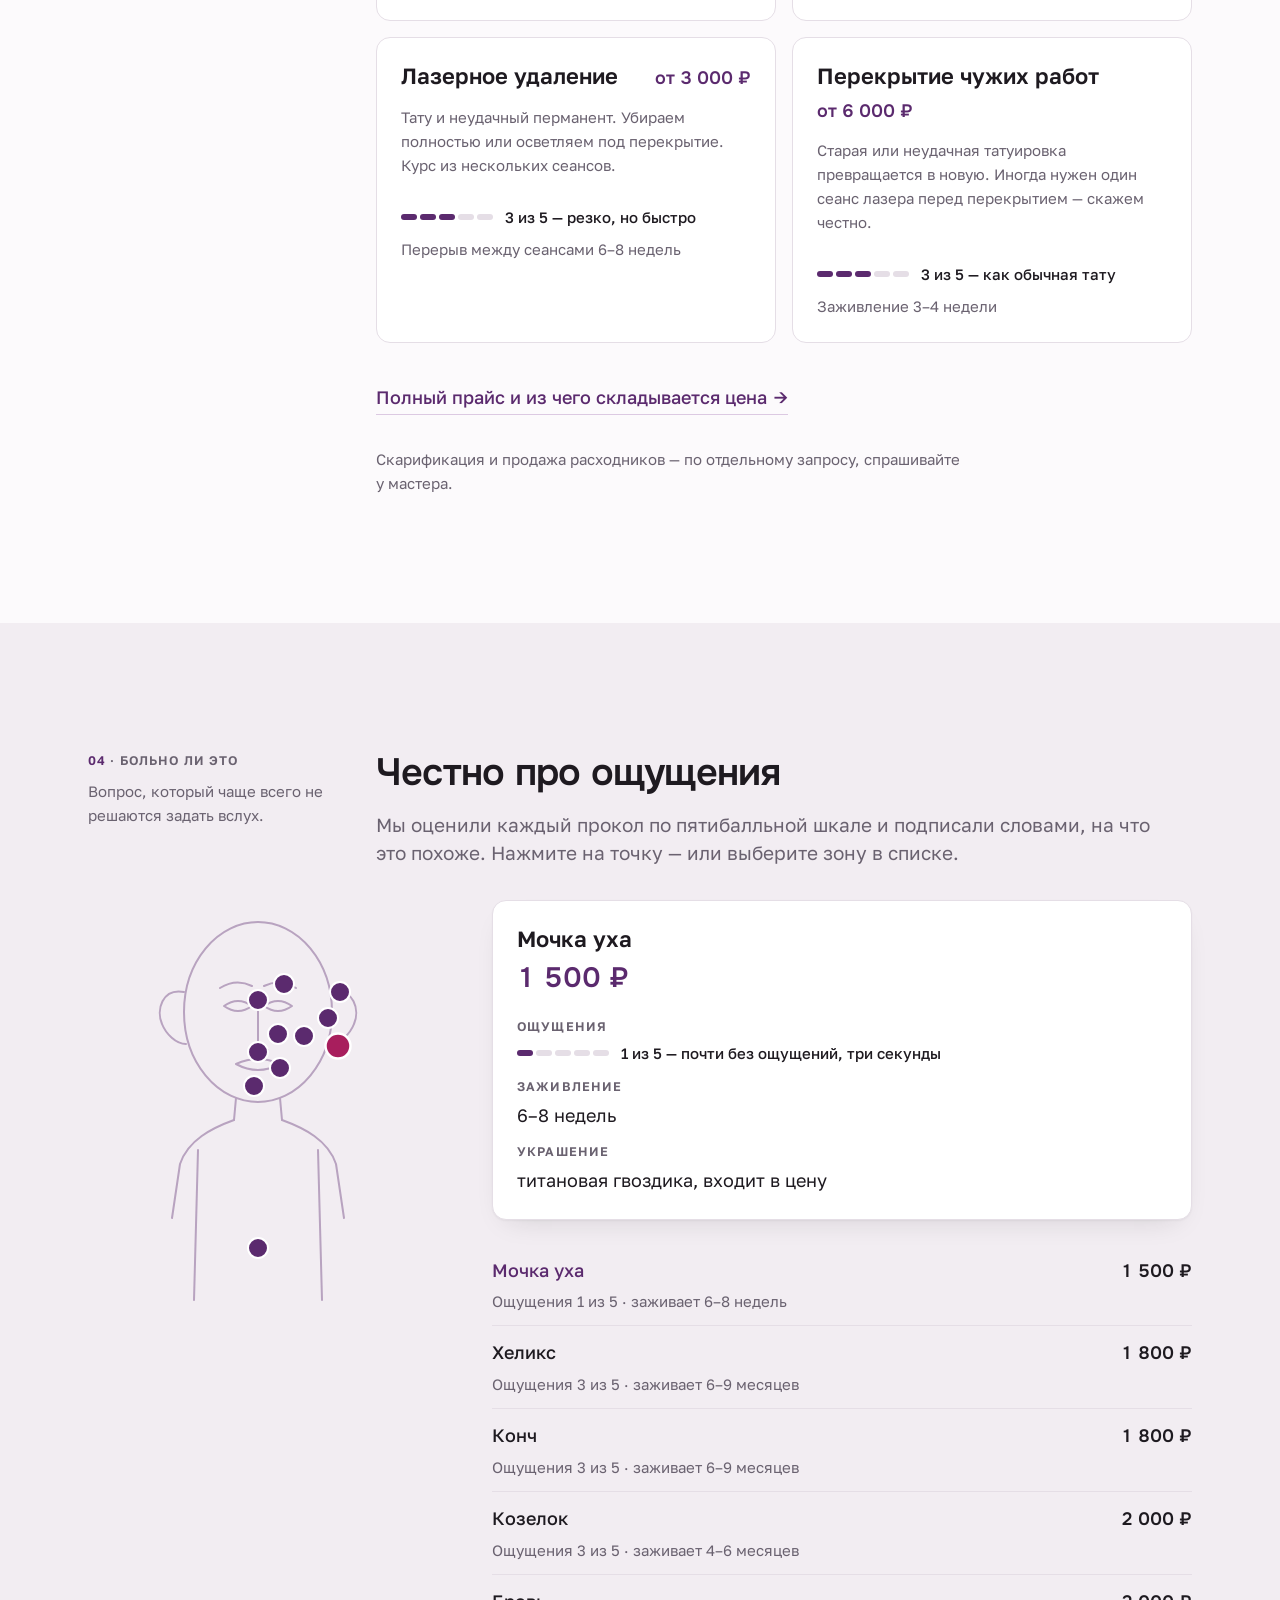
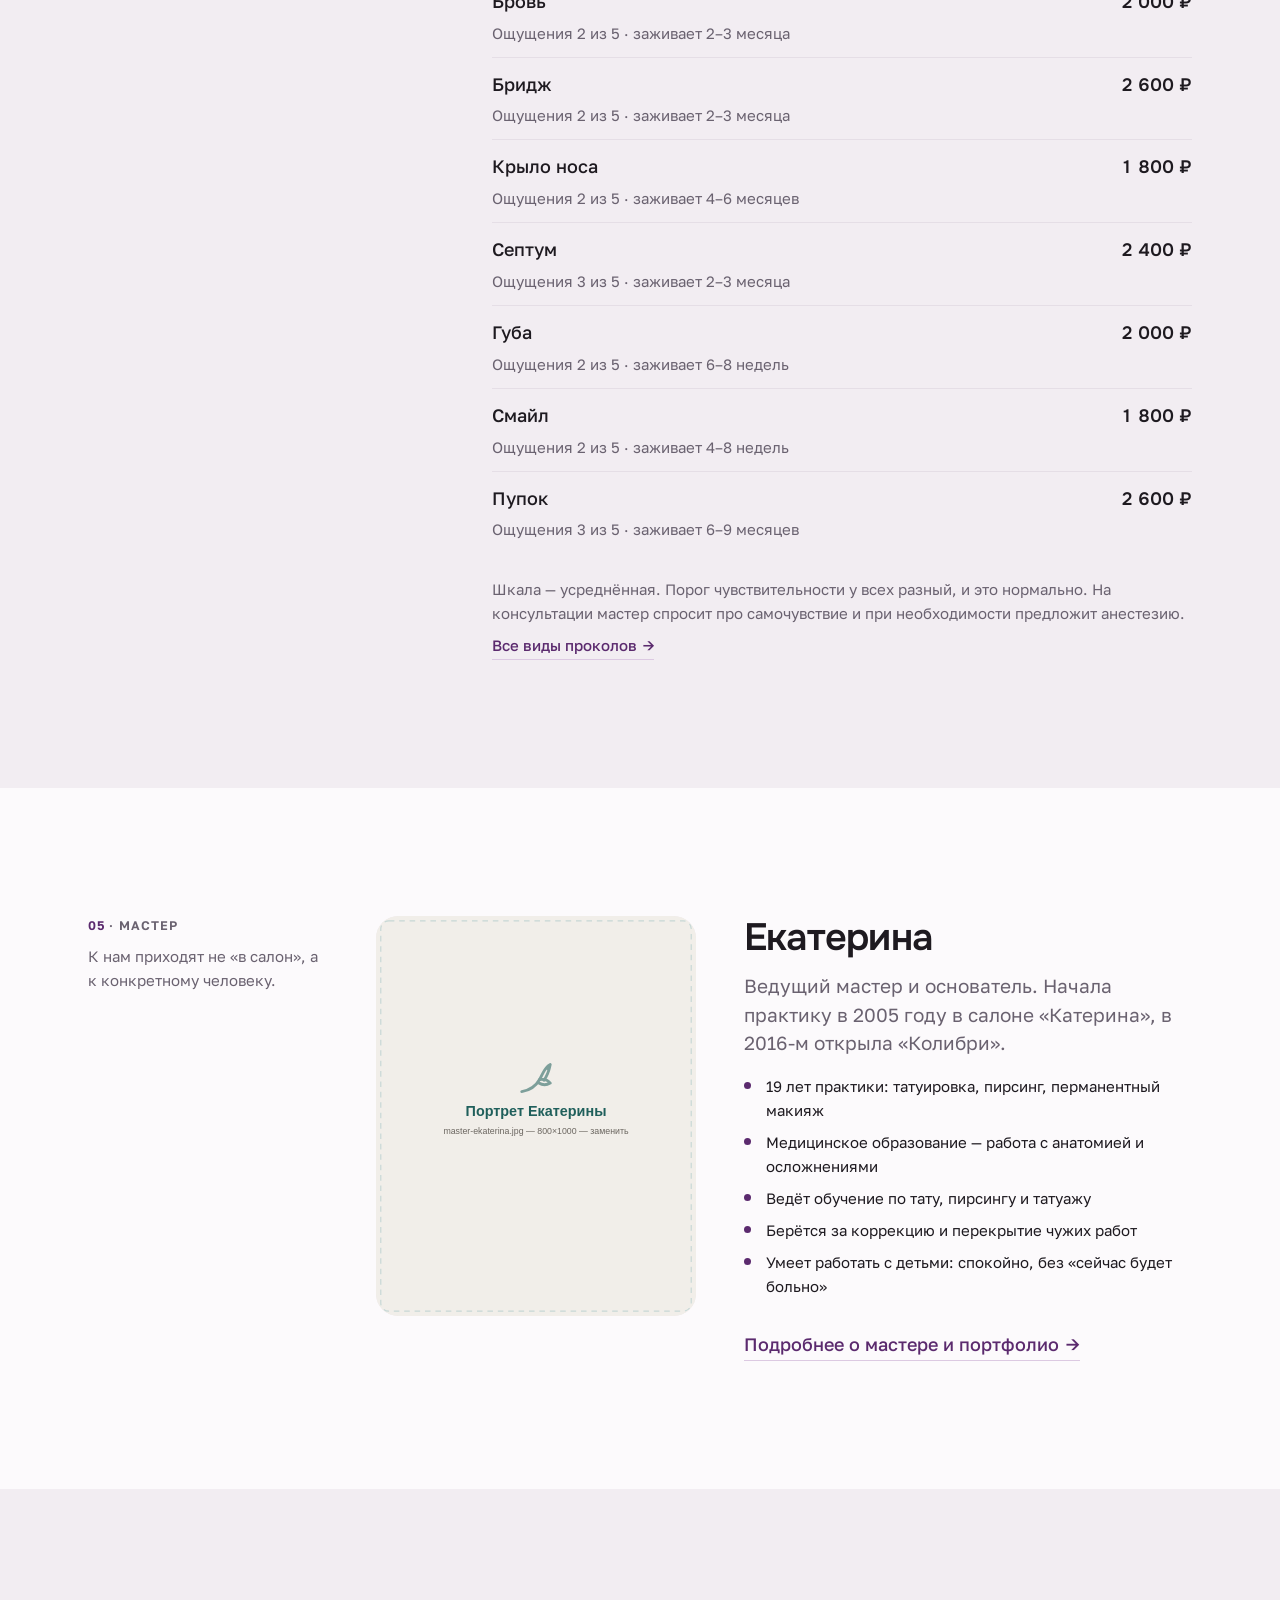
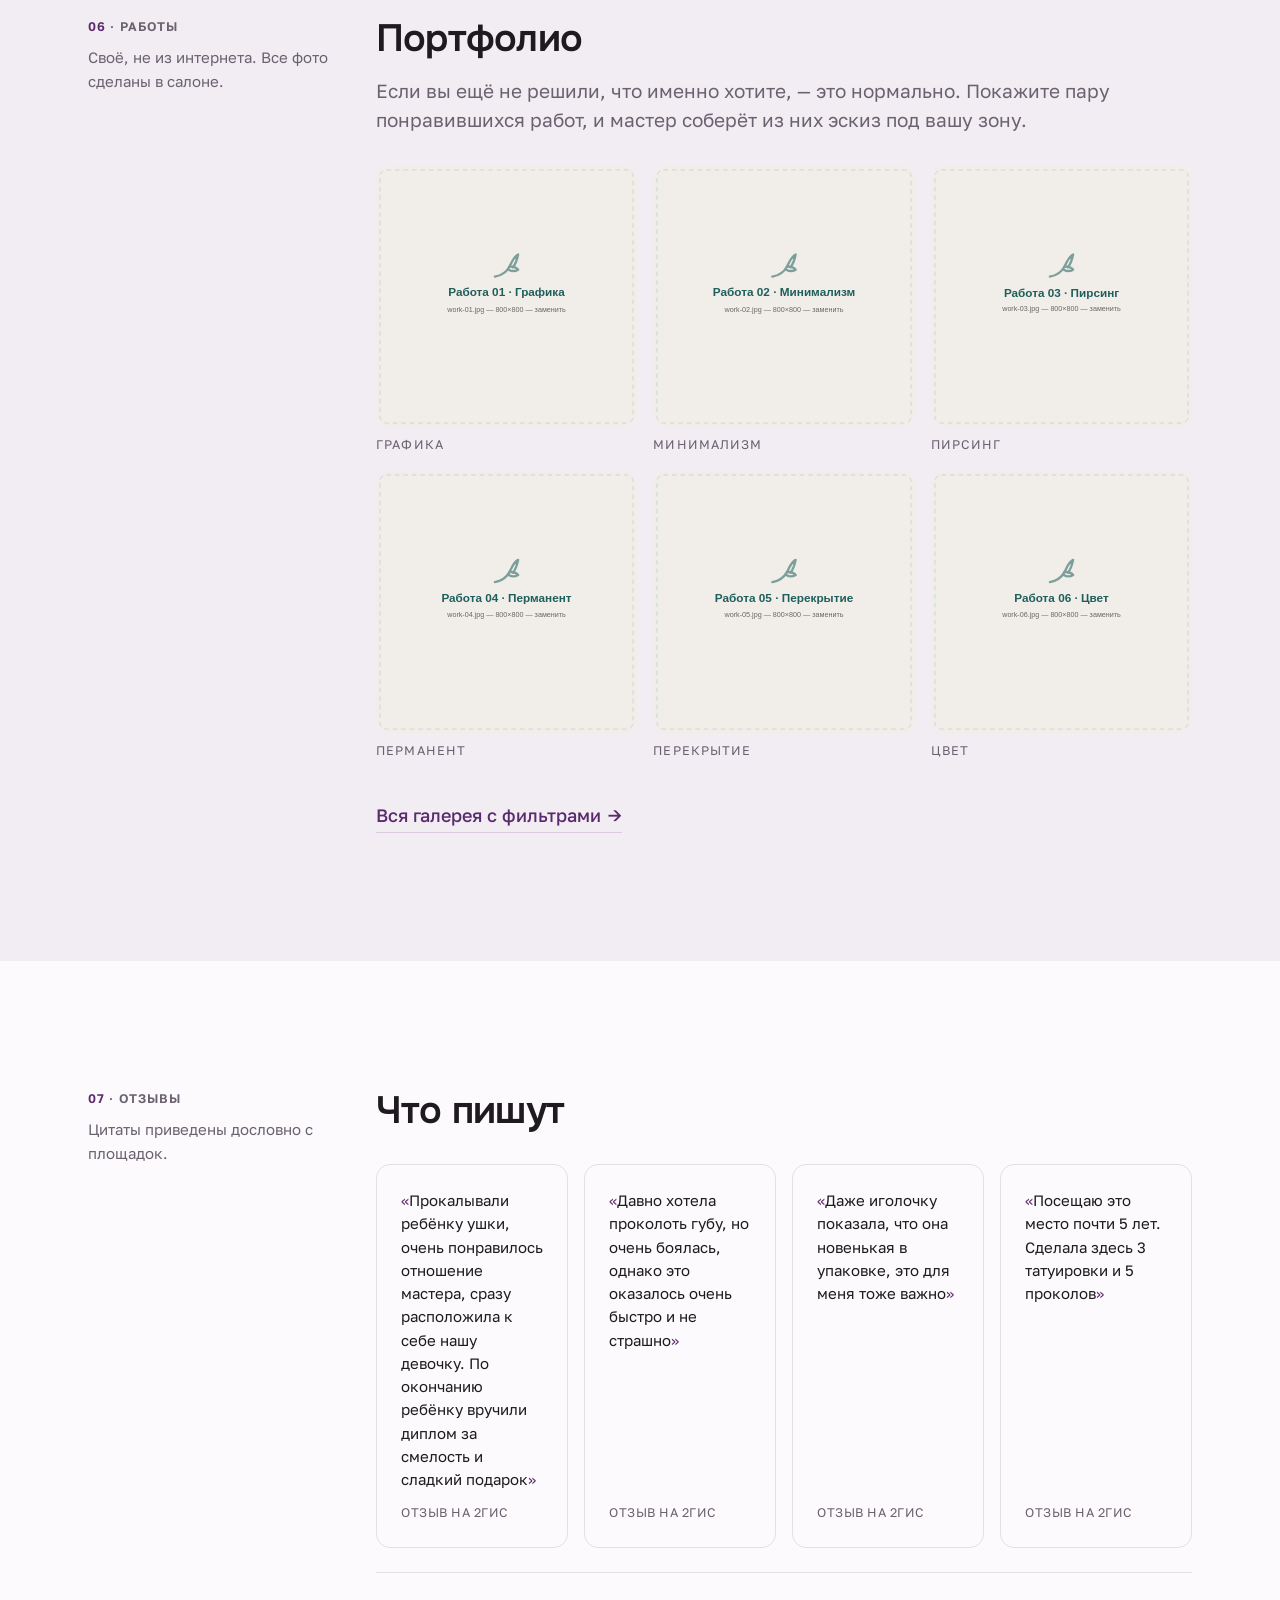
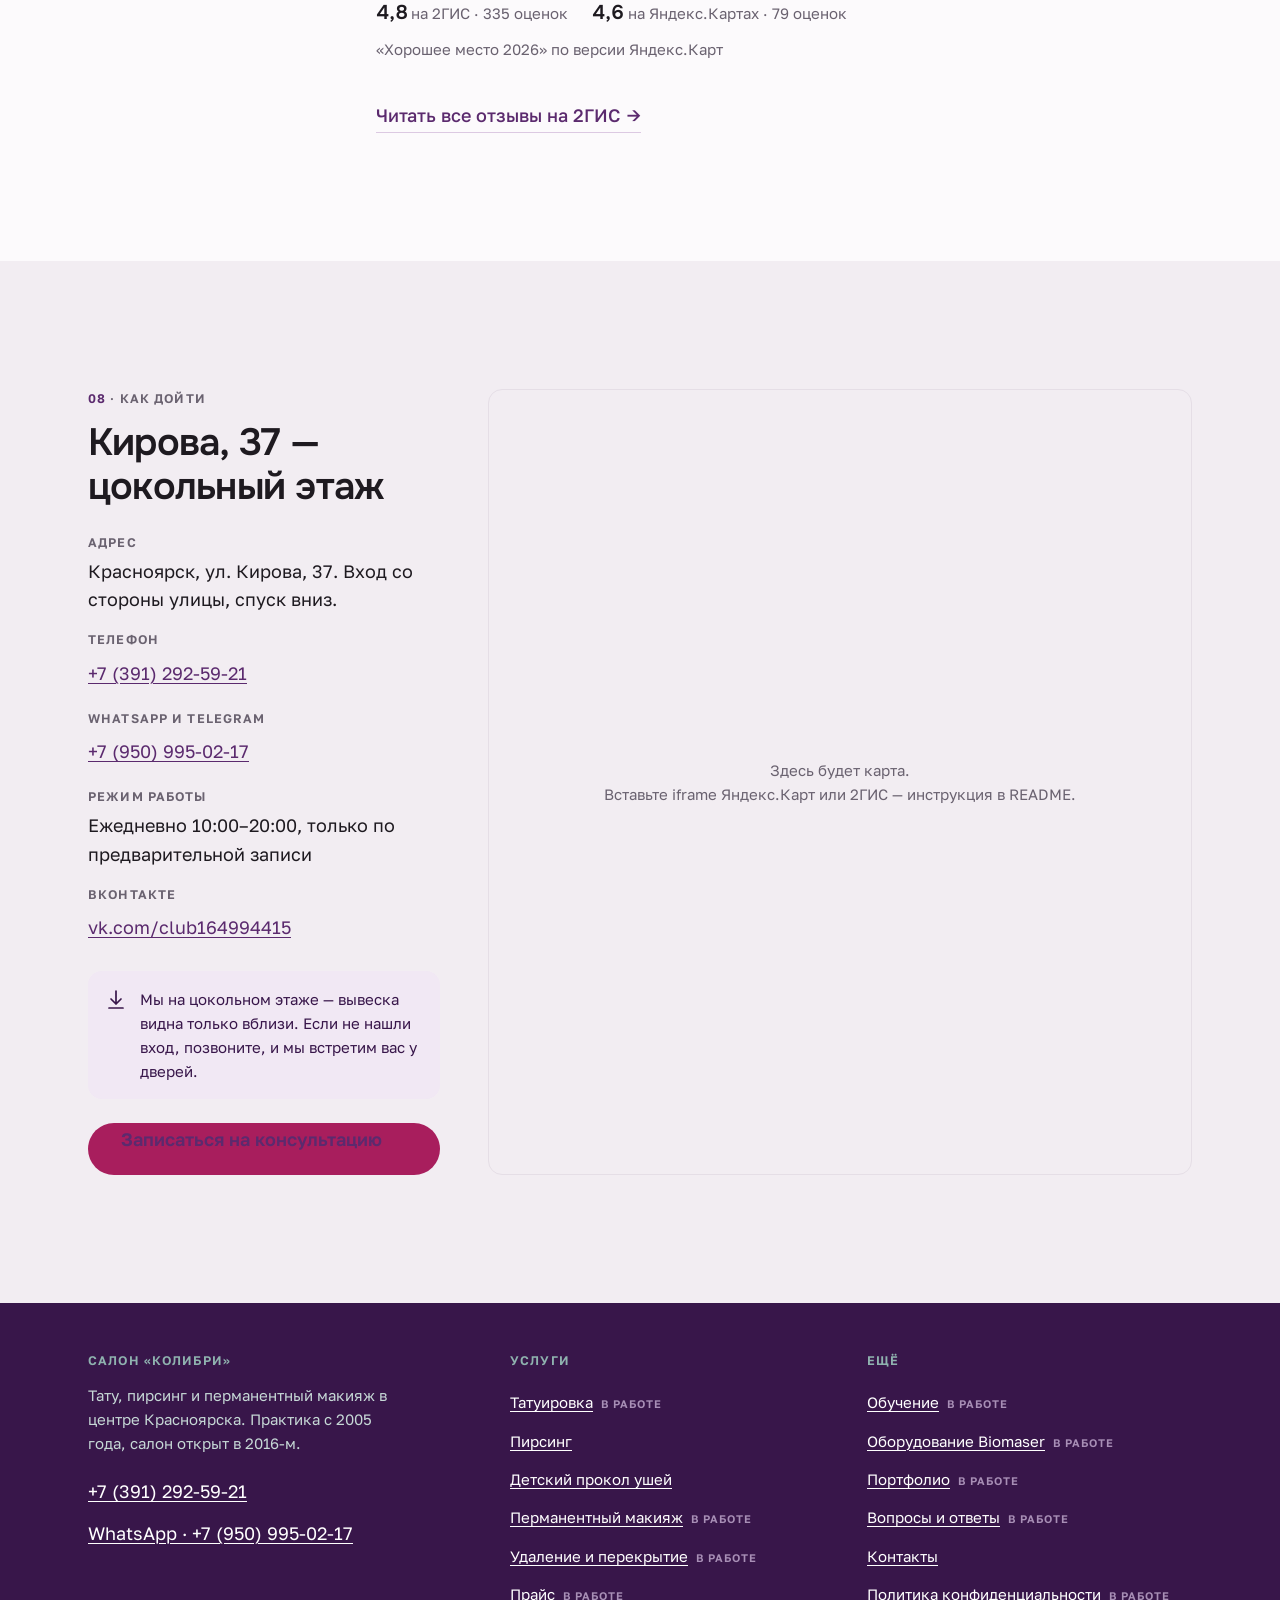
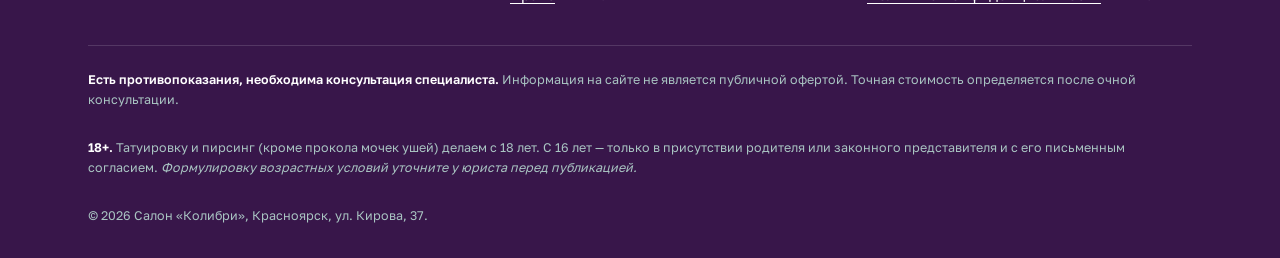
==== commit ddd07236: "Разделить роли меню и подвала на время показа прототипа В меню оставлены только собранные разделы: п" ====
--- a/index.html
+++ b/index.html
@@ -77,13 +77,23 @@
 
 <body>
 
+<!-- УДАЛИТЬ ПЕРЕД ЗАПУСКОМ: полоса нужна только на время показа заказчику. -->
+<div class="notice-proto">
+  <div class="container">
+    <b>Прототип сайта.</b>
+    <span>Готовы главная, пирсинг и детский прокол ушей. Остальные разделы в работе.</span>
+  </div>
+</div>
+
 <a class="skip-link" href="#main">Перейти к содержанию</a>
 
 <!-- ====================== ШАПКА ====================== -->
 <header class="site-header">
   <div class="container site-header__inner">
 
-    <a class="brand" href="/" aria-label="Салон Колибри, главная страница">
+    <!-- Только относительный путь: href="/" уводит на корень домена,
+         а сайт может лежать в подпапке (GitHub Pages, тестовый поддомен). -->
+    <a class="brand" href="./" aria-label="Салон Колибри, главная страница">
       <svg class="brand__mark" viewBox="0 0 32 32" fill="none" aria-hidden="true">
         <path d="M6 25c6-1 10-4 12.5-8.5S22 8 26 6c-1 5-2 8-4.5 11" stroke="currentColor" stroke-width="2" stroke-linecap="round" stroke-linejoin="round"/>
         <path d="M18.5 16.5c3.5-.5 6 .5 7.5 2.5-2.5 1.5-5.5 1.5-8 0" stroke="currentColor" stroke-width="2" stroke-linecap="round" stroke-linejoin="round"/>
@@ -101,13 +111,9 @@
 
     <nav class="nav" id="nav" aria-label="Основная навигация">
       <ul class="nav__list">
-        <li><a href="tattoo.html">Татуировка</a></li>
         <li><a href="piercing.html">Пирсинг</a></li>
         <li><a href="deti.html">Детям</a></li>
-        <li><a href="permanent.html">Перманент</a></li>
-        <li><a href="obuchenie.html">Обучение</a></li>
-        <li><a href="price.html">Прайс</a></li>
-        <li><a href="contacts.html">Контакты</a></li>
+        <li><a href="./#contacts">Контакты</a></li>
       </ul>
       <div class="nav__extra">
         <a class="btn btn--primary btn--block" href="https://wa.me/79509950217">Записаться на консультацию</a>
@@ -715,24 +721,24 @@
       <div>
         <p class="footer__title">Услуги</p>
         <ul class="footer__list">
-          <li><a href="tattoo.html">Татуировка</a></li>
+          <li><a href="tattoo.html">Татуировка</a> <span class="soon">в работе</span></li>
           <li><a href="piercing.html">Пирсинг</a></li>
           <li><a href="deti.html">Детский прокол ушей</a></li>
-          <li><a href="permanent.html">Перманентный макияж</a></li>
-          <li><a href="udalenie.html">Удаление и перекрытие</a></li>
-          <li><a href="price.html">Прайс</a></li>
+          <li><a href="permanent.html">Перманентный макияж</a> <span class="soon">в работе</span></li>
+          <li><a href="udalenie.html">Удаление и перекрытие</a> <span class="soon">в работе</span></li>
+          <li><a href="price.html">Прайс</a> <span class="soon">в работе</span></li>
         </ul>
       </div>
 
       <div>
         <p class="footer__title">Ещё</p>
         <ul class="footer__list">
-          <li><a href="obuchenie.html">Обучение</a></li>
-          <li><a href="biomaser.html">Оборудование Biomaser</a></li>
-          <li><a href="portfolio.html">Портфолио</a></li>
-          <li><a href="faq.html">Вопросы и ответы</a></li>
-          <li><a href="contacts.html">Контакты</a></li>
-          <li><a href="privacy.html">Политика конфиденциальности</a></li>
+          <li><a href="obuchenie.html">Обучение</a> <span class="soon">в работе</span></li>
+          <li><a href="biomaser.html">Оборудование Biomaser</a> <span class="soon">в работе</span></li>
+          <li><a href="portfolio.html">Портфолио</a> <span class="soon">в работе</span></li>
+          <li><a href="faq.html">Вопросы и ответы</a> <span class="soon">в работе</span></li>
+          <li><a href="./#contacts">Контакты</a></li>
+          <li><a href="privacy.html">Политика конфиденциальности</a> <span class="soon">в работе</span></li>
         </ul>
       </div>
     </div>
--- a/assets/css/site.css
+++ b/assets/css/site.css
@@ -7,6 +7,10 @@
 /* ============ 1. СБРОС И БАЗА ============================================ */
 
 *, *::before, *::after { box-sizing: border-box; }
+
+/* Обязательно: любой класс с display: grid/flex перебивает [hidden]
+   из стилей браузера, и «скрытая» вкладка остаётся видимой. */
+[hidden] { display: none !important; }
 
 html { -webkit-text-size-adjust: 100%; scroll-behavior: smooth; }
 
@@ -286,6 +290,33 @@
   .header__cta { display: inline-flex; }
 }
 
+/* ============ 5a. ПОЛОСА «ЭТО ПРОТОТИП» ================================= */
+/* УДАЛИТЬ ПЕРЕД ЗАПУСКОМ: и этот блок стилей, и разметку .notice-proto
+   в каждом html-файле. Пока сайт показывается заказчику, честнее
+   один раз сказать, что готово, чем пять раз объясняться значками. */
+
+.notice-proto {
+  background: var(--petrol-deep);
+  color: #E6DCEC;
+  font-size: var(--fs-util);
+  line-height: 1.5;
+  letter-spacing: .02em;
+}
+.notice-proto div {
+  display: flex; flex-wrap: wrap; gap: var(--s-1) var(--s-3);
+  align-items: baseline;
+  padding-block: var(--s-3);
+}
+.notice-proto b { color: var(--white); font-weight: 600; }
+.notice-proto span { color: #B9A6C4; }
+
+/* Метка «в работе» у пунктов карты сайта в подвале */
+.soon {
+  font-size: 0.6875rem; font-weight: 600;
+  letter-spacing: var(--ls-util); text-transform: uppercase;
+  color: #A88FB6; margin-left: .4em; white-space: nowrap;
+}
+
 /* ============ 6. ПЕРВЫЙ ЭКРАН =========================================== */
 
 .hero { padding-block: var(--s-6) var(--s-7); }
@@ -400,6 +431,9 @@
   padding: var(--s-5);
   box-shadow: var(--shadow);
 }
+/* Без JS панель не заполняется — пустую рамку не показываем,
+   весь тот же состав есть в списке ниже. */
+.zone-panel:empty { display: none; }
 .zone-panel h3 { margin-bottom: var(--s-1); }
 .zone-panel__price { font-family: var(--font-display); font-size: 1.75rem; font-weight: 600;
   color: var(--petrol); font-variant-numeric: tabular-nums; margin-bottom: var(--s-4); display: block; }
@@ -428,6 +462,91 @@
   .painmap { grid-template-columns: 21.25rem minmax(0, 1fr); gap: var(--s-8); align-items: start; }
   .painmap__side { display: grid; gap: var(--s-5); }
 }
+
+/* ============ 9a. КОМПОНЕНТЫ ПОДСТРАНИЦ ================================= */
+
+/* Шапка подстраницы */
+.page-head { padding-block: var(--s-6) var(--s-5); }
+.page-head h1 { margin-bottom: var(--s-4); }
+.breadcrumbs { font-size: var(--fs-small); color: var(--ink-soft); margin-bottom: var(--s-4); }
+.breadcrumbs a { color: var(--ink-soft); display: inline-block; padding-block: .5rem; }
+.breadcrumbs a:hover { color: var(--petrol); }
+
+/* Переключатель групп зон. Горизонтальная прокрутка на телефоне —
+   осознанно: три ярлыка не влезают в 320px без сжатия текста. */
+.tabs {
+  display: flex; gap: var(--s-2);
+  overflow-x: auto; scrollbar-width: none;
+  padding-bottom: var(--s-2); margin-bottom: var(--s-5);
+}
+.tabs::-webkit-scrollbar { display: none; }
+.tabs button {
+  flex: 0 0 auto;
+  min-height: 2.75rem; padding: var(--s-2) var(--s-5);
+  background: transparent; border: 1px solid var(--line);
+  border-radius: var(--r-pill); cursor: pointer;
+  font-weight: 500; font-size: var(--fs-small); white-space: nowrap;
+  transition: background-color .2s var(--ease), border-color .2s var(--ease), color .2s var(--ease);
+}
+.tabs button:hover { border-color: var(--petrol); color: var(--petrol); }
+.tabs button[aria-selected="true"] {
+  background: var(--petrol); border-color: var(--petrol); color: var(--bg);
+}
+
+/* Пронумерованные шаги. Номера здесь не украшение: процедура —
+   реальная последовательность, и порядок несёт смысл для читателя. */
+.steps { list-style: none; margin: 0; padding: 0; display: grid; gap: var(--s-5); counter-reset: step; }
+.steps li {
+  display: grid; grid-template-columns: 2.25rem 1fr; gap: var(--s-4);
+  counter-increment: step;
+}
+.steps li::before {
+  content: counter(step);
+  font-family: var(--font-display); font-weight: 600; font-size: 1rem;
+  width: 2.25rem; height: 2.25rem; border-radius: 50%;
+  display: grid; place-items: center;
+  background: var(--petrol-wash); color: var(--petrol);
+}
+.steps b { display: block; margin-bottom: var(--s-1); }
+.steps p { margin: 0; font-size: var(--fs-small); color: var(--ink-soft); }
+.steps time { display: block; margin-top: var(--s-1); font-size: var(--fs-util);
+  font-weight: 600; letter-spacing: var(--ls-util); text-transform: uppercase; color: var(--petrol); }
+
+/* Вопрос-ответ */
+.faq { display: grid; }
+.faq details { border-bottom: 1px solid var(--line); }
+.faq summary {
+  cursor: pointer; list-style: none;
+  padding: var(--s-4) 2.5rem var(--s-4) 0; position: relative;
+  font-weight: 500; min-height: 3.25rem;
+}
+.faq summary::-webkit-details-marker { display: none; }
+.faq summary::after {
+  content: ''; position: absolute; right: var(--s-2); top: 1.6rem;
+  width: 10px; height: 10px; border-right: 2px solid var(--petrol); border-bottom: 2px solid var(--petrol);
+  transform: rotate(45deg); transition: transform .2s var(--ease);
+}
+.faq details[open] summary::after { transform: rotate(-135deg); }
+.faq details > div { padding-bottom: var(--s-5); max-width: var(--measure); color: var(--ink-soft); }
+.faq summary:hover { color: var(--petrol); }
+
+/* Врезка с важным уточнением */
+.callout {
+  display: grid; grid-template-columns: 1.5rem 1fr; gap: var(--s-3);
+  background: var(--petrol-wash); border-radius: var(--r-md);
+  padding: var(--s-4) var(--s-5); color: var(--petrol-deep);
+  font-size: var(--fs-small);
+}
+.callout svg { width: 1.5rem; height: 1.5rem; }
+.callout b { display: block; margin-bottom: var(--s-1); }
+.callout p { margin: 0; }
+
+/* Простая таблица-список «параметр — значение» */
+.spec { margin: 0; display: grid; gap: var(--s-3); }
+.spec > div { display: grid; grid-template-columns: 1fr auto; gap: var(--s-4);
+  align-items: baseline; padding-bottom: var(--s-3); border-bottom: 1px solid var(--line); }
+.spec dt { color: var(--ink-soft); font-size: var(--fs-small); }
+.spec dd { margin: 0; font-weight: 500; font-variant-numeric: tabular-nums; }
 
 /* ============ 10. МАСТЕР ================================================ */
 
